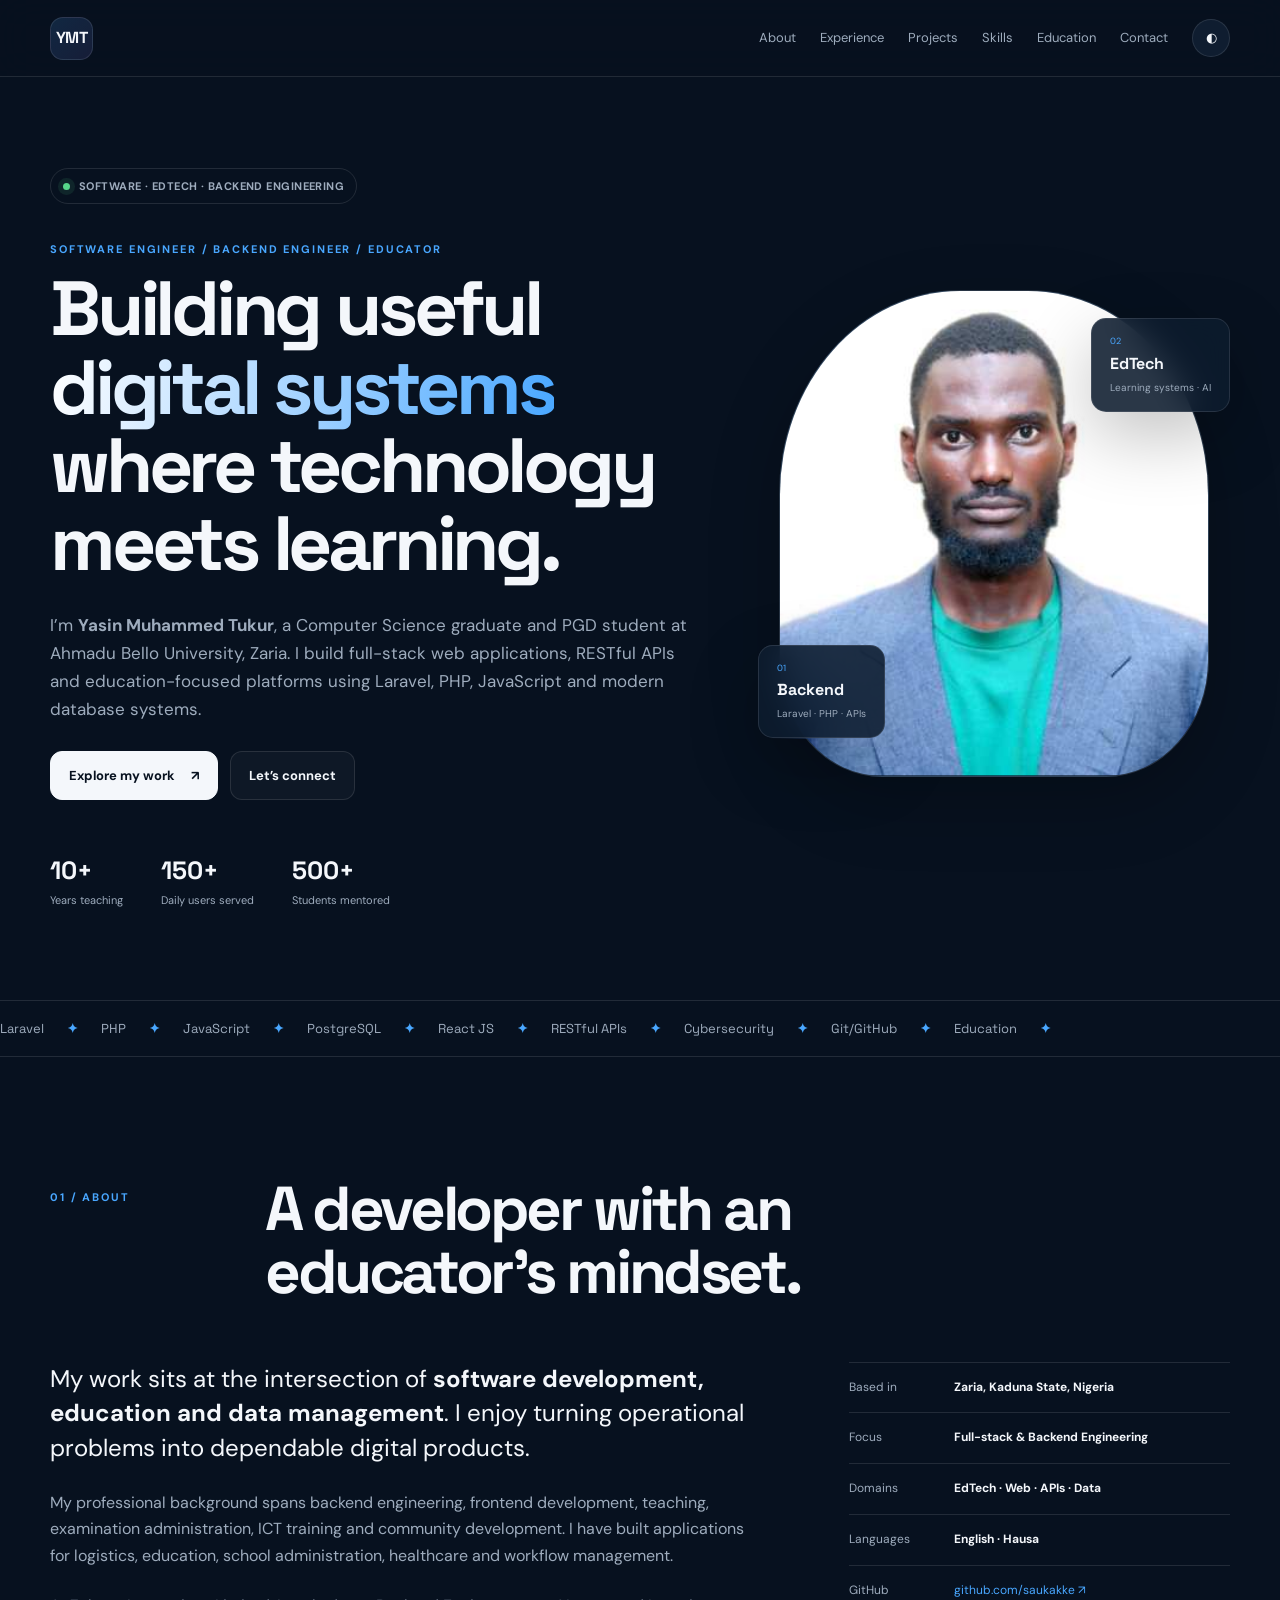
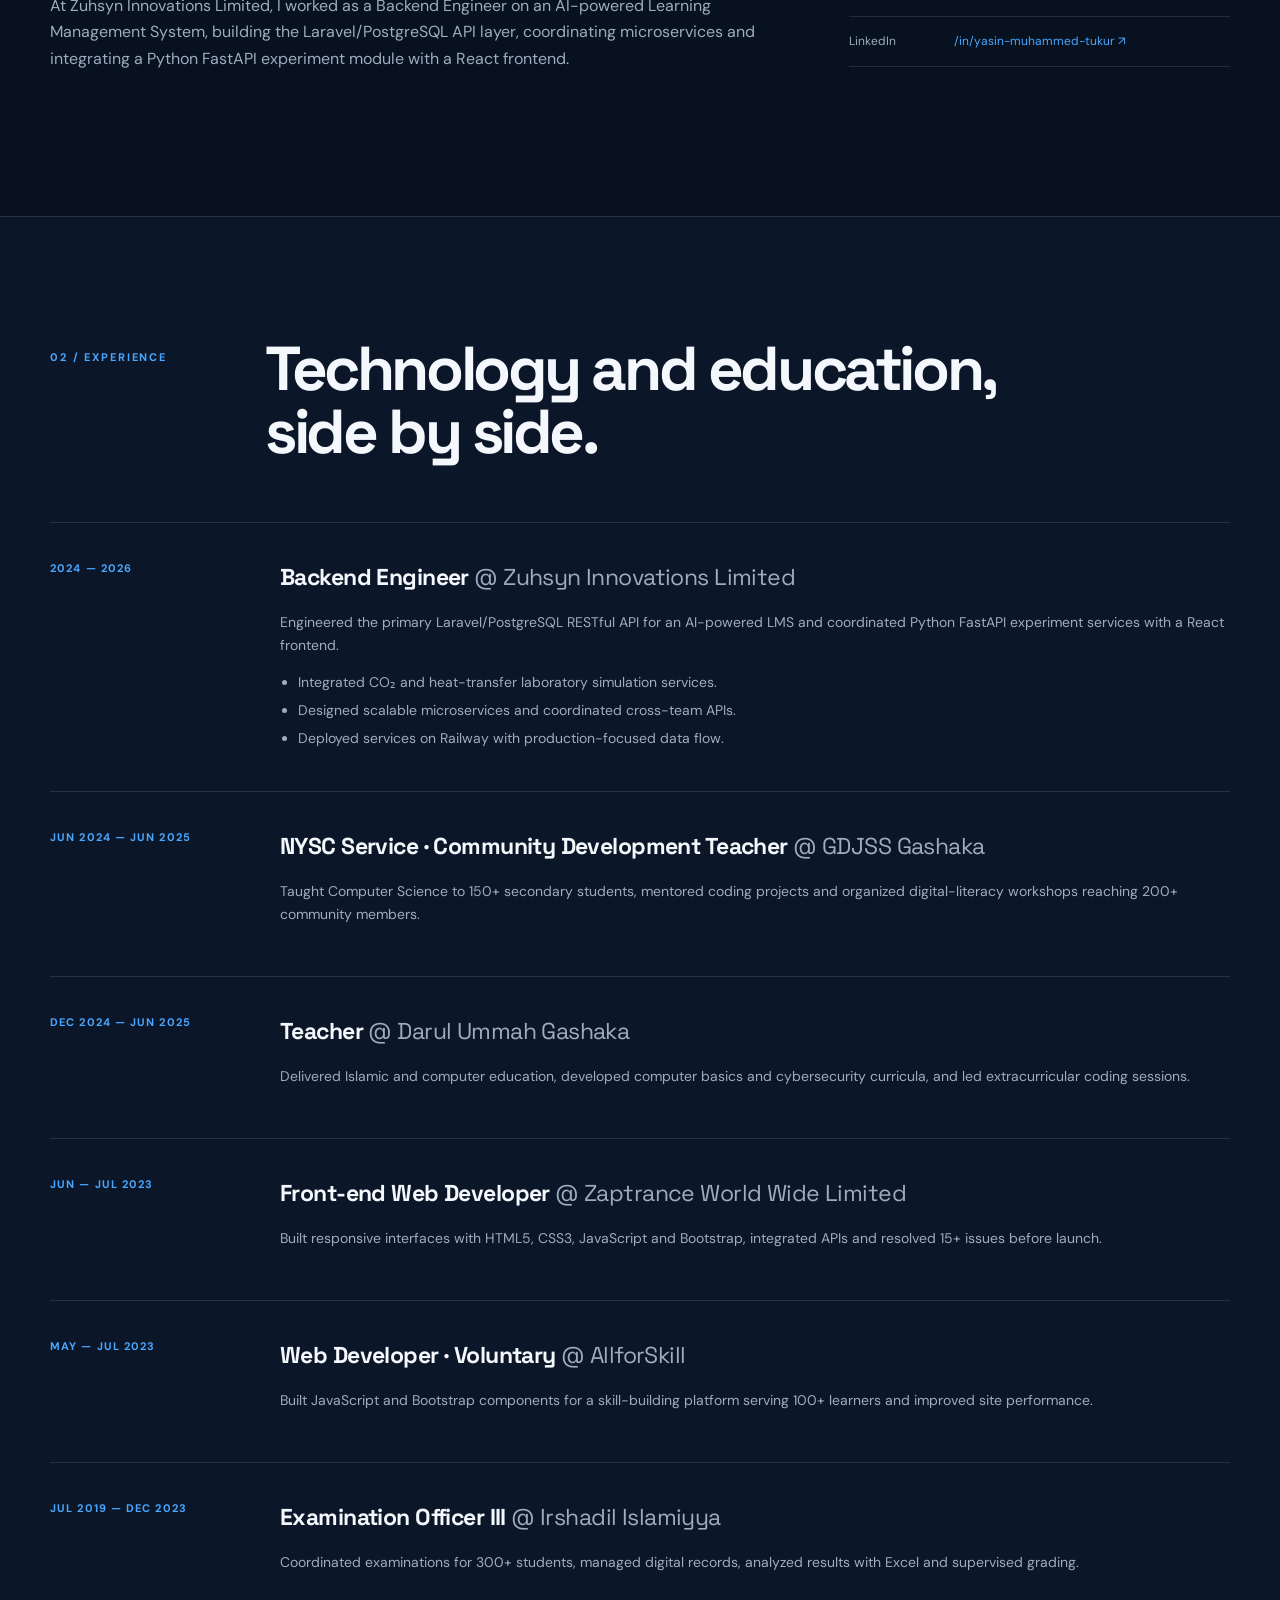
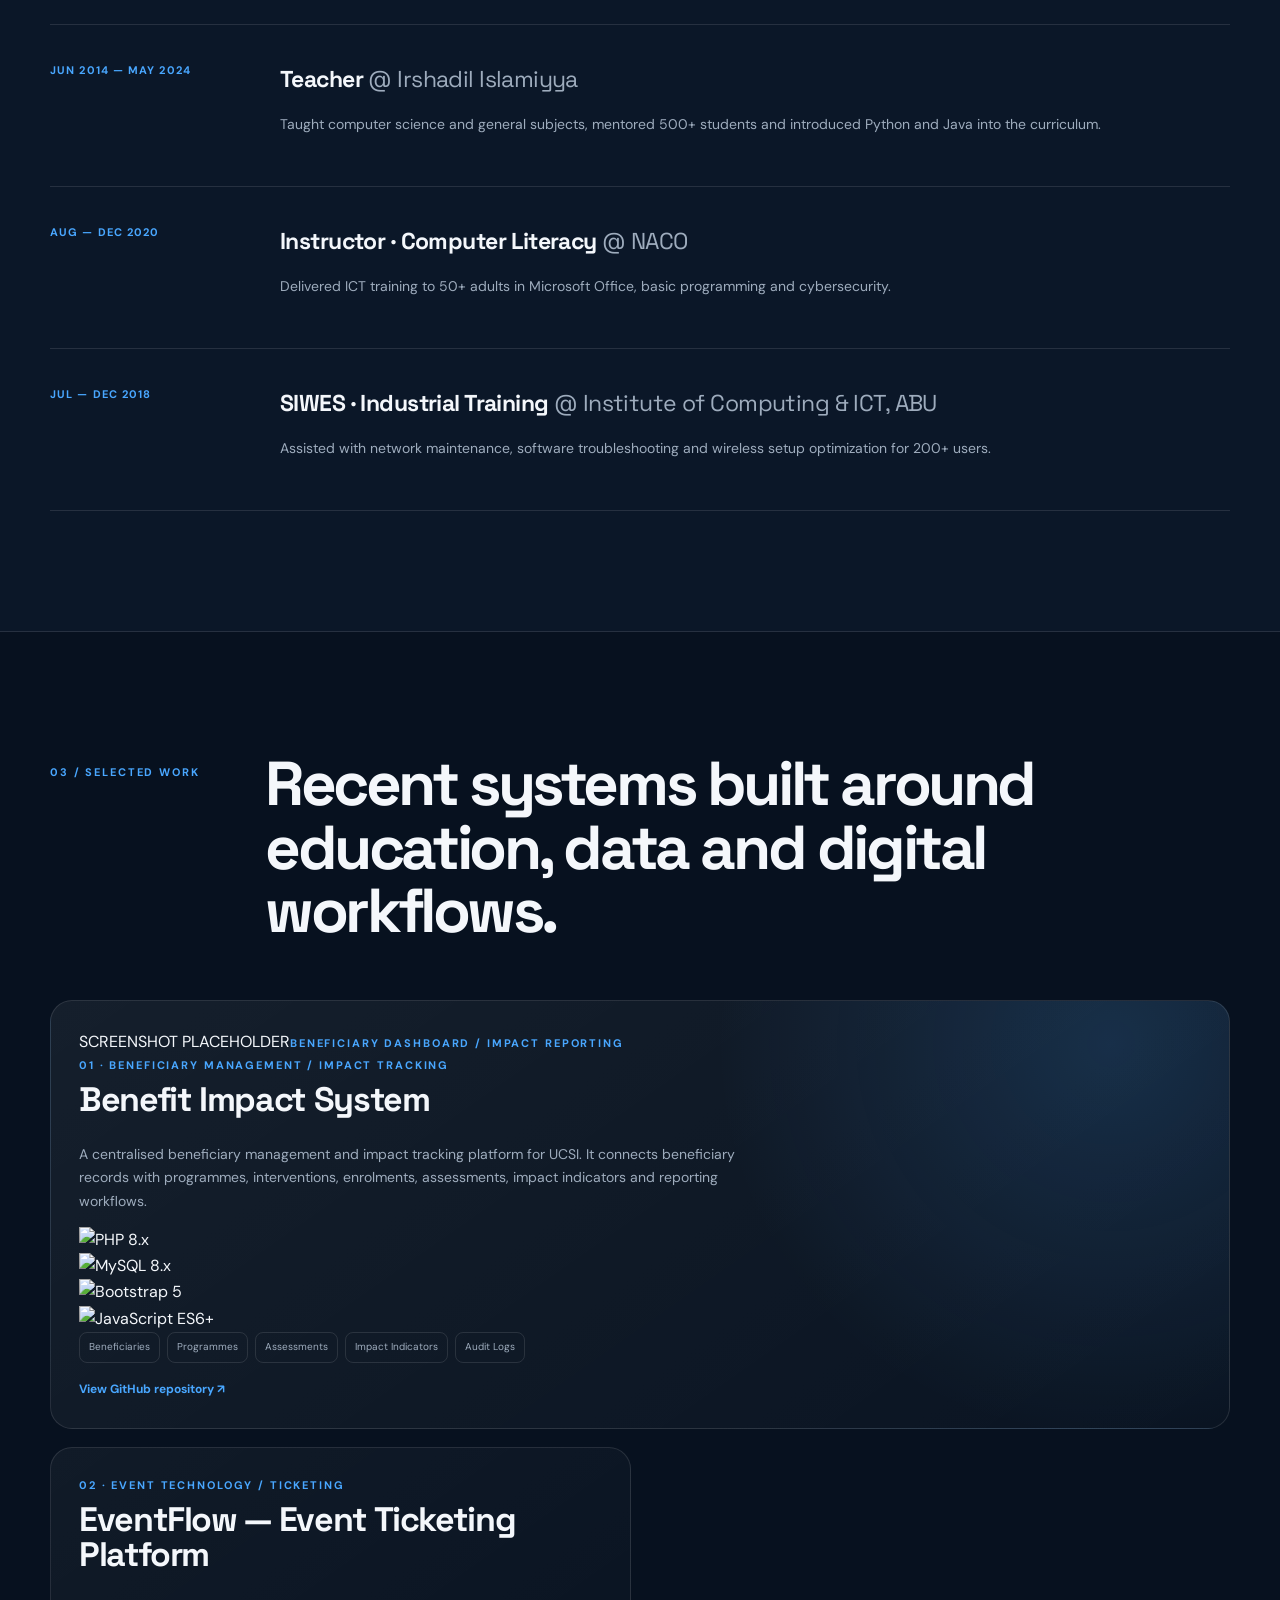
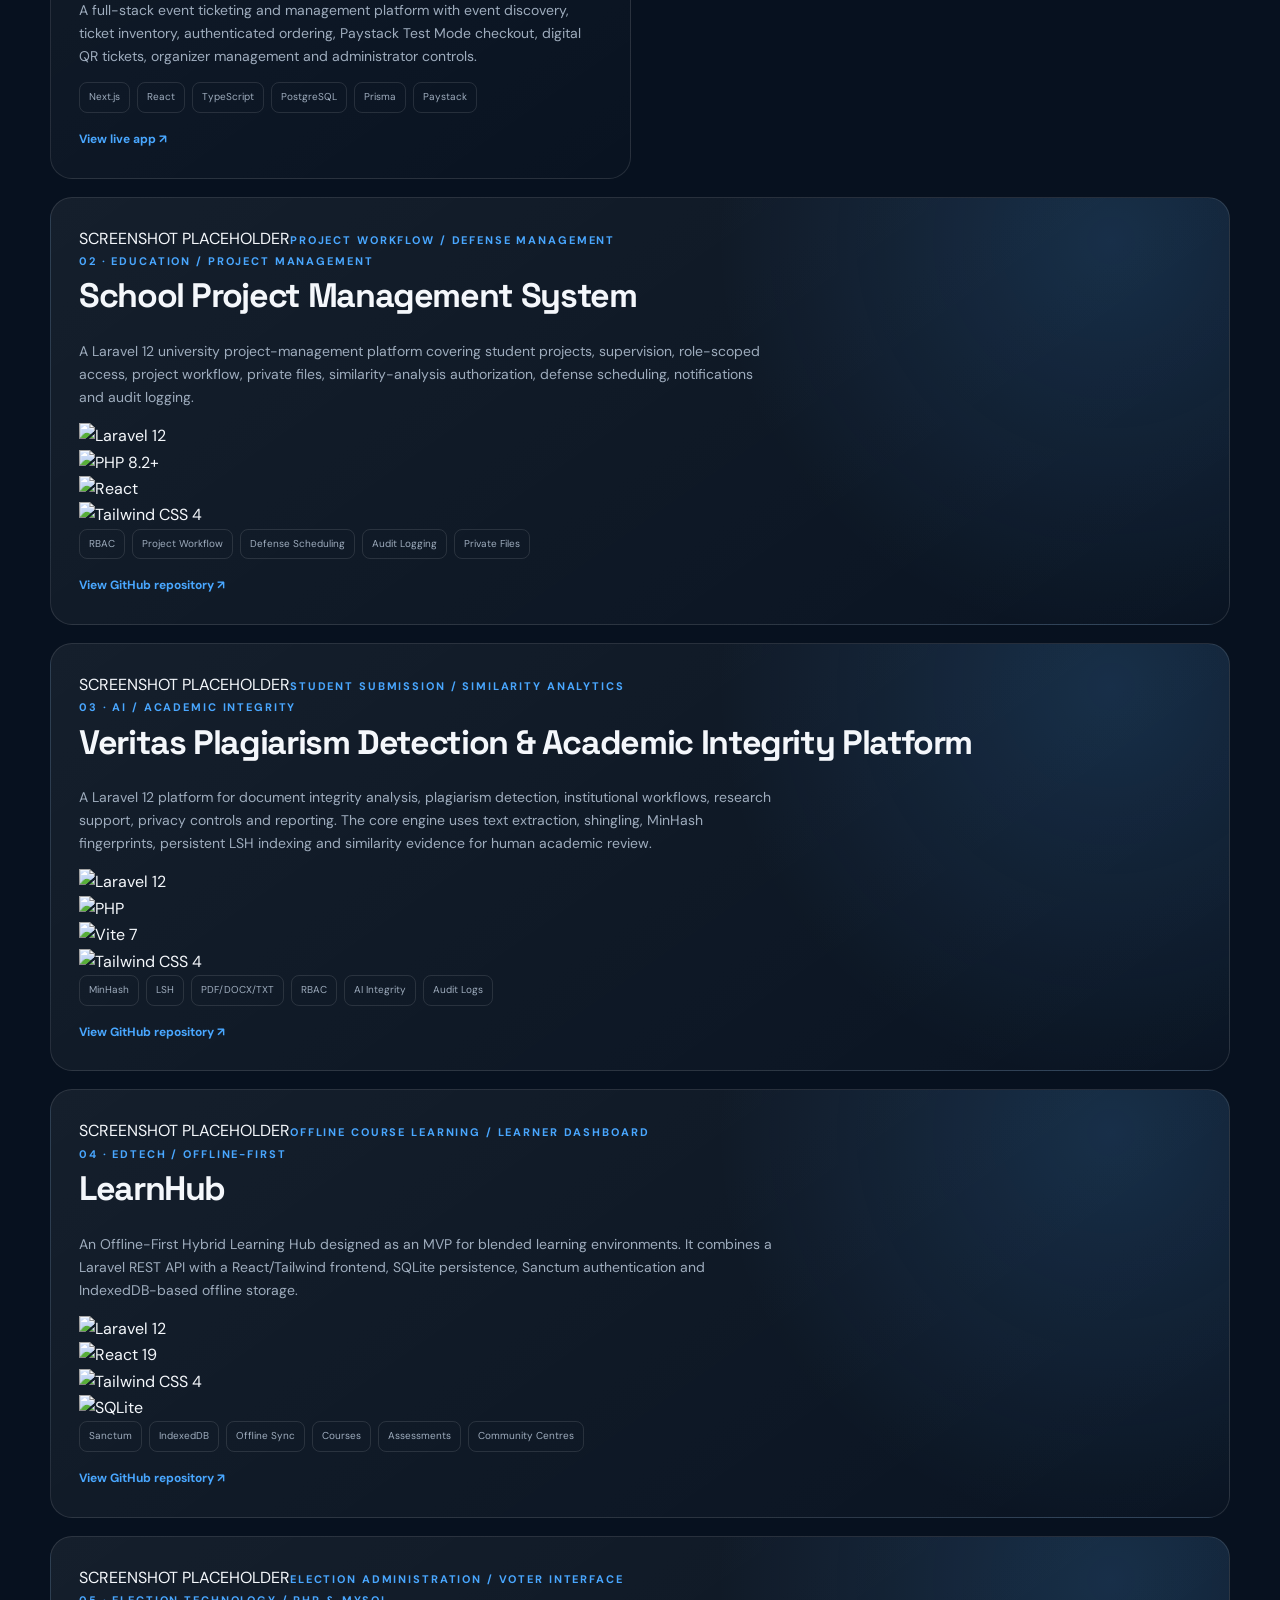
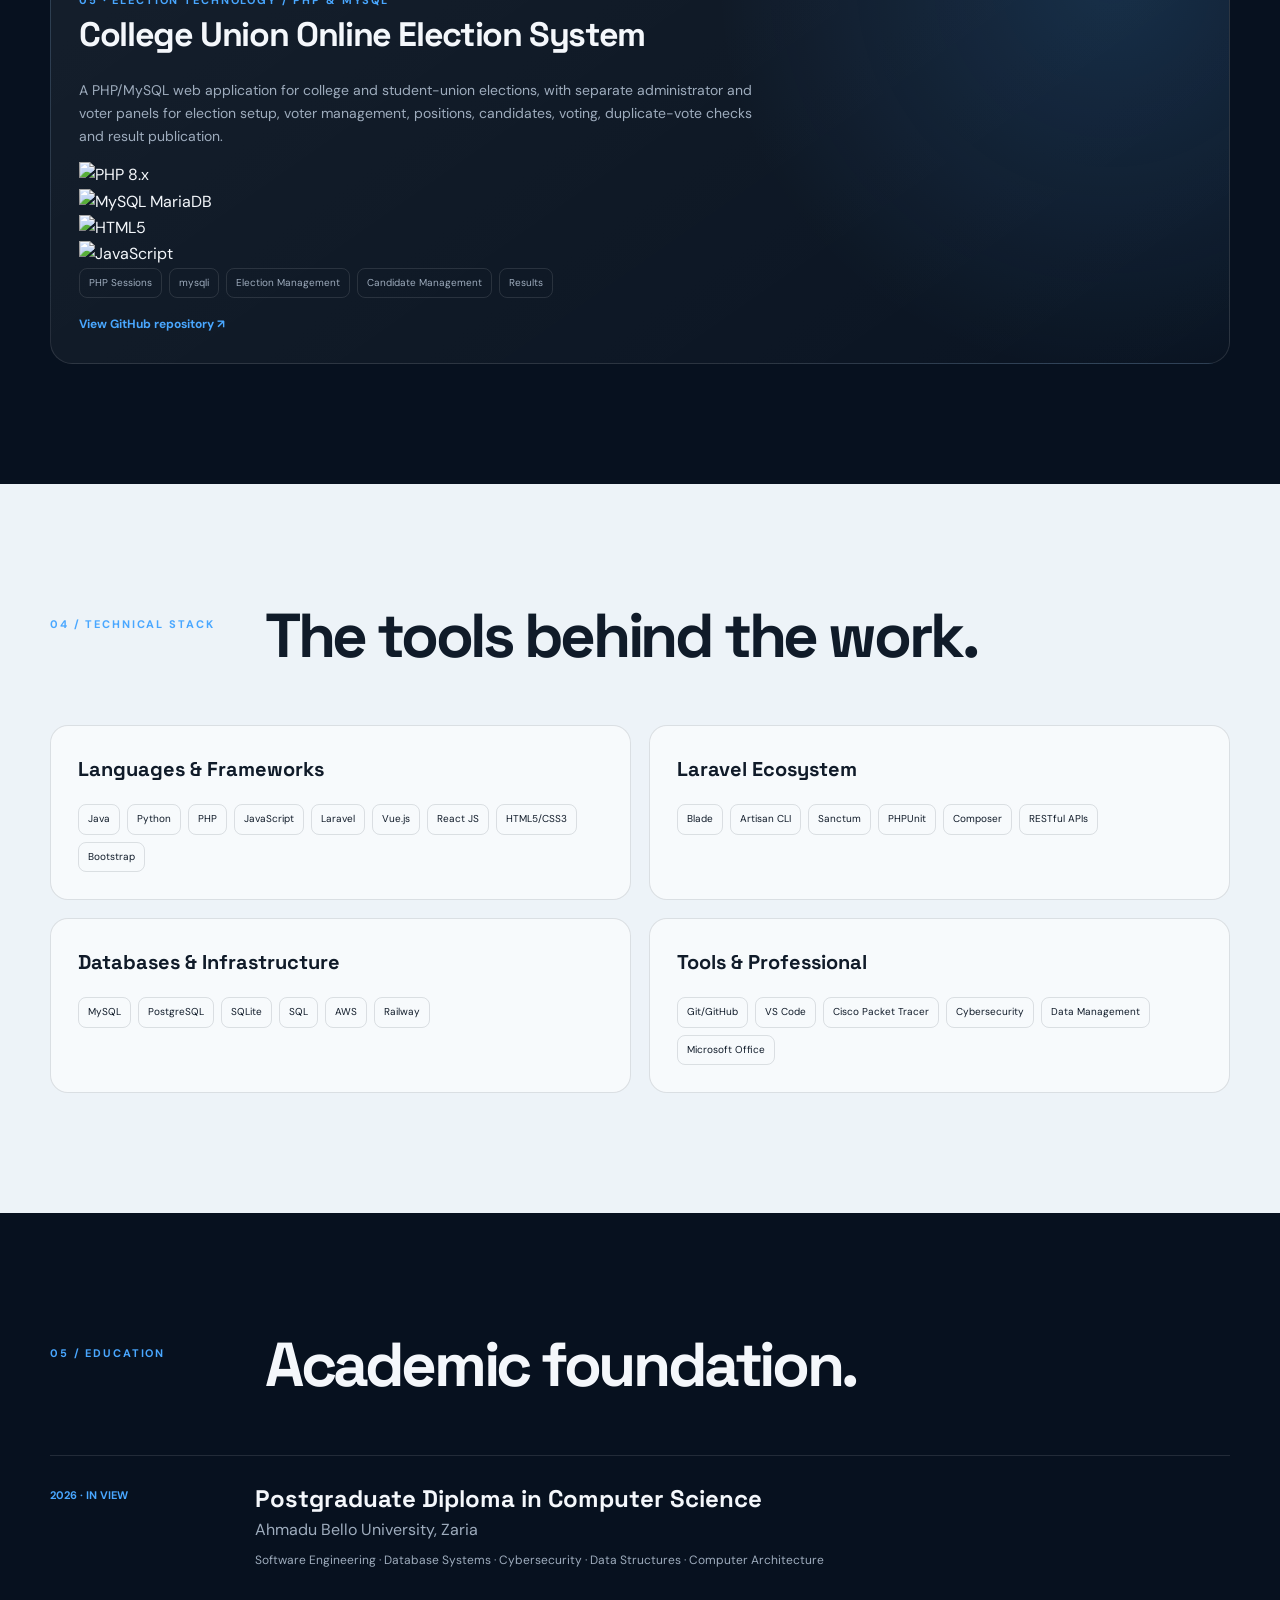
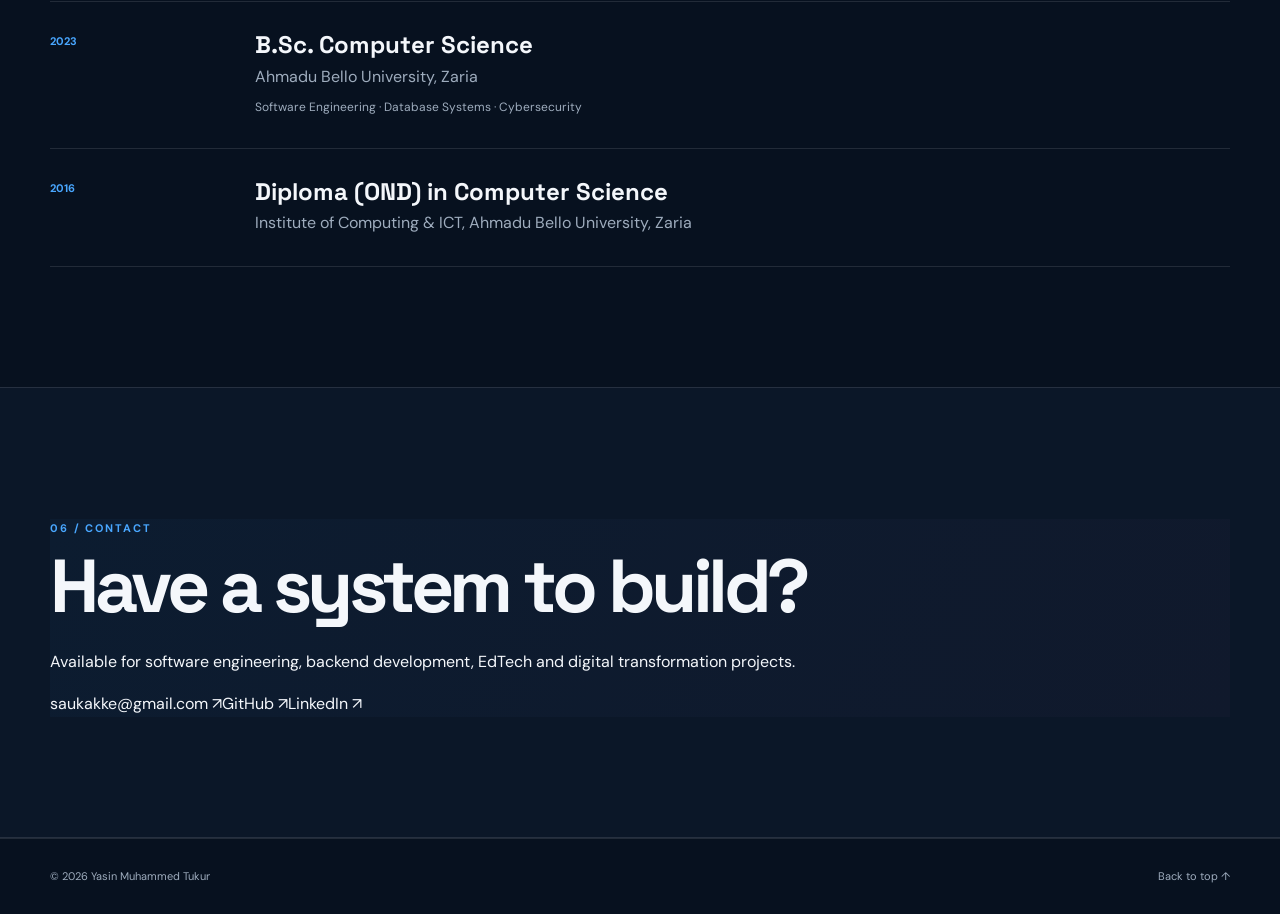
==== index.html @ 13cf65a9 "feat: refresh portfolio with five recent projects" ====
<!doctype html><html lang="en"><head><meta charset="utf-8"><meta name="viewport" content="width=device-width,initial-scale=1"><meta name="description" content="Yasin Muhammed Tukur — Software Engineer, Backend Engineer, Educator and EdTech builder based in Zaria, Nigeria."><meta name="author" content="Yasin Muhammed Tukur"><meta name="theme-color" content="#07111f"><meta property="og:title" content="Yasin Muhammed Tukur | Software Engineer & EdTech Builder"><meta property="og:description" content="Portfolio of Yasin Muhammed Tukur — Laravel, PHP, JavaScript, APIs, databases, EdTech and software engineering."><meta property="og:type" content="website"><meta property="og:url" content="https://saukakke.github.io/portfolio/"><title>Yasin Muhammed Tukur | Software Engineer & EdTech Builder</title><link rel="preconnect" href="https://fonts.googleapis.com"><link rel="preconnect" href="https://fonts.gstatic.com" crossorigin><link href="https://fonts.googleapis.com/css2?family=DM+Sans:wght@400;500;600;700&family=Space+Grotesk:wght@500;600;700&display=swap" rel="stylesheet"><link rel="stylesheet" href="styles.css"></head><body><header class="site-header" id="top"><nav class="nav container" aria-label="Primary navigation"><a class="brand" href="#top" aria-label="Yasin Muhammed Tukur home">YMT</a><button class="menu-toggle" id="menuToggle" type="button" aria-controls="navLinks" aria-expanded="false" aria-label="Open navigation"><span></span><span></span></button><div class="nav-links" id="navLinks"><a href="#about">About</a><a href="#experience">Experience</a><a href="#projects">Projects</a><a href="#skills">Skills</a><a href="#education">Education</a><a href="#contact">Contact</a><button class="theme-toggle" id="themeToggle" type="button" aria-label="Switch colour theme">◐</button></div></nav></header><main><section class="hero container"><div class="hero-copy reveal"><p class="eyebrow"><span></span> Software · EdTech · Backend Engineering</p><p class="kicker">SOFTWARE ENGINEER / BACKEND ENGINEER / EDUCATOR</p><h1>Building useful <em>digital systems</em> where technology meets learning.</h1><p class="hero-text">I’m <strong>Yasin Muhammed Tukur</strong>, a Computer Science graduate and PGD student at Ahmadu Bello University, Zaria. I build full-stack web applications, RESTful APIs and education-focused platforms using Laravel, PHP, JavaScript and modern database systems.</p><div class="actions"><a class="btn primary" href="#projects">Explore my work <span>↗</span></a><a class="btn secondary" href="#contact">Let’s connect</a></div><div class="stats"><div><strong>10+</strong><span>Years teaching</span></div><div><strong>150+</strong><span>Daily users served</span></div><div><strong>500+</strong><span>Students mentored</span></div></div></div><div class="hero-visual reveal"><div class="portrait-frame"><div class="glow"></div><img src="assets/profile.svg" alt="Portrait of Yasin Muhammed Tukur" fetchpriority="high"></div><div class="floating-card one"><small>01</small><strong>Backend</strong><span>Laravel · PHP · APIs</span></div><div class="floating-card two"><small>02</small><strong>EdTech</strong><span>Learning systems · AI</span></div></div></section><div class="marquee" aria-hidden="true"><div>Laravel <b>✦</b> PHP <b>✦</b> JavaScript <b>✦</b> PostgreSQL <b>✦</b> React JS <b>✦</b> RESTful APIs <b>✦</b> Cybersecurity <b>✦</b> Git/GitHub <b>✦</b> Education <b>✦</b></div></div><section class="section container" id="about"><div class="section-head reveal"><p class="label">01 / About</p><h2>A developer with an educator’s mindset.</h2></div><div class="about-grid"><div class="prose reveal"><p class="lead">My work sits at the intersection of <strong>software development, education and data management</strong>. I enjoy turning operational problems into dependable digital products.</p><p>My professional background spans backend engineering, frontend development, teaching, examination administration, ICT training and community development. I have built applications for logistics, education, school administration, healthcare and workflow management.</p><p>At Zuhsyn Innovations Limited, I worked as a Backend Engineer on an AI-powered Learning Management System, building the Laravel/PostgreSQL API layer, coordinating microservices and integrating a Python FastAPI experiment module with a React frontend.</p></div><div class="facts reveal"><div><span>Based in</span><strong>Zaria, Kaduna State, Nigeria</strong></div><div><span>Focus</span><strong>Full-stack & Backend Engineering</strong></div><div><span>Domains</span><strong>EdTech · Web · APIs · Data</strong></div><div><span>Languages</span><strong>English · Hausa</strong></div><div><span>GitHub</span><a href="https://github.com/saukakke" target="_blank" rel="noopener noreferrer">github.com/saukakke ↗</a></div><div><span>LinkedIn</span><a href="https://www.linkedin.com/in/yasin-muhammed-tukur" target="_blank" rel="noopener noreferrer">/in/yasin-muhammed-tukur ↗</a></div></div></div></section><section class="section dark" id="experience"><div class="container"><div class="section-head reveal"><p class="label">02 / Experience</p><h2>Technology and education, side by side.</h2></div><div class="timeline"><article class="timeline-item reveal"><time>2024 — 2026</time><div><h3>Backend Engineer <span>@ Zuhsyn Innovations Limited</span></h3><p>Engineered the primary Laravel/PostgreSQL RESTful API for an AI-powered LMS and coordinated Python FastAPI experiment services with a React frontend.</p><ul><li>Integrated CO₂ and heat-transfer laboratory simulation services.</li><li>Designed scalable microservices and coordinated cross-team APIs.</li><li>Deployed services on Railway with production-focused data flow.</li></ul></div></article><article class="timeline-item reveal"><time>Jun 2024 — Jun 2025</time><div><h3>NYSC Service · Community Development Teacher <span>@ GDJSS Gashaka</span></h3><p>Taught Computer Science to 150+ secondary students, mentored coding projects and organized digital-literacy workshops reaching 200+ community members.</p></div></article><article class="timeline-item reveal"><time>Dec 2024 — Jun 2025</time><div><h3>Teacher <span>@ Darul Ummah Gashaka</span></h3><p>Delivered Islamic and computer education, developed computer basics and cybersecurity curricula, and led extracurricular coding sessions.</p></div></article><article class="timeline-item reveal"><time>Jun — Jul 2023</time><div><h3>Front-end Web Developer <span>@ Zaptrance World Wide Limited</span></h3><p>Built responsive interfaces with HTML5, CSS3, JavaScript and Bootstrap, integrated APIs and resolved 15+ issues before launch.</p></div></article><article class="timeline-item reveal"><time>May — Jul 2023</time><div><h3>Web Developer · Voluntary <span>@ AllforSkill</span></h3><p>Built JavaScript and Bootstrap components for a skill-building platform serving 100+ learners and improved site performance.</p></div></article><article class="timeline-item reveal"><time>Jul 2019 — Dec 2023</time><div><h3>Examination Officer III <span>@ Irshadil Islamiyya</span></h3><p>Coordinated examinations for 300+ students, managed digital records, analyzed results with Excel and supervised grading.</p></div></article><article class="timeline-item reveal"><time>Jun 2014 — May 2024</time><div><h3>Teacher <span>@ Irshadil Islamiyya</span></h3><p>Taught computer science and general subjects, mentored 500+ students and introduced Python and Java into the curriculum.</p></div></article><article class="timeline-item reveal"><time>Aug — Dec 2020</time><div><h3>Instructor · Computer Literacy <span>@ NACO</span></h3><p>Delivered ICT training to 50+ adults in Microsoft Office, basic programming and cybersecurity.</p></div></article><article class="timeline-item reveal"><time>Jul — Dec 2018</time><div><h3>SIWES · Industrial Training <span>@ Institute of Computing & ICT, ABU</span></h3><p>Assisted with network maintenance, software troubleshooting and wireless setup optimization for 200+ users.</p></div></article></div></div></section><section class="section container" id="projects"><div class="section-head reveal"><p class="label">03 / Selected work</p><h2>Recent systems built around education, data and digital workflows.</h2></div><div class="projects">
<article class="project featured reveal">
<div class="project-media placeholder"><span>SCREENSHOT PLACEHOLDER</span><small>Beneficiary dashboard / impact reporting</small></div>
<small>01 · BENEFICIARY MANAGEMENT / IMPACT TRACKING</small><h3>Benefit Impact System</h3>
<p>A centralised beneficiary management and impact tracking platform for UCSI. It connects beneficiary records with programmes, interventions, enrolments, assessments, impact indicators and reporting workflows.</p>
<div class="project-badges"><img src="https://img.shields.io/badge/PHP-8.x-777BB4?logo=php&logoColor=white" alt="PHP 8.x"><img src="https://img.shields.io/badge/MySQL-8.x-4479A1?logo=mysql&logoColor=white" alt="MySQL 8.x"><img src="https://img.shields.io/badge/Bootstrap-5-7952B3?logo=bootstrap&logoColor=white" alt="Bootstrap 5"><img src="https://img.shields.io/badge/JavaScript-ES6%2B-F7DF1E?logo=javascript&logoColor=black" alt="JavaScript ES6+"></div>
<div class="tags"><span>Beneficiaries</span><span>Programmes</span><span>Assessments</span><span>Impact Indicators</span><span>Audit Logs</span></div>
<a href="https://github.com/saukakke/benefit_impact_system" target="_blank" rel="noopener noreferrer">View GitHub repository ↗</a>
</article>
<article class="project featured reveal">
<div class="project-media placeholder"><span>SCREENSHOT PLACEHOLDER</span><small>Project workflow / defense management</small></div>
<small>02 · EDUCATION / PROJECT MANAGEMENT</small><h3>School Project Management System</h3>
<p>A Laravel 12 university project-management platform covering student projects, supervision, role-scoped access, project workflow, private files, similarity-analysis authorization, defense scheduling, notifications and audit logging.</p>
<div class="project-badges"><img src="https://img.shields.io/badge/Laravel-12-FF2D20?logo=laravel&logoColor=white" alt="Laravel 12"><img src="https://img.shields.io/badge/PHP-8.2%2B-777BB4?logo=php&logoColor=white" alt="PHP 8.2+"><img src="https://img.shields.io/badge/React-Frontend-61DAFB?logo=react&logoColor=black" alt="React"><img src="https://img.shields.io/badge/Tailwind_CSS-4-06B6D4?logo=tailwindcss&logoColor=white" alt="Tailwind CSS 4"></div>
<div class="tags"><span>RBAC</span><span>Project Workflow</span><span>Defense Scheduling</span><span>Audit Logging</span><span>Private Files</span></div>
<a href="https://github.com/saukakke/school-project-management-system" target="_blank" rel="noopener noreferrer">View GitHub repository ↗</a>
</article>
<article class="project featured reveal">
<div class="project-media placeholder"><span>SCREENSHOT PLACEHOLDER</span><small>Student submission / similarity analytics</small></div>
<small>03 · AI / ACADEMIC INTEGRITY</small><h3>Veritas Plagiarism Detection & Academic Integrity Platform</h3>
<p>A Laravel 12 platform for document integrity analysis, plagiarism detection, institutional workflows, research support, privacy controls and reporting. The core engine uses text extraction, shingling, MinHash fingerprints, persistent LSH indexing and similarity evidence for human academic review.</p>
<div class="project-badges"><img src="https://img.shields.io/badge/Laravel-12-FF2D20?logo=laravel&logoColor=white" alt="Laravel 12"><img src="https://img.shields.io/badge/PHP-8.2%2B-777BB4?logo=php&logoColor=white" alt="PHP"><img src="https://img.shields.io/badge/Vite-7-646CFF?logo=vite&logoColor=white" alt="Vite 7"><img src="https://img.shields.io/badge/Tailwind_CSS-4-06B6D4?logo=tailwindcss&logoColor=white" alt="Tailwind CSS 4"></div>
<div class="tags"><span>MinHash</span><span>LSH</span><span>PDF/DOCX/TXT</span><span>RBAC</span><span>AI Integrity</span><span>Audit Logs</span></div>
<a href="https://github.com/saukakke/plagiarism_detection_system" target="_blank" rel="noopener noreferrer">View GitHub repository ↗</a>
</article>
<article class="project featured reveal">
<div class="project-media placeholder"><span>SCREENSHOT PLACEHOLDER</span><small>Offline course learning / learner dashboard</small></div>
<small>04 · EDTECH / OFFLINE-FIRST</small><h3>LearnHub</h3>
<p>An Offline-First Hybrid Learning Hub designed as an MVP for blended learning environments. It combines a Laravel REST API with a React/Tailwind frontend, SQLite persistence, Sanctum authentication and IndexedDB-based offline storage.</p>
<div class="project-badges"><img src="https://img.shields.io/badge/Laravel-12-FF2D20?logo=laravel&logoColor=white" alt="Laravel 12"><img src="https://img.shields.io/badge/React-19-61DAFB?logo=react&logoColor=black" alt="React 19"><img src="https://img.shields.io/badge/Tailwind_CSS-4-06B6D4?logo=tailwindcss&logoColor=white" alt="Tailwind CSS 4"><img src="https://img.shields.io/badge/SQLite-Database-003B57?logo=sqlite&logoColor=white" alt="SQLite"></div>
<div class="tags"><span>Sanctum</span><span>IndexedDB</span><span>Offline Sync</span><span>Courses</span><span>Assessments</span><span>Community Centres</span></div>
<a href="https://github.com/saukakke/learnhub" target="_blank" rel="noopener noreferrer">View GitHub repository ↗</a>
</article>
<article class="project featured reveal">
<div class="project-media placeholder"><span>SCREENSHOT PLACEHOLDER</span><small>Election administration / voter interface</small></div>
<small>05 · ELECTION TECHNOLOGY / PHP & MYSQL</small><h3>College Union Online Election System</h3>
<p>A PHP/MySQL web application for college and student-union elections, with separate administrator and voter panels for election setup, voter management, positions, candidates, voting, duplicate-vote checks and result publication.</p>
<div class="project-badges"><img src="https://img.shields.io/badge/PHP-8.x-777BB4?logo=php&logoColor=white" alt="PHP 8.x"><img src="https://img.shields.io/badge/MySQL%2FMariaDB-Database-4479A1?logo=mysql&logoColor=white" alt="MySQL MariaDB"><img src="https://img.shields.io/badge/HTML5-E34F26?logo=html5&logoColor=white" alt="HTML5"><img src="https://img.shields.io/badge/JavaScript-F7DF1E?logo=javascript&logoColor=black" alt="JavaScript"></div>
<div class="tags"><span>PHP Sessions</span><span>mysqli</span><span>Election Management</span><span>Candidate Management</span><span>Results</span></div>
<a href="https://github.com/saukakke/voting_software" target="_blank" rel="noopener noreferrer">View GitHub repository ↗</a>
</article>
</div></section><section class="section soft" id="skills"><div class="container"><div class="section-head reveal"><p class="label">04 / Technical stack</p><h2>The tools behind the work.</h2></div><div class="skill-grid"><div class="skill-card reveal"><h3>Languages & Frameworks</h3><div class="tags"><span>Java</span><span>Python</span><span>PHP</span><span>JavaScript</span><span>Laravel</span><span>Vue.js</span><span>React JS</span><span>HTML5/CSS3</span><span>Bootstrap</span></div></div><div class="skill-card reveal"><h3>Laravel Ecosystem</h3><div class="tags"><span>Blade</span><span>Artisan CLI</span><span>Sanctum</span><span>PHPUnit</span><span>Composer</span><span>RESTful APIs</span></div></div><div class="skill-card reveal"><h3>Databases & Infrastructure</h3><div class="tags"><span>MySQL</span><span>PostgreSQL</span><span>SQLite</span><span>SQL</span><span>AWS</span><span>Railway</span></div></div><div class="skill-card reveal"><h3>Tools & Professional</h3><div class="tags"><span>Git/GitHub</span><span>VS Code</span><span>Cisco Packet Tracer</span><span>Cybersecurity</span><span>Data Management</span><span>Microsoft Office</span></div></div></div></div></section><section class="section container" id="education"><div class="section-head reveal"><p class="label">05 / Education</p><h2>Academic foundation.</h2></div><div class="education"><article class="edu reveal"><time>2026 · IN VIEW</time><div><h3>Postgraduate Diploma in Computer Science</h3><p>Ahmadu Bello University, Zaria</p><small>Software Engineering · Database Systems · Cybersecurity · Data Structures · Computer Architecture</small></div></article><article class="edu reveal"><time>2023</time><div><h3>B.Sc. Computer Science</h3><p>Ahmadu Bello University, Zaria</p><small>Software Engineering · Database Systems · Cybersecurity</small></div></article><article class="edu reveal"><time>2016</time><div><h3>Diploma (OND) in Computer Science</h3><p>Institute of Computing & ICT, Ahmadu Bello University, Zaria</p></div></article></div></section><section class="section dark" id="contact"><div class="container contact"><div><p class="label">06 / Contact</p><h2>Have a system to build?</h2><p>Available for software engineering, backend development, EdTech and digital transformation projects.</p></div><div class="contact-links"><a href="mailto:saukakke@gmail.com">saukakke@gmail.com ↗</a><a href="https://github.com/saukakke" target="_blank" rel="noopener noreferrer">GitHub ↗</a><a href="https://www.linkedin.com/in/yasin-muhammed-tukur" target="_blank" rel="noopener noreferrer">LinkedIn ↗</a></div></div></section></main><footer class="footer"><div class="container"><span>© 2026 Yasin Muhammed Tukur</span><a href="#top">Back to top ↑</a></div></footer><script src="script.js"></script></body></html>
---- styles.css ----
:root{--bg:#07111f;--bg2:#0b1728;--surface:#0f1d30;--text:#f4f7fb;--muted:#9eacbd;--line:rgba(255,255,255,.11);--accent:#49a7ff;--accent2:#8d7cff;--soft:#edf3f8;--ink:#101b29;--shadow:0 24px 70px rgba(0,0,0,.24);--radius:22px;--container:1180px}*{box-sizing:border-box}html{scroll-behavior:smooth;scroll-padding-top:86px}body{margin:0;background:var(--bg);color:var(--text);font-family:"DM Sans",Arial,sans-serif;line-height:1.65;overflow-x:hidden}body.light{--bg:#f5f8fb;--bg2:#fff;--surface:#fff;--text:#0b1523;--muted:#5e6b7b;--line:rgba(9,24,40,.12);--soft:#e9f0f6;--ink:#101b29;--shadow:0 24px 70px rgba(22,47,71,.12)}a{color:inherit;text-decoration:none}button{font:inherit}img{max-width:100%;display:block}.container{width:min(calc(100% - 48px),var(--container));margin-inline:auto}.site-header{position:sticky;top:0;z-index:50;background:rgba(7,17,31,.86);backdrop-filter:blur(18px);border-bottom:1px solid var(--line)}.light .site-header{background:rgba(245,248,251,.9)}.nav{height:76px;display:flex;align-items:center;justify-content:space-between}.brand{display:grid;place-items:center;width:43px;height:43px;border:1px solid var(--line);border-radius:13px;background:linear-gradient(135deg,rgba(73,167,255,.16),rgba(141,124,255,.12));font-family:"Space Grotesk";font-weight:700;letter-spacing:-.05em}.nav-links{display:flex;align-items:center;gap:24px;color:var(--muted);font-size:13px}.nav-links a:hover{color:var(--text)}.theme-toggle,.menu-toggle{border:1px solid var(--line);background:var(--surface);color:var(--text);cursor:pointer}.theme-toggle{width:38px;height:38px;border-radius:50%}.menu-toggle{display:none;width:42px;height:42px;border-radius:11px;padding:0}.menu-toggle span{display:block;width:17px;height:1px;background:currentColor;margin:4px auto}.hero{min-height:calc(100vh - 76px);display:grid;grid-template-columns:1.15fr .85fr;align-items:center;gap:70px;padding-block:80px 90px}.eyebrow,.kicker,.label,.project small{font-size:11px;letter-spacing:.17em;text-transform:uppercase;font-weight:700}.eyebrow{display:inline-flex;align-items:center;gap:9px;padding:8px 12px;border:1px solid var(--line);border-radius:999px;color:var(--muted);letter-spacing:.04em;margin-bottom:25px}.eyebrow span{width:7px;height:7px;border-radius:50%;background:#57d68a;box-shadow:0 0 0 5px rgba(87,214,138,.1)}.kicker,.label,.project small{color:var(--accent)}.hero h1,.section-head h2,.contact h2,.project h3,.edu h3,.timeline h3,.skill-card h3,.achievement h3{font-family:"Space Grotesk",Arial,sans-serif}.hero h1{font-size:clamp(45px,6vw,82px);line-height:1.02;letter-spacing:-.055em;margin:8px 0 0;max-width:820px}.hero h1 em{font-style:normal;background:linear-gradient(100deg,#fff,var(--accent));-webkit-background-clip:text;background-clip:text;color:transparent}.light .hero h1 em{background:linear-gradient(100deg,#0b1523,#1976d2);-webkit-background-clip:text;background-clip:text;color:transparent}.hero-text{max-width:710px;color:var(--muted);font-size:17px;margin:28px 0}.actions{display:flex;gap:12px;flex-wrap:wrap}.btn{display:inline-flex;align-items:center;justify-content:center;gap:16px;padding:13px 18px;border-radius:12px;border:1px solid var(--line);font-size:13px;font-weight:700;transition:transform .2s,box-shadow .2s,background .2s}.btn:hover{transform:translateY(-2px)}.primary{background:var(--text);color:var(--bg);border-color:var(--text)}.secondary{background:rgba(255,255,255,.03)}.secondary:hover{background:var(--surface)}.stats{display:flex;gap:38px;margin-top:50px;flex-wrap:wrap}.stats div{display:grid}.stats strong{font-family:"Space Grotesk";font-size:25px}.stats span{font-size:11px;color:var(--muted);max-width:110px}.hero-visual{position:relative;min-height:610px;display:grid;place-items:center}.portrait-frame{position:relative;width:min(100%,430px);aspect-ratio:360/408;border-radius:42% 42% 24% 24%;overflow:hidden;background:linear-gradient(145deg,#18314c,#0b1625);border:1px solid var(--line);box-shadow:var(--shadow)}.portrait-frame img{position:absolute;inset:0;width:100%;height:100%;object-fit:cover;object-position:center}.glow{position:absolute;width:300px;height:300px;border-radius:50%;background:var(--accent);filter:blur(110px);opacity:.16;z-index:0}.floating-card{position:absolute;display:grid;gap:2px;padding:15px 18px;border:1px solid var(--line);border-radius:15px;background:rgba(13,28,46,.88);backdrop-filter:blur(16px);box-shadow:var(--shadow);z-index:2}.light .floating-card{background:rgba(255,255,255,.9)}.floating-card small{color:var(--accent);font-size:9px}.floating-card strong{font-family:"Space Grotesk"}.floating-card span{color:var(--muted);font-size:10px}.floating-card.one{left:0;bottom:100px}.floating-card.two{right:0;top:90px}.marquee{overflow:hidden;border-block:1px solid var(--line);padding:17px 0;color:var(--muted);font-family:"Space Grotesk";font-size:13px;white-space:nowrap}.marquee div{width:max-content;animation:marquee 35s linear infinite}.marquee b{color:var(--accent);padding:0 20px}@keyframes marquee{to{transform:translateX(-50%)}}.section{padding-block:120px}.dark{background:var(--bg2);border-block:1px solid var(--line)}.soft{background:var(--soft);color:var(--ink)}.section-head{display:grid;grid-template-columns:180px 1fr;gap:35px;margin-bottom:58px}.section-head h2{font-size:clamp(36px,5vw,62px);line-height:1.02;letter-spacing:-.055em;max-width:780px;margin:0}.about-grid{display:grid;grid-template-columns:1.3fr .7fr;gap:90px}.prose{max-width:740px;color:var(--muted);font-size:16px}.prose p{margin:0 0 24px}.prose .lead{font-size:24px;line-height:1.45;color:var(--text)}.light .prose .lead{color:var(--ink)}.facts{border-top:1px solid var(--line)}.facts div{display:grid;grid-template-columns:90px 1fr;gap:15px;padding:15px 0;border-bottom:1px solid var(--line);font-size:12px}.facts span{color:var(--muted)}.facts a{color:var(--accent)}.timeline{border-top:1px solid var(--line)}.timeline-item{display:grid;grid-template-columns:190px 1fr;gap:40px;padding:36px 0;border-bottom:1px solid var(--line)}.timeline time{font-size:11px;color:var(--accent);font-weight:700;letter-spacing:.1em;text-transform:uppercase}.timeline h3{font-size:23px;letter-spacing:-.025em;margin:0 0 9px}.timeline h3 span{color:var(--muted);font-weight:400}.timeline p,.timeline ul{color:var(--muted);font-size:14px}.timeline ul{padding-left:18px;margin-bottom:0}.timeline li{margin:5px 0}.projects{display:grid;grid-template-columns:repeat(2,minmax(0,1fr));gap:18px}.project{min-height:330px;padding:28px;border:1px solid var(--line);border-radius:var(--radius);background:linear-gradient(145deg,rgba(255,255,255,.045),rgba(255,255,255,.012));display:flex;flex-direction:column;overflow:hidden;transition:transform .25s,border-color .25s}.project:hover{transform:translateY(-5px);border-color:rgba(73,167,255,.45)}.project.featured{grid-column:1/-1;min-height:390px;background:radial-gradient(circle at 90% 10%,rgba(73,167,255,.16),transparent 35%),linear-gradient(145deg,rgba(255,255,255,.06),rgba(255,255,255,.015))}.project h3{font-size:34px;letter-spacing:-.04em;line-height:1.05;margin:8px 0 12px}.project p{color:var(--muted);font-size:14px;max-width:700px}.project a{margin-top:auto;padding-top:17px;color:var(--accent);font-size:12px;font-weight:700}.tags{display:flex;gap:7px;flex-wrap:wrap}.tags span{padding:6px 9px;border:1px solid var(--line);border-radius:8px;font-size:10px;color:var(--muted)}.soft .tags span{color:var(--ink);border-color:rgba(9,24,40,.12)}.skill-grid{display:grid;grid-template-columns:repeat(2,minmax(0,1fr));gap:18px}.skill-card{padding:27px;border:1px solid rgba(9,24,40,.12);border-radius:18px;background:rgba(255,255,255,.58)}.skill-card h3{margin:0 0 18px;font-size:20px}.education{border-top:1px solid var(--line)}.edu{display:grid;grid-template-columns:170px 1fr;gap:35px;padding:30px 0;border-bottom:1px solid var(--line)}.edu time{font-size:11px;color:var(--accent);font-weight:700}.edu h3{font-size:24px;line-height:1.1;margin:0 0 5px}.edu p,.edu small{color:var(--muted)}.edu p{margin:0}.edu small{display:block;margin-top:8px;font-size:12px}.sub-head{margin:90px 0 28px}.sub-head h3{font-family:"Space Grotesk";font-size:28px;margin:5px 0 0}.certs{display:grid;grid-template-columns:repeat(2,minmax(0,1fr));gap:1px;background:var(--line);border:1px solid var(--line)}.certs>div{padding:28px;background:var(--bg2)}.certs strong{font-family:"Space Grotesk"}.certs p{color:var(--muted);font-size:13px;margin:10px 0 0}.achievements{display:grid;grid-template-columns:repeat(4,minmax(0,1fr));gap:14px}.achievement{padding:24px;border:1px solid var(--line);border-radius:18px}.achievement span{color:var(--accent);font-size:11px;font-weight:700}.achievement h3{font-size:20px;line-height:1.15}.achievement p{font-size:12px;color:var(--muted)}.quote-section{padding-block:80px;text-align:center}.quote-mark{font:80px/1 Georgia,serif;color:var(--accent);margin:0}.quote-section blockquote{max-width:850px;margin:0 auto;font:500 clamp(27px,4vw,48px)/1.15 "Space Grotesk";letter-spacing:-.04em}.contact{background:linear-gradient(120deg,#0c1c30,#10192c)}.contact-grid{display:grid;grid-template-columns:1fr .8fr;gap:90px}.contact h2{font-size:clamp(44px,6vw,75px);line-height:1;letter-spacing:-.06em;margin:8px 0 25px}.contact-intro{max-width:560px;color:var(--muted);margin-bottom:30px}.contact-details{border-top:1px solid var(--line)}.contact-details>a,.contact-details>div{display:grid;grid-template-columns:90px 1fr;gap:15px;padding:18px 0;border-bottom:1px solid var(--line);font-size:12px}.contact-details span{color:var(--muted)}.contact-details a:hover strong{color:var(--accent)}.footer{padding:28px 0;border-top:1px solid var(--line);color:var(--muted);font-size:11px}.footer .container{display:flex;justify-content:space-between;gap:20px}.footer strong{color:var(--text);font-family:"Space Grotesk"}.back-top{position:fixed;right:22px;bottom:22px;width:42px;height:42px;border-radius:50%;border:1px solid var(--line);background:var(--surface);color:var(--text);cursor:pointer;opacity:0;pointer-events:none;transform:translateY(15px);transition:.25s;z-index:60}.back-top.show{opacity:1;pointer-events:auto;transform:none}.reveal{opacity:1;transform:none}.js .reveal{opacity:0;transform:translateY(22px);transition:opacity .7s ease,transform .7s ease}.js .reveal.visible{opacity:1;transform:none}@media(max-width:950px){.hero{grid-template-columns:1fr;gap:40px}.hero-visual{min-height:500px}.about-grid,.contact-grid{grid-template-columns:1fr;gap:45px}.section-head{grid-template-columns:1fr;gap:12px}.achievements{grid-template-columns:repeat(2,1fr)}}@media(max-width:700px){.container{width:min(calc(100% - 30px),var(--container))}.nav{height:68px}.menu-toggle{display:block}.nav-links{position:absolute;left:15px;right:15px;top:68px;display:none;flex-direction:column;align-items:stretch;gap:3px;padding:14px;background:var(--surface);border:1px solid var(--line);border-radius:16px;box-shadow:var(--shadow)}.nav-links.open{display:flex}.nav-links a{padding:10px}.theme-toggle{margin:5px 0 0;align-self:flex-start}.hero{min-height:auto;padding-block:60px 70px}.hero h1{font-size:46px}.hero-text{font-size:15px}.stats{gap:18px;margin-top:38px}.hero-visual{min-height:420px}.portrait-frame{width:min(100%,350px)}.floating-card{display:none}.section{padding-block:82px}.section-head{margin-bottom:40px}.section-head h2{font-size:38px}.timeline-item{grid-template-columns:1fr;gap:10px;padding:30px 0}.projects,.skill-grid,.certs{grid-template-columns:1fr}.project.featured{grid-column:1}.project h3{font-size:29px}.edu{grid-template-columns:1fr;gap:8px}.achievements{grid-template-columns:1fr}.footer .container{display:grid}.contact-grid{gap:40px}.contact h2{font-size:48px}.contact-details>a,.contact-details>div{grid-template-columns:75px 1fr}.marquee{font-size:11px}}@media(prefers-reduced-motion:reduce){html{scroll-behavior:auto}.marquee div{animation:none}.js .reveal{transition:none}}
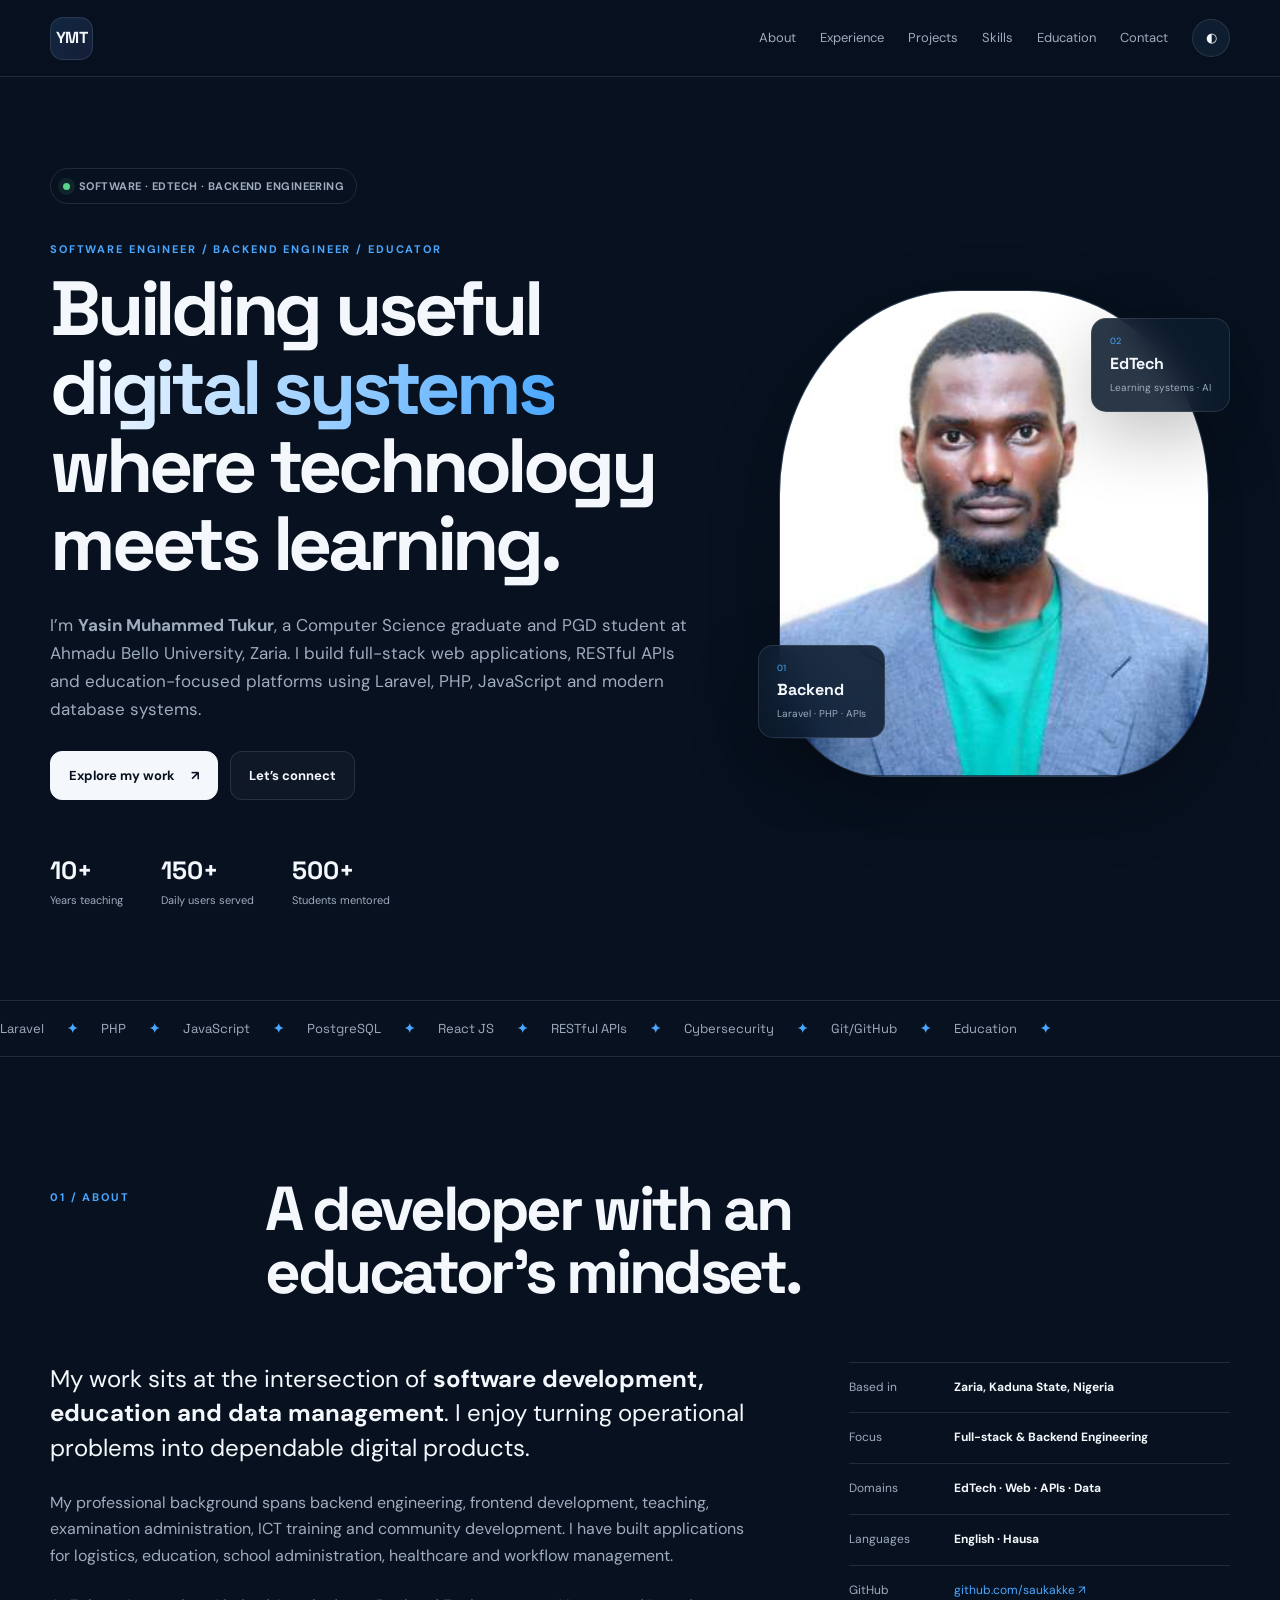
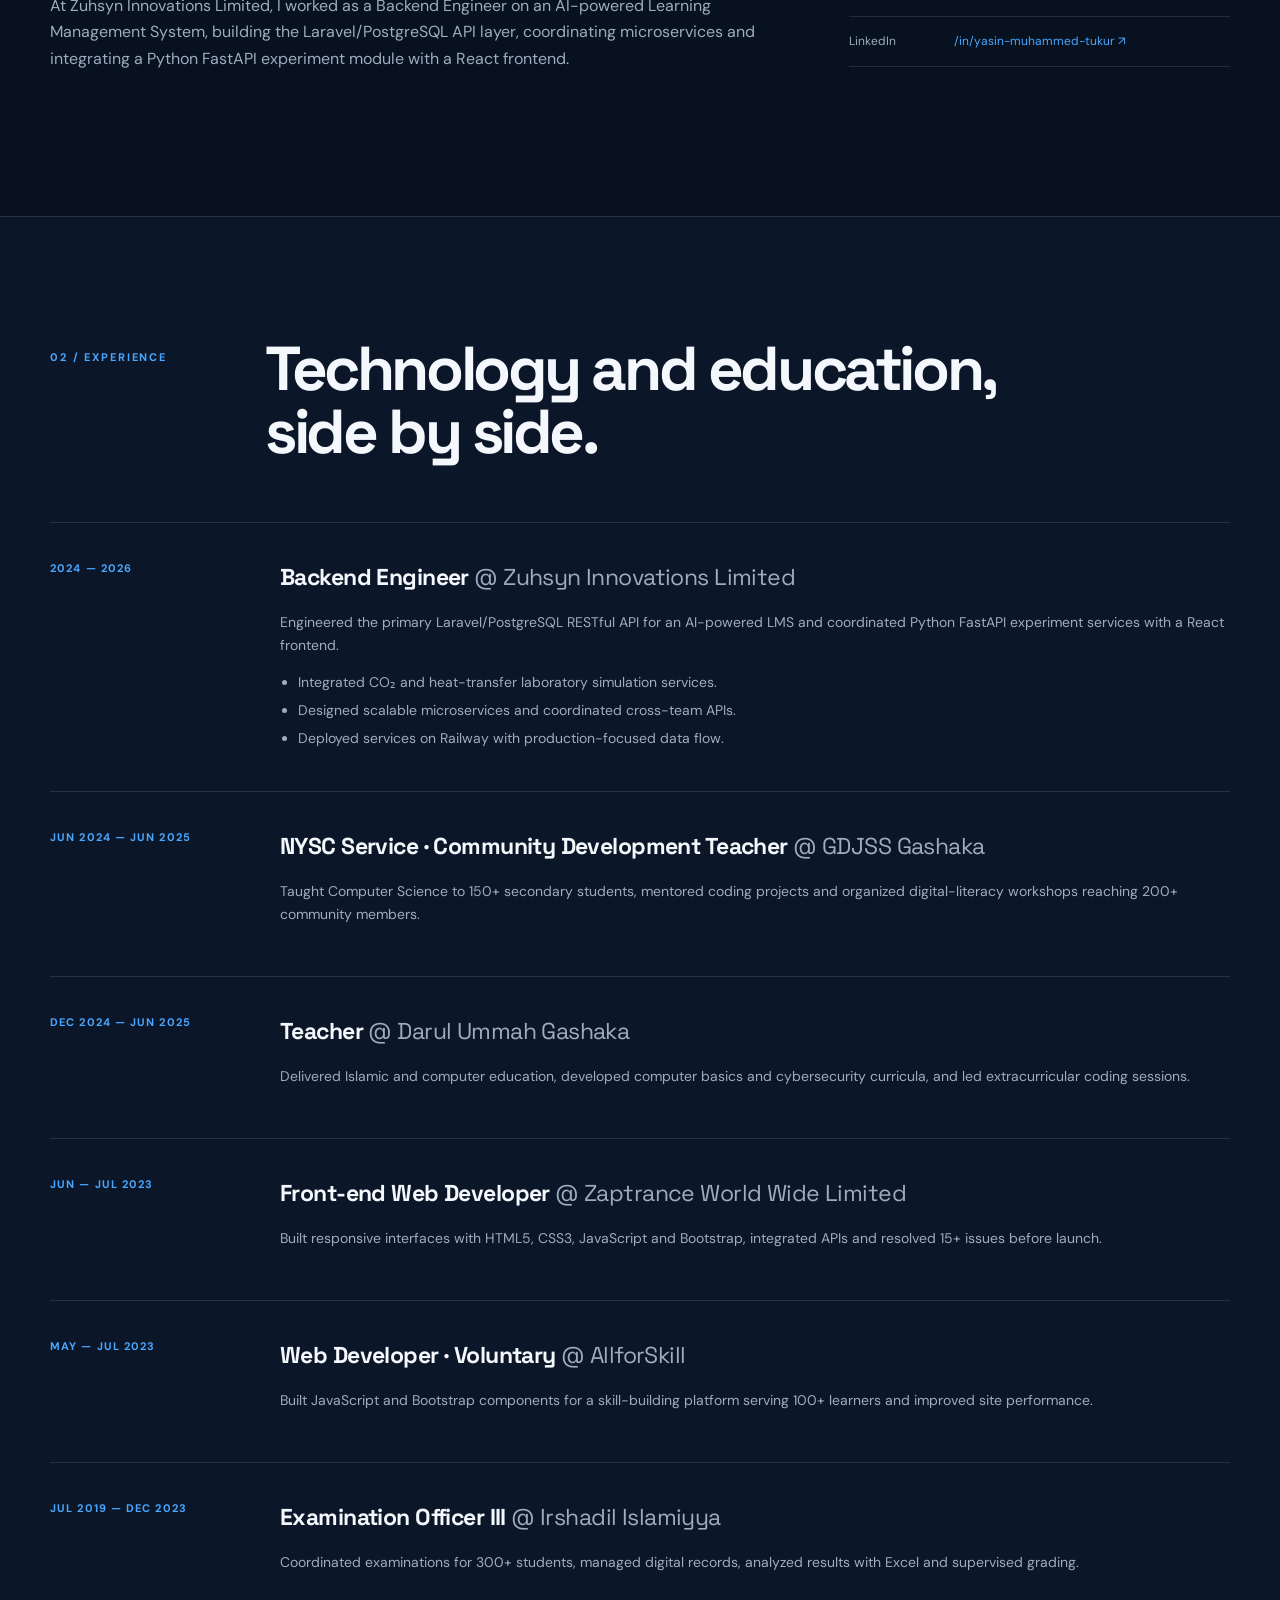
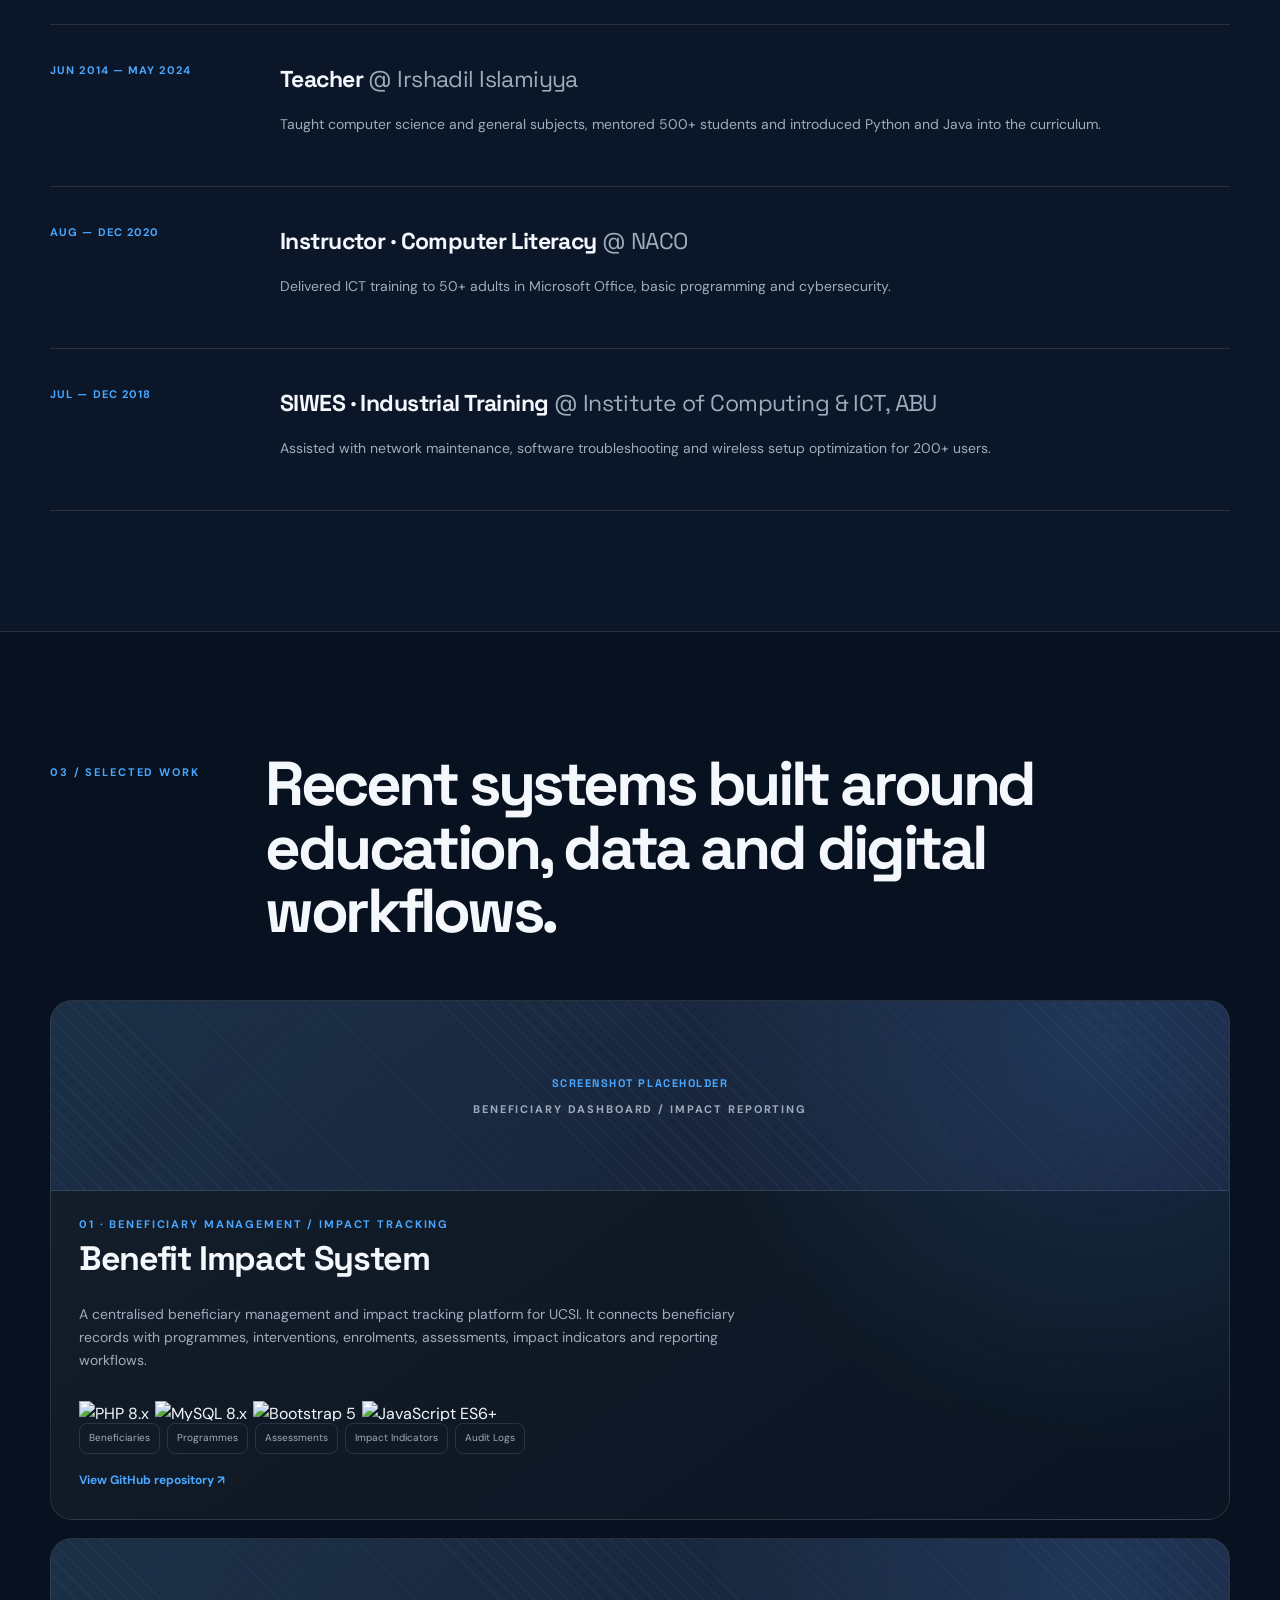
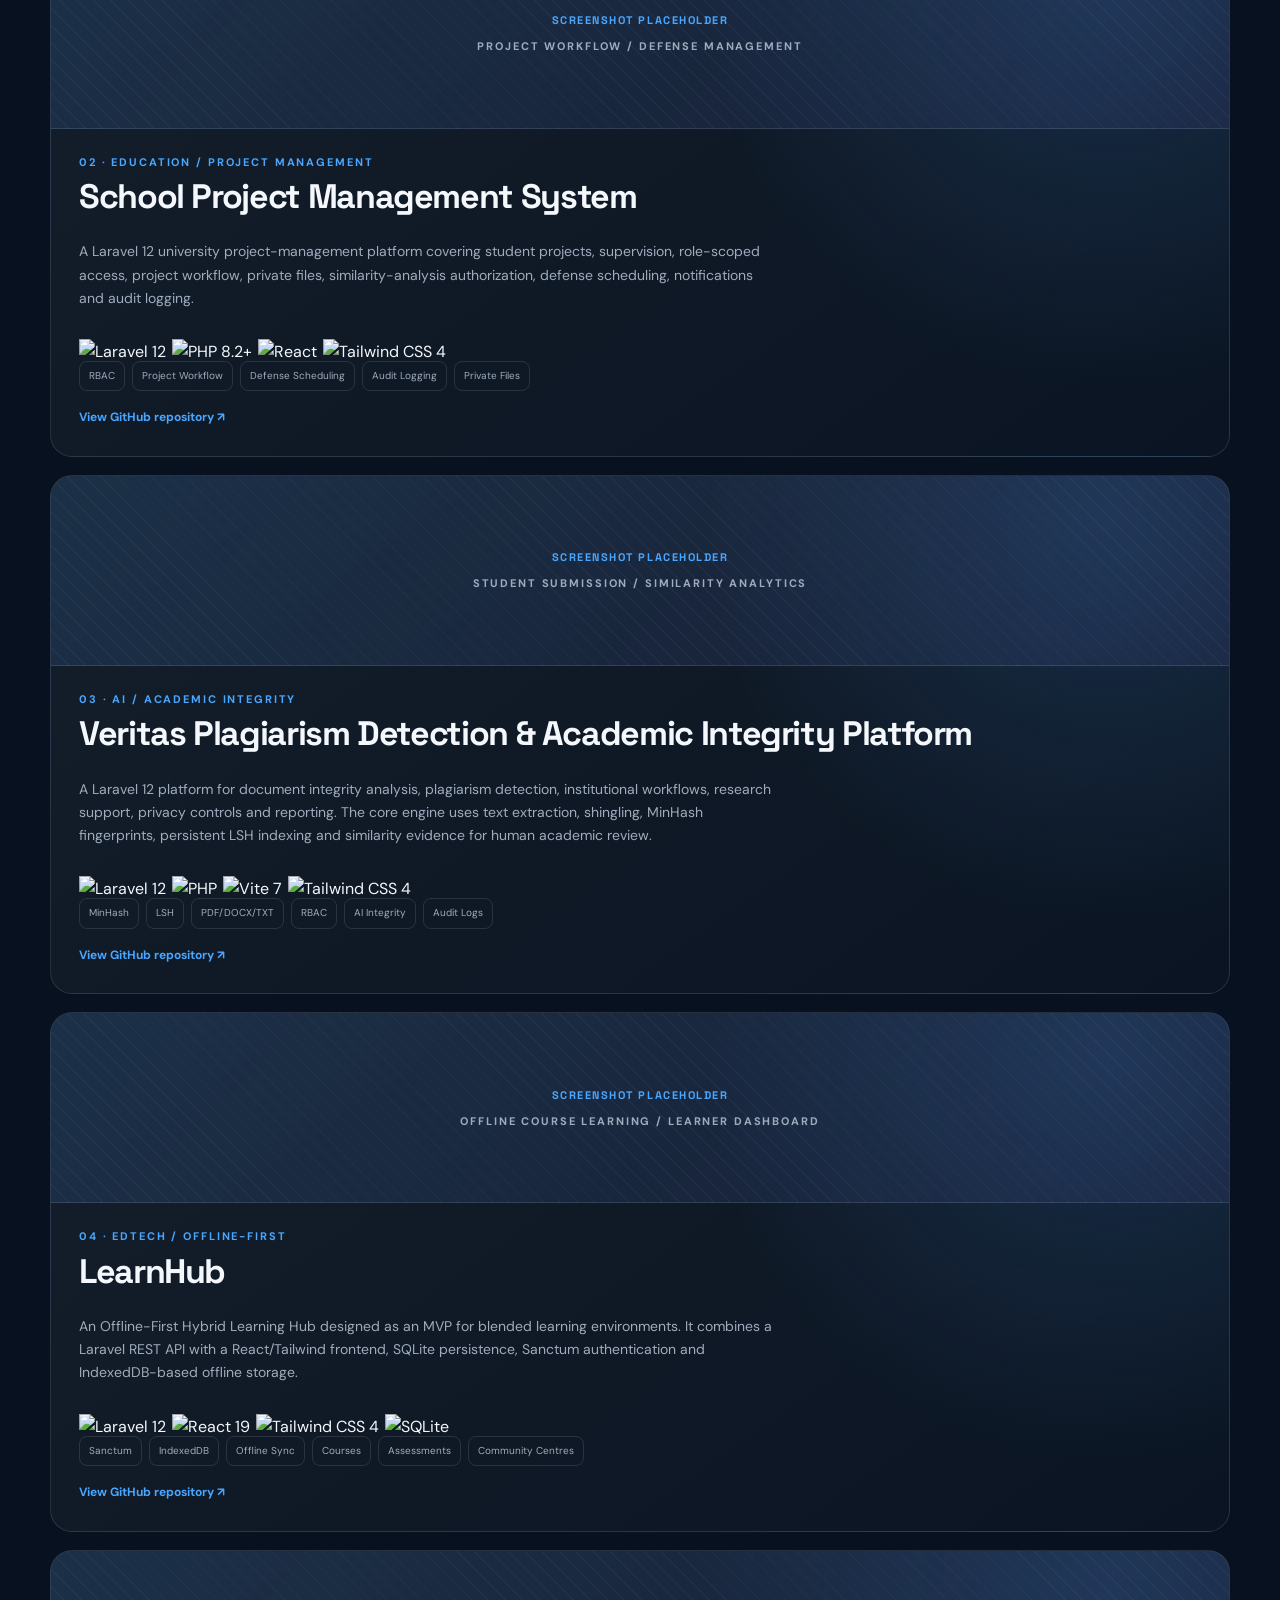
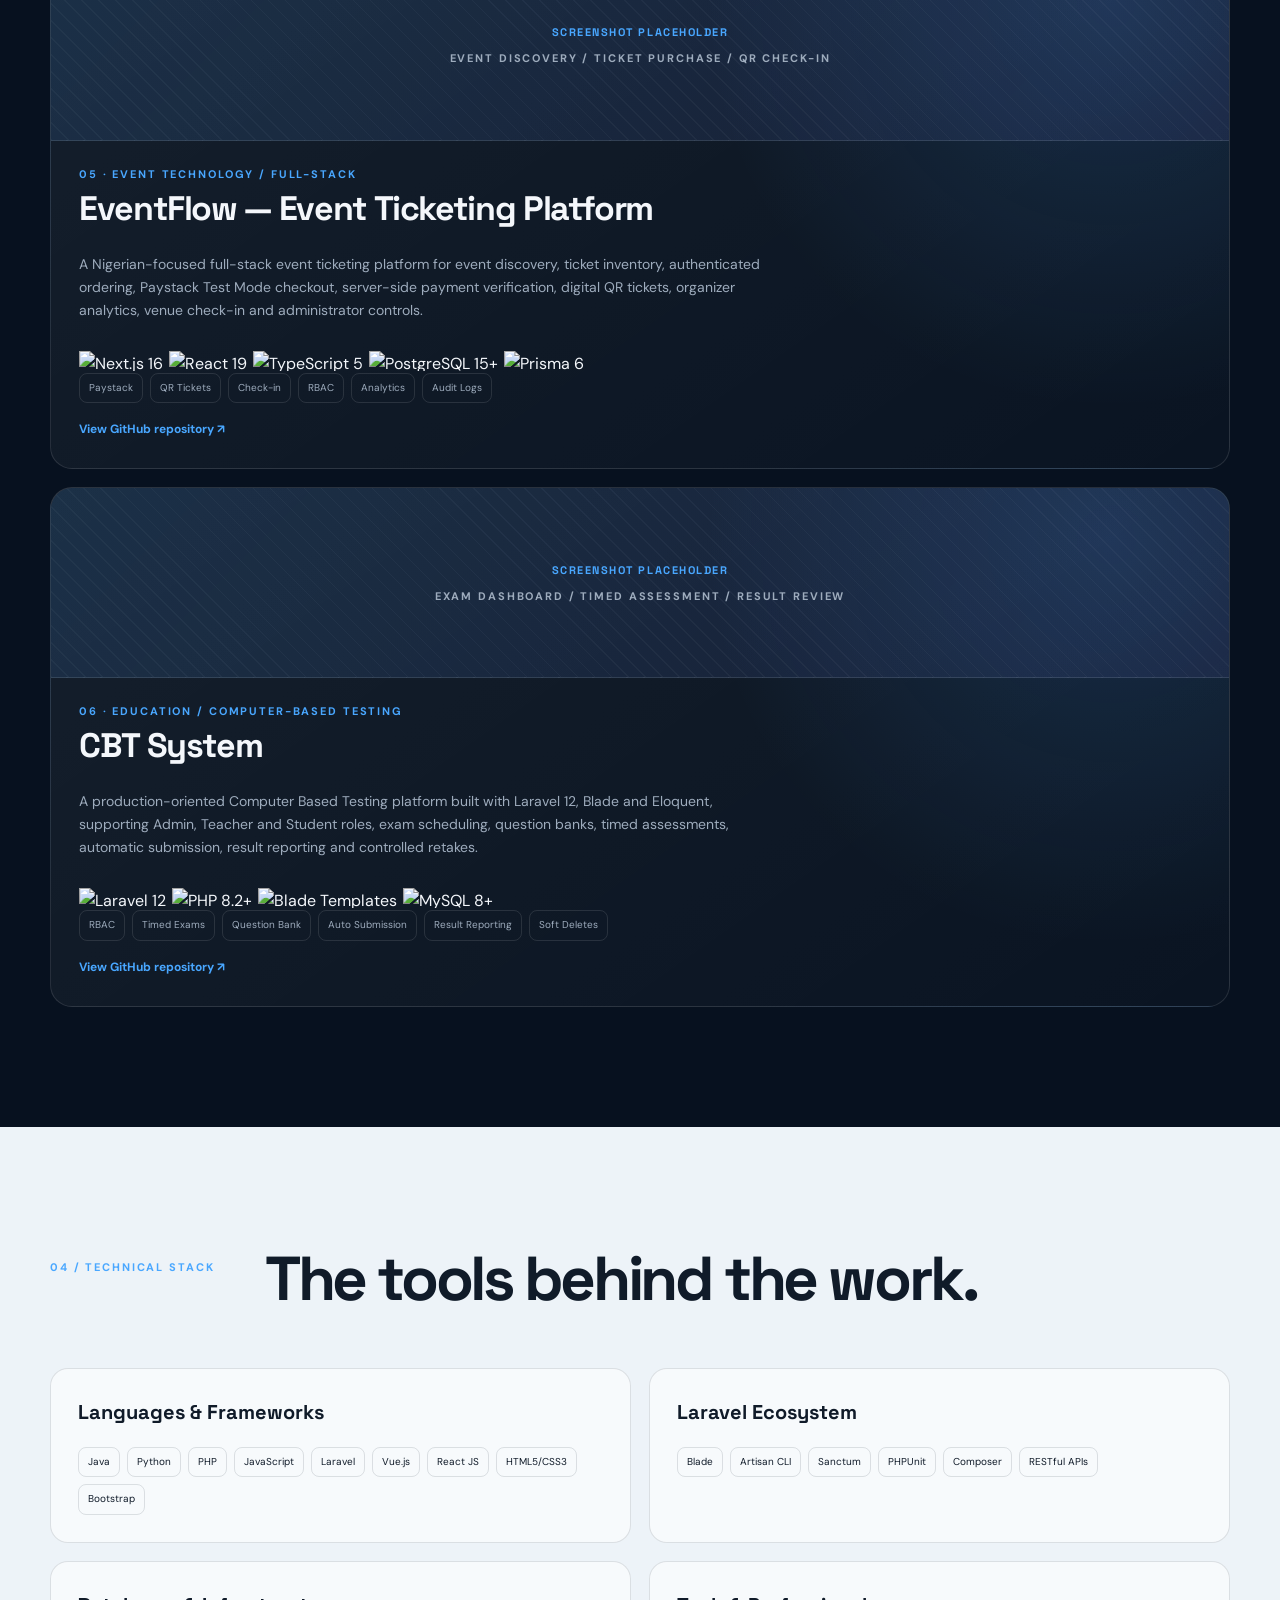
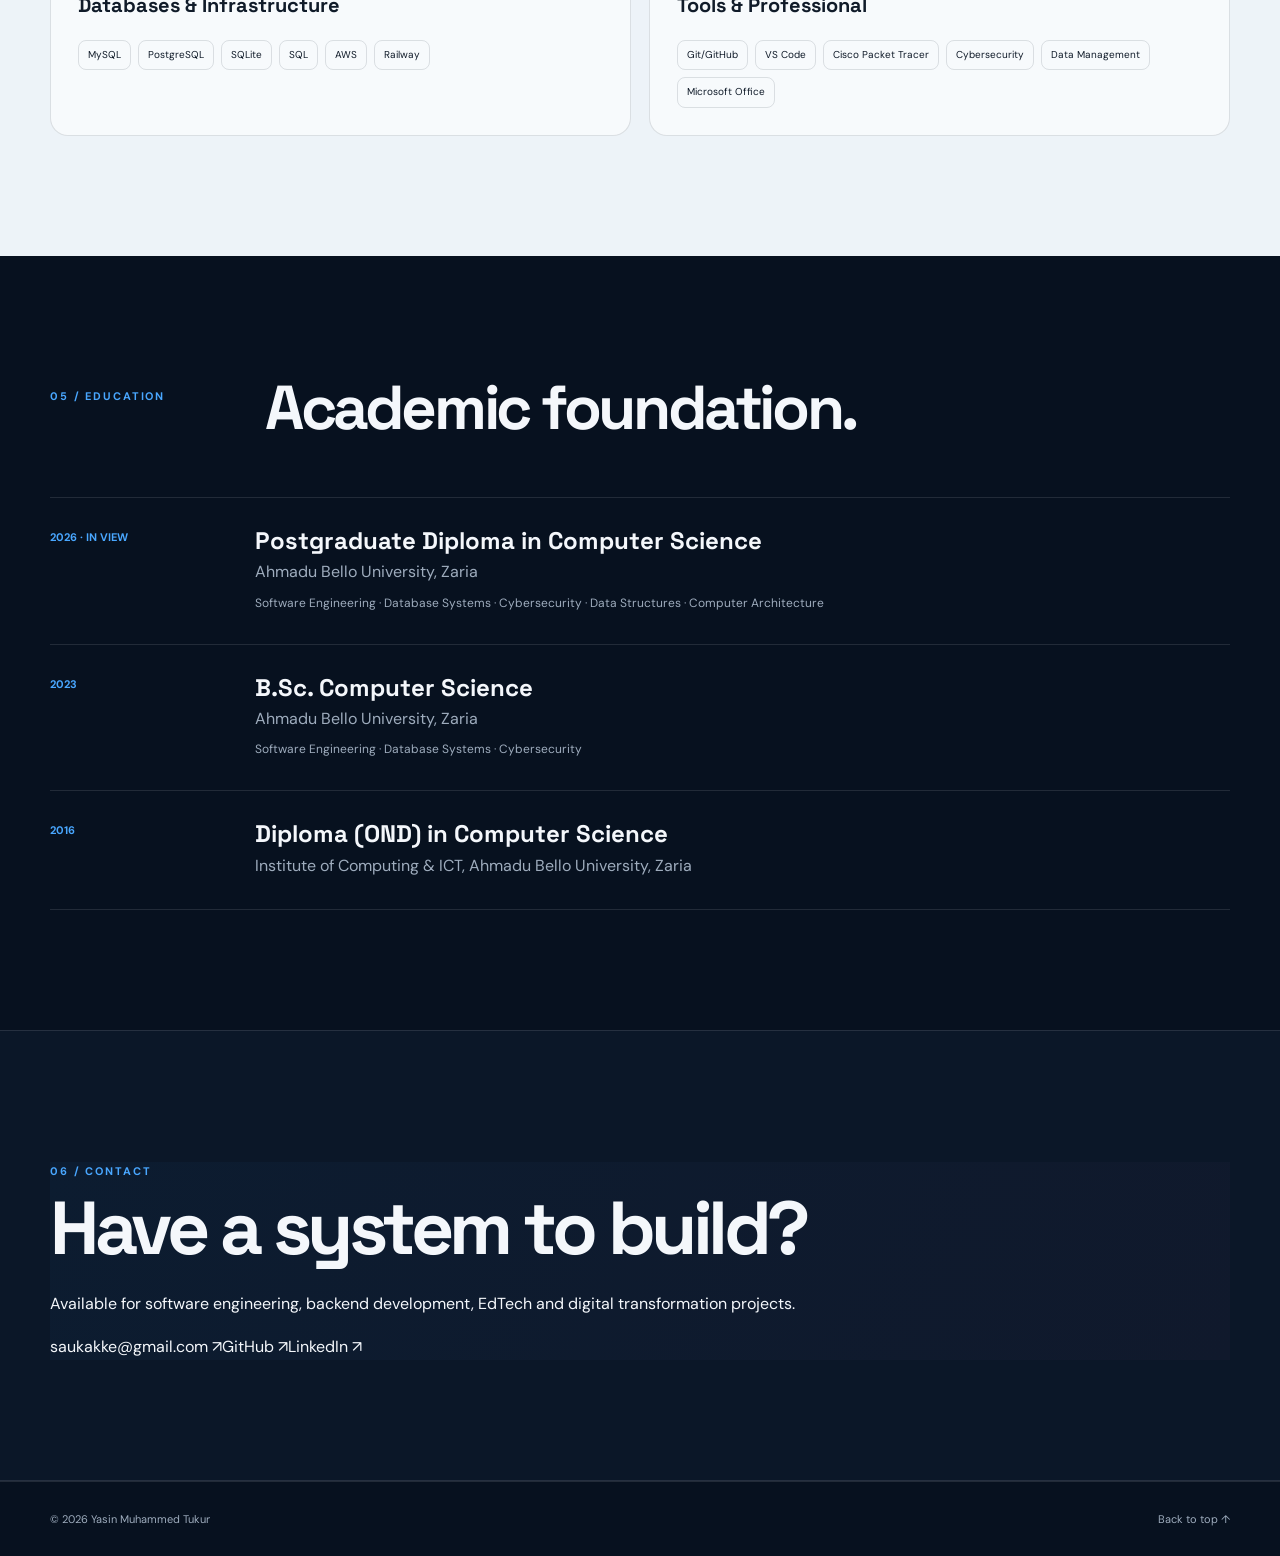
==== commit db601d68: "feat: update selected portfolio projects" ====
--- a/index.html
+++ b/index.html
@@ -32,11 +32,19 @@
 <a href="https://github.com/saukakke/learnhub" target="_blank" rel="noopener noreferrer">View GitHub repository ↗</a>
 </article>
 <article class="project featured reveal">
-<div class="project-media placeholder"><span>SCREENSHOT PLACEHOLDER</span><small>Election administration / voter interface</small></div>
-<small>05 · ELECTION TECHNOLOGY / PHP & MYSQL</small><h3>College Union Online Election System</h3>
-<p>A PHP/MySQL web application for college and student-union elections, with separate administrator and voter panels for election setup, voter management, positions, candidates, voting, duplicate-vote checks and result publication.</p>
-<div class="project-badges"><img src="https://img.shields.io/badge/PHP-8.x-777BB4?logo=php&logoColor=white" alt="PHP 8.x"><img src="https://img.shields.io/badge/MySQL%2FMariaDB-Database-4479A1?logo=mysql&logoColor=white" alt="MySQL MariaDB"><img src="https://img.shields.io/badge/HTML5-E34F26?logo=html5&logoColor=white" alt="HTML5"><img src="https://img.shields.io/badge/JavaScript-F7DF1E?logo=javascript&logoColor=black" alt="JavaScript"></div>
-<div class="tags"><span>PHP Sessions</span><span>mysqli</span><span>Election Management</span><span>Candidate Management</span><span>Results</span></div>
-<a href="https://github.com/saukakke/voting_software" target="_blank" rel="noopener noreferrer">View GitHub repository ↗</a>
+<div class="project-media placeholder"><span>SCREENSHOT PLACEHOLDER</span><small>Event discovery / ticket purchase / QR check-in</small></div>
+<small>05 · EVENT TECHNOLOGY / FULL-STACK</small><h3>EventFlow — Event Ticketing Platform</h3>
+<p>A Nigerian-focused full-stack event ticketing platform for event discovery, ticket inventory, authenticated ordering, Paystack Test Mode checkout, server-side payment verification, digital QR tickets, organizer analytics, venue check-in and administrator controls.</p>
+<div class="project-badges"><img src="https://img.shields.io/badge/Next.js-16-000000?logo=next.js&logoColor=white" alt="Next.js 16"><img src="https://img.shields.io/badge/React-19-61DAFB?logo=react&logoColor=black" alt="React 19"><img src="https://img.shields.io/badge/TypeScript-5-3178C6?logo=typescript&logoColor=white" alt="TypeScript 5"><img src="https://img.shields.io/badge/PostgreSQL-15%2B-4169E1?logo=postgresql&logoColor=white" alt="PostgreSQL 15+"><img src="https://img.shields.io/badge/Prisma-6-2D3748?logo=prisma&logoColor=white" alt="Prisma 6"></div>
+<div class="tags"><span>Paystack</span><span>QR Tickets</span><span>Check-in</span><span>RBAC</span><span>Analytics</span><span>Audit Logs</span></div>
+<a href="https://github.com/saukakke/event-ticketing" target="_blank" rel="noopener noreferrer">View GitHub repository ↗</a>
 </article>
-</div></section><section class="section soft" id="skills"><div class="container"><div class="section-head reveal"><p class="label">04 / Technical stack</p><h2>The tools behind the work.</h2></div><div class="skill-grid"><div class="skill-card reveal"><h3>Languages & Frameworks</h3><div class="tags"><span>Java</span><span>Python</span><span>PHP</span><span>JavaScript</span><span>Laravel</span><span>Vue.js</span><span>React JS</span><span>HTML5/CSS3</span><span>Bootstrap</span></div></div><div class="skill-card reveal"><h3>Laravel Ecosystem</h3><div class="tags"><span>Blade</span><span>Artisan CLI</span><span>Sanctum</span><span>PHPUnit</span><span>Composer</span><span>RESTful APIs</span></div></div><div class="skill-card reveal"><h3>Databases & Infrastructure</h3><div class="tags"><span>MySQL</span><span>PostgreSQL</span><span>SQLite</span><span>SQL</span><span>AWS</span><span>Railway</span></div></div><div class="skill-card reveal"><h3>Tools & Professional</h3><div class="tags"><span>Git/GitHub</span><span>VS Code</span><span>Cisco Packet Tracer</span><span>Cybersecurity</span><span>Data Management</span><span>Microsoft Office</span></div></div></div></div></section><section class="section container" id="education"><div class="section-head reveal"><p class="label">05 / Education</p><h2>Academic foundation.</h2></div><div class="education"><article class="edu reveal"><time>2026 · IN VIEW</time><div><h3>Postgraduate Diploma in Computer Science</h3><p>Ahmadu Bello University, Zaria</p><small>Software Engineering · Database Systems · Cybersecurity · Data Structures · Computer Architecture</small></div></article><article class="edu reveal"><time>2023</time><div><h3>B.Sc. Computer Science</h3><p>Ahmadu Bello University, Zaria</p><small>Software Engineering · Database Systems · Cybersecurity</small></div></article><article class="edu reveal"><time>2016</time><div><h3>Diploma (OND) in Computer Science</h3><p>Institute of Computing & ICT, Ahmadu Bello University, Zaria</p></div></article></div></section><section class="section dark" id="contact"><div class="container contact"><div><p class="label">06 / Contact</p><h2>Have a system to build?</h2><p>Available for software engineering, backend development, EdTech and digital transformation projects.</p></div><div class="contact-links"><a href="mailto:saukakke@gmail.com">saukakke@gmail.com ↗</a><a href="https://github.com/saukakke" target="_blank" rel="noopener noreferrer">GitHub ↗</a><a href="https://www.linkedin.com/in/yasin-muhammed-tukur" target="_blank" rel="noopener noreferrer">LinkedIn ↗</a></div></div></section></main><footer class="footer"><div class="container"><span>© 2026 Yasin Muhammed Tukur</span><a href="#top">Back to top ↑</a></div></footer><script src="script.js"></script></body></html>+<article class="project featured reveal">
+<div class="project-media placeholder"><span>SCREENSHOT PLACEHOLDER</span><small>Exam dashboard / timed assessment / result review</small></div>
+<small>06 · EDUCATION / COMPUTER-BASED TESTING</small><h3>CBT System</h3>
+<p>A production-oriented Computer Based Testing platform built with Laravel 12, Blade and Eloquent, supporting Admin, Teacher and Student roles, exam scheduling, question banks, timed assessments, automatic submission, result reporting and controlled retakes.</p>
+<div class="project-badges"><img src="https://img.shields.io/badge/Laravel-12-FF2D20?logo=laravel&logoColor=white" alt="Laravel 12"><img src="https://img.shields.io/badge/PHP-8.2%2B-777BB4?logo=php&logoColor=white" alt="PHP 8.2+"><img src="https://img.shields.io/badge/Blade-Templates-FF2D20?logo=laravel&logoColor=white" alt="Blade Templates"><img src="https://img.shields.io/badge/MySQL-8%2B-4479A1?logo=mysql&logoColor=white" alt="MySQL 8+"></div>
+<div class="tags"><span>RBAC</span><span>Timed Exams</span><span>Question Bank</span><span>Auto Submission</span><span>Result Reporting</span><span>Soft Deletes</span></div>
+<a href="https://github.com/saukakke/cbt_system" target="_blank" rel="noopener noreferrer">View GitHub repository ↗</a>
+</article>
+</div></div></section><section class="section soft" id="skills"><div class="container"><div class="section-head reveal"><p class="label">04 / Technical stack</p><h2>The tools behind the work.</h2></div><div class="skill-grid"><div class="skill-card reveal"><h3>Languages & Frameworks</h3><div class="tags"><span>Java</span><span>Python</span><span>PHP</span><span>JavaScript</span><span>Laravel</span><span>Vue.js</span><span>React JS</span><span>HTML5/CSS3</span><span>Bootstrap</span></div></div><div class="skill-card reveal"><h3>Laravel Ecosystem</h3><div class="tags"><span>Blade</span><span>Artisan CLI</span><span>Sanctum</span><span>PHPUnit</span><span>Composer</span><span>RESTful APIs</span></div></div><div class="skill-card reveal"><h3>Databases & Infrastructure</h3><div class="tags"><span>MySQL</span><span>PostgreSQL</span><span>SQLite</span><span>SQL</span><span>AWS</span><span>Railway</span></div></div><div class="skill-card reveal"><h3>Tools & Professional</h3><div class="tags"><span>Git/GitHub</span><span>VS Code</span><span>Cisco Packet Tracer</span><span>Cybersecurity</span><span>Data Management</span><span>Microsoft Office</span></div></div></div></div></section><section class="section container" id="education"><div class="section-head reveal"><p class="label">05 / Education</p><h2>Academic foundation.</h2></div><div class="education"><article class="edu reveal"><time>2026 · IN VIEW</time><div><h3>Postgraduate Diploma in Computer Science</h3><p>Ahmadu Bello University, Zaria</p><small>Software Engineering · Database Systems · Cybersecurity · Data Structures · Computer Architecture</small></div></article><article class="edu reveal"><time>2023</time><div><h3>B.Sc. Computer Science</h3><p>Ahmadu Bello University, Zaria</p><small>Software Engineering · Database Systems · Cybersecurity</small></div></article><article class="edu reveal"><time>2016</time><div><h3>Diploma (OND) in Computer Science</h3><p>Institute of Computing & ICT, Ahmadu Bello University, Zaria</p></div></article></div></section><section class="section dark" id="contact"><div class="container contact"><div><p class="label">06 / Contact</p><h2>Have a system to build?</h2><p>Available for software engineering, backend development, EdTech and digital transformation projects.</p></div><div class="contact-links"><a href="mailto:saukakke@gmail.com">saukakke@gmail.com ↗</a><a href="https://github.com/saukakke" target="_blank" rel="noopener noreferrer">GitHub ↗</a><a href="https://www.linkedin.com/in/yasin-muhammed-tukur" target="_blank" rel="noopener noreferrer">LinkedIn ↗</a></div></div></section></main><footer class="footer"><div class="container"><span>© 2026 Yasin Muhammed Tukur</span><a href="#top">Back to top ↑</a></div></footer><script src="script.js"></script></body></html>
--- a/styles.css
+++ b/styles.css
@@ -1 +1 @@
-:root{--bg:#07111f;--bg2:#0b1728;--surface:#0f1d30;--text:#f4f7fb;--muted:#9eacbd;--line:rgba(255,255,255,.11);--accent:#49a7ff;--accent2:#8d7cff;--soft:#edf3f8;--ink:#101b29;--shadow:0 24px 70px rgba(0,0,0,.24);--radius:22px;--container:1180px}*{box-sizing:border-box}html{scroll-behavior:smooth;scroll-padding-top:86px}body{margin:0;background:var(--bg);color:var(--text);font-family:"DM Sans",Arial,sans-serif;line-height:1.65;overflow-x:hidden}body.light{--bg:#f5f8fb;--bg2:#fff;--surface:#fff;--text:#0b1523;--muted:#5e6b7b;--line:rgba(9,24,40,.12);--soft:#e9f0f6;--ink:#101b29;--shadow:0 24px 70px rgba(22,47,71,.12)}a{color:inherit;text-decoration:none}button{font:inherit}img{max-width:100%;display:block}.container{width:min(calc(100% - 48px),var(--container));margin-inline:auto}.site-header{position:sticky;top:0;z-index:50;background:rgba(7,17,31,.86);backdrop-filter:blur(18px);border-bottom:1px solid var(--line)}.light .site-header{background:rgba(245,248,251,.9)}.nav{height:76px;display:flex;align-items:center;justify-content:space-between}.brand{display:grid;place-items:center;width:43px;height:43px;border:1px solid var(--line);border-radius:13px;background:linear-gradient(135deg,rgba(73,167,255,.16),rgba(141,124,255,.12));font-family:"Space Grotesk";font-weight:700;letter-spacing:-.05em}.nav-links{display:flex;align-items:center;gap:24px;color:var(--muted);font-size:13px}.nav-links a:hover{color:var(--text)}.theme-toggle,.menu-toggle{border:1px solid var(--line);background:var(--surface);color:var(--text);cursor:pointer}.theme-toggle{width:38px;height:38px;border-radius:50%}.menu-toggle{display:none;width:42px;height:42px;border-radius:11px;padding:0}.menu-toggle span{display:block;width:17px;height:1px;background:currentColor;margin:4px auto}.hero{min-height:calc(100vh - 76px);display:grid;grid-template-columns:1.15fr .85fr;align-items:center;gap:70px;padding-block:80px 90px}.eyebrow,.kicker,.label,.project small{font-size:11px;letter-spacing:.17em;text-transform:uppercase;font-weight:700}.eyebrow{display:inline-flex;align-items:center;gap:9px;padding:8px 12px;border:1px solid var(--line);border-radius:999px;color:var(--muted);letter-spacing:.04em;margin-bottom:25px}.eyebrow span{width:7px;height:7px;border-radius:50%;background:#57d68a;box-shadow:0 0 0 5px rgba(87,214,138,.1)}.kicker,.label,.project small{color:var(--accent)}.hero h1,.section-head h2,.contact h2,.project h3,.edu h3,.timeline h3,.skill-card h3,.achievement h3{font-family:"Space Grotesk",Arial,sans-serif}.hero h1{font-size:clamp(45px,6vw,82px);line-height:1.02;letter-spacing:-.055em;margin:8px 0 0;max-width:820px}.hero h1 em{font-style:normal;background:linear-gradient(100deg,#fff,var(--accent));-webkit-background-clip:text;background-clip:text;color:transparent}.light .hero h1 em{background:linear-gradient(100deg,#0b1523,#1976d2);-webkit-background-clip:text;background-clip:text;color:transparent}.hero-text{max-width:710px;color:var(--muted);font-size:17px;margin:28px 0}.actions{display:flex;gap:12px;flex-wrap:wrap}.btn{display:inline-flex;align-items:center;justify-content:center;gap:16px;padding:13px 18px;border-radius:12px;border:1px solid var(--line);font-size:13px;font-weight:700;transition:transform .2s,box-shadow .2s,background .2s}.btn:hover{transform:translateY(-2px)}.primary{background:var(--text);color:var(--bg);border-color:var(--text)}.secondary{background:rgba(255,255,255,.03)}.secondary:hover{background:var(--surface)}.stats{display:flex;gap:38px;margin-top:50px;flex-wrap:wrap}.stats div{display:grid}.stats strong{font-family:"Space Grotesk";font-size:25px}.stats span{font-size:11px;color:var(--muted);max-width:110px}.hero-visual{position:relative;min-height:610px;display:grid;place-items:center}.portrait-frame{position:relative;width:min(100%,430px);aspect-ratio:360/408;border-radius:42% 42% 24% 24%;overflow:hidden;background:linear-gradient(145deg,#18314c,#0b1625);border:1px solid var(--line);box-shadow:var(--shadow)}.portrait-frame img{position:absolute;inset:0;width:100%;height:100%;object-fit:cover;object-position:center}.glow{position:absolute;width:300px;height:300px;border-radius:50%;background:var(--accent);filter:blur(110px);opacity:.16;z-index:0}.floating-card{position:absolute;display:grid;gap:2px;padding:15px 18px;border:1px solid var(--line);border-radius:15px;background:rgba(13,28,46,.88);backdrop-filter:blur(16px);box-shadow:var(--shadow);z-index:2}.light .floating-card{background:rgba(255,255,255,.9)}.floating-card small{color:var(--accent);font-size:9px}.floating-card strong{font-family:"Space Grotesk"}.floating-card span{color:var(--muted);font-size:10px}.floating-card.one{left:0;bottom:100px}.floating-card.two{right:0;top:90px}.marquee{overflow:hidden;border-block:1px solid var(--line);padding:17px 0;color:var(--muted);font-family:"Space Grotesk";font-size:13px;white-space:nowrap}.marquee div{width:max-content;animation:marquee 35s linear infinite}.marquee b{color:var(--accent);padding:0 20px}@keyframes marquee{to{transform:translateX(-50%)}}.section{padding-block:120px}.dark{background:var(--bg2);border-block:1px solid var(--line)}.soft{background:var(--soft);color:var(--ink)}.section-head{display:grid;grid-template-columns:180px 1fr;gap:35px;margin-bottom:58px}.section-head h2{font-size:clamp(36px,5vw,62px);line-height:1.02;letter-spacing:-.055em;max-width:780px;margin:0}.about-grid{display:grid;grid-template-columns:1.3fr .7fr;gap:90px}.prose{max-width:740px;color:var(--muted);font-size:16px}.prose p{margin:0 0 24px}.prose .lead{font-size:24px;line-height:1.45;color:var(--text)}.light .prose .lead{color:var(--ink)}.facts{border-top:1px solid var(--line)}.facts div{display:grid;grid-template-columns:90px 1fr;gap:15px;padding:15px 0;border-bottom:1px solid var(--line);font-size:12px}.facts span{color:var(--muted)}.facts a{color:var(--accent)}.timeline{border-top:1px solid var(--line)}.timeline-item{display:grid;grid-template-columns:190px 1fr;gap:40px;padding:36px 0;border-bottom:1px solid var(--line)}.timeline time{font-size:11px;color:var(--accent);font-weight:700;letter-spacing:.1em;text-transform:uppercase}.timeline h3{font-size:23px;letter-spacing:-.025em;margin:0 0 9px}.timeline h3 span{color:var(--muted);font-weight:400}.timeline p,.timeline ul{color:var(--muted);font-size:14px}.timeline ul{padding-left:18px;margin-bottom:0}.timeline li{margin:5px 0}.projects{display:grid;grid-template-columns:repeat(2,minmax(0,1fr));gap:18px}.project{min-height:330px;padding:28px;border:1px solid var(--line);border-radius:var(--radius);background:linear-gradient(145deg,rgba(255,255,255,.045),rgba(255,255,255,.012));display:flex;flex-direction:column;overflow:hidden;transition:transform .25s,border-color .25s}.project:hover{transform:translateY(-5px);border-color:rgba(73,167,255,.45)}.project.featured{grid-column:1/-1;min-height:390px;background:radial-gradient(circle at 90% 10%,rgba(73,167,255,.16),transparent 35%),linear-gradient(145deg,rgba(255,255,255,.06),rgba(255,255,255,.015))}.project h3{font-size:34px;letter-spacing:-.04em;line-height:1.05;margin:8px 0 12px}.project p{color:var(--muted);font-size:14px;max-width:700px}.project a{margin-top:auto;padding-top:17px;color:var(--accent);font-size:12px;font-weight:700}.tags{display:flex;gap:7px;flex-wrap:wrap}.tags span{padding:6px 9px;border:1px solid var(--line);border-radius:8px;font-size:10px;color:var(--muted)}.soft .tags span{color:var(--ink);border-color:rgba(9,24,40,.12)}.skill-grid{display:grid;grid-template-columns:repeat(2,minmax(0,1fr));gap:18px}.skill-card{padding:27px;border:1px solid rgba(9,24,40,.12);border-radius:18px;background:rgba(255,255,255,.58)}.skill-card h3{margin:0 0 18px;font-size:20px}.education{border-top:1px solid var(--line)}.edu{display:grid;grid-template-columns:170px 1fr;gap:35px;padding:30px 0;border-bottom:1px solid var(--line)}.edu time{font-size:11px;color:var(--accent);font-weight:700}.edu h3{font-size:24px;line-height:1.1;margin:0 0 5px}.edu p,.edu small{color:var(--muted)}.edu p{margin:0}.edu small{display:block;margin-top:8px;font-size:12px}.sub-head{margin:90px 0 28px}.sub-head h3{font-family:"Space Grotesk";font-size:28px;margin:5px 0 0}.certs{display:grid;grid-template-columns:repeat(2,minmax(0,1fr));gap:1px;background:var(--line);border:1px solid var(--line)}.certs>div{padding:28px;background:var(--bg2)}.certs strong{font-family:"Space Grotesk"}.certs p{color:var(--muted);font-size:13px;margin:10px 0 0}.achievements{display:grid;grid-template-columns:repeat(4,minmax(0,1fr));gap:14px}.achievement{padding:24px;border:1px solid var(--line);border-radius:18px}.achievement span{color:var(--accent);font-size:11px;font-weight:700}.achievement h3{font-size:20px;line-height:1.15}.achievement p{font-size:12px;color:var(--muted)}.quote-section{padding-block:80px;text-align:center}.quote-mark{font:80px/1 Georgia,serif;color:var(--accent);margin:0}.quote-section blockquote{max-width:850px;margin:0 auto;font:500 clamp(27px,4vw,48px)/1.15 "Space Grotesk";letter-spacing:-.04em}.contact{background:linear-gradient(120deg,#0c1c30,#10192c)}.contact-grid{display:grid;grid-template-columns:1fr .8fr;gap:90px}.contact h2{font-size:clamp(44px,6vw,75px);line-height:1;letter-spacing:-.06em;margin:8px 0 25px}.contact-intro{max-width:560px;color:var(--muted);margin-bottom:30px}.contact-details{border-top:1px solid var(--line)}.contact-details>a,.contact-details>div{display:grid;grid-template-columns:90px 1fr;gap:15px;padding:18px 0;border-bottom:1px solid var(--line);font-size:12px}.contact-details span{color:var(--muted)}.contact-details a:hover strong{color:var(--accent)}.footer{padding:28px 0;border-top:1px solid var(--line);color:var(--muted);font-size:11px}.footer .container{display:flex;justify-content:space-between;gap:20px}.footer strong{color:var(--text);font-family:"Space Grotesk"}.back-top{position:fixed;right:22px;bottom:22px;width:42px;height:42px;border-radius:50%;border:1px solid var(--line);background:var(--surface);color:var(--text);cursor:pointer;opacity:0;pointer-events:none;transform:translateY(15px);transition:.25s;z-index:60}.back-top.show{opacity:1;pointer-events:auto;transform:none}.reveal{opacity:1;transform:none}.js .reveal{opacity:0;transform:translateY(22px);transition:opacity .7s ease,transform .7s ease}.js .reveal.visible{opacity:1;transform:none}@media(max-width:950px){.hero{grid-template-columns:1fr;gap:40px}.hero-visual{min-height:500px}.about-grid,.contact-grid{grid-template-columns:1fr;gap:45px}.section-head{grid-template-columns:1fr;gap:12px}.achievements{grid-template-columns:repeat(2,1fr)}}@media(max-width:700px){.container{width:min(calc(100% - 30px),var(--container))}.nav{height:68px}.menu-toggle{display:block}.nav-links{position:absolute;left:15px;right:15px;top:68px;display:none;flex-direction:column;align-items:stretch;gap:3px;padding:14px;background:var(--surface);border:1px solid var(--line);border-radius:16px;box-shadow:var(--shadow)}.nav-links.open{display:flex}.nav-links a{padding:10px}.theme-toggle{margin:5px 0 0;align-self:flex-start}.hero{min-height:auto;padding-block:60px 70px}.hero h1{font-size:46px}.hero-text{font-size:15px}.stats{gap:18px;margin-top:38px}.hero-visual{min-height:420px}.portrait-frame{width:min(100%,350px)}.floating-card{display:none}.section{padding-block:82px}.section-head{margin-bottom:40px}.section-head h2{font-size:38px}.timeline-item{grid-template-columns:1fr;gap:10px;padding:30px 0}.projects,.skill-grid,.certs{grid-template-columns:1fr}.project.featured{grid-column:1}.project h3{font-size:29px}.edu{grid-template-columns:1fr;gap:8px}.achievements{grid-template-columns:1fr}.footer .container{display:grid}.contact-grid{gap:40px}.contact h2{font-size:48px}.contact-details>a,.contact-details>div{grid-template-columns:75px 1fr}.marquee{font-size:11px}}@media(prefers-reduced-motion:reduce){html{scroll-behavior:auto}.marquee div{animation:none}.js .reveal{transition:none}}+:root{--bg:#07111f;--bg2:#0b1728;--surface:#0f1d30;--text:#f4f7fb;--muted:#9eacbd;--line:rgba(255,255,255,.11);--accent:#49a7ff;--accent2:#8d7cff;--soft:#edf3f8;--ink:#101b29;--shadow:0 24px 70px rgba(0,0,0,.24);--radius:22px;--container:1180px}*{box-sizing:border-box}html{scroll-behavior:smooth;scroll-padding-top:86px}body{margin:0;background:var(--bg);color:var(--text);font-family:"DM Sans",Arial,sans-serif;line-height:1.65;overflow-x:hidden}body.light{--bg:#f5f8fb;--bg2:#fff;--surface:#fff;--text:#0b1523;--muted:#5e6b7b;--line:rgba(9,24,40,.12);--soft:#e9f0f6;--ink:#101b29;--shadow:0 24px 70px rgba(22,47,71,.12)}a{color:inherit;text-decoration:none}button{font:inherit}img{max-width:100%;display:block}.container{width:min(calc(100% - 48px),var(--container));margin-inline:auto}.site-header{position:sticky;top:0;z-index:50;background:rgba(7,17,31,.86);backdrop-filter:blur(18px);border-bottom:1px solid var(--line)}.light .site-header{background:rgba(245,248,251,.9)}.nav{height:76px;display:flex;align-items:center;justify-content:space-between}.brand{display:grid;place-items:center;width:43px;height:43px;border:1px solid var(--line);border-radius:13px;background:linear-gradient(135deg,rgba(73,167,255,.16),rgba(141,124,255,.12));font-family:"Space Grotesk";font-weight:700;letter-spacing:-.05em}.nav-links{display:flex;align-items:center;gap:24px;color:var(--muted);font-size:13px}.nav-links a:hover{color:var(--text)}.theme-toggle,.menu-toggle{border:1px solid var(--line);background:var(--surface);color:var(--text);cursor:pointer}.theme-toggle{width:38px;height:38px;border-radius:50%}.menu-toggle{display:none;width:42px;height:42px;border-radius:11px;padding:0}.menu-toggle span{display:block;width:17px;height:1px;background:currentColor;margin:4px auto}.hero{min-height:calc(100vh - 76px);display:grid;grid-template-columns:1.15fr .85fr;align-items:center;gap:70px;padding-block:80px 90px}.eyebrow,.kicker,.label,.project small{font-size:11px;letter-spacing:.17em;text-transform:uppercase;font-weight:700}.eyebrow{display:inline-flex;align-items:center;gap:9px;padding:8px 12px;border:1px solid var(--line);border-radius:999px;color:var(--muted);letter-spacing:.04em;margin-bottom:25px}.eyebrow span{width:7px;height:7px;border-radius:50%;background:#57d68a;box-shadow:0 0 0 5px rgba(87,214,138,.1)}.kicker,.label,.project small{color:var(--accent)}.hero h1,.section-head h2,.contact h2,.project h3,.edu h3,.timeline h3,.skill-card h3,.achievement h3{font-family:"Space Grotesk",Arial,sans-serif}.hero h1{font-size:clamp(45px,6vw,82px);line-height:1.02;letter-spacing:-.055em;margin:8px 0 0;max-width:820px}.hero h1 em{font-style:normal;background:linear-gradient(100deg,#fff,var(--accent));-webkit-background-clip:text;background-clip:text;color:transparent}.light .hero h1 em{background:linear-gradient(100deg,#0b1523,#1976d2);-webkit-background-clip:text;background-clip:text;color:transparent}.hero-text{max-width:710px;color:var(--muted);font-size:17px;margin:28px 0}.actions{display:flex;gap:12px;flex-wrap:wrap}.btn{display:inline-flex;align-items:center;justify-content:center;gap:16px;padding:13px 18px;border-radius:12px;border:1px solid var(--line);font-size:13px;font-weight:700;transition:transform .2s,box-shadow .2s,background .2s}.btn:hover{transform:translateY(-2px)}.primary{background:var(--text);color:var(--bg);border-color:var(--text)}.secondary{background:rgba(255,255,255,.03)}.secondary:hover{background:var(--surface)}.stats{display:flex;gap:38px;margin-top:50px;flex-wrap:wrap}.stats div{display:grid}.stats strong{font-family:"Space Grotesk";font-size:25px}.stats span{font-size:11px;color:var(--muted);max-width:110px}.hero-visual{position:relative;min-height:610px;display:grid;place-items:center}.portrait-frame{position:relative;width:min(100%,430px);aspect-ratio:360/408;border-radius:42% 42% 24% 24%;overflow:hidden;background:linear-gradient(145deg,#18314c,#0b1625);border:1px solid var(--line);box-shadow:var(--shadow)}.portrait-frame img{position:absolute;inset:0;width:100%;height:100%;object-fit:cover;object-position:center}.glow{position:absolute;width:300px;height:300px;border-radius:50%;background:var(--accent);filter:blur(110px);opacity:.16;z-index:0}.floating-card{position:absolute;display:grid;gap:2px;padding:15px 18px;border:1px solid var(--line);border-radius:15px;background:rgba(13,28,46,.88);backdrop-filter:blur(16px);box-shadow:var(--shadow);z-index:2}.light .floating-card{background:rgba(255,255,255,.9)}.floating-card small{color:var(--accent);font-size:9px}.floating-card strong{font-family:"Space Grotesk"}.floating-card span{color:var(--muted);font-size:10px}.floating-card.one{left:0;bottom:100px}.floating-card.two{right:0;top:90px}.marquee{overflow:hidden;border-block:1px solid var(--line);padding:17px 0;color:var(--muted);font-family:"Space Grotesk";font-size:13px;white-space:nowrap}.marquee div{width:max-content;animation:marquee 35s linear infinite}.marquee b{color:var(--accent);padding:0 20px}@keyframes marquee{to{transform:translateX(-50%)}}.section{padding-block:120px}.dark{background:var(--bg2);border-block:1px solid var(--line)}.soft{background:var(--soft);color:var(--ink)}.section-head{display:grid;grid-template-columns:180px 1fr;gap:35px;margin-bottom:58px}.section-head h2{font-size:clamp(36px,5vw,62px);line-height:1.02;letter-spacing:-.055em;max-width:780px;margin:0}.about-grid{display:grid;grid-template-columns:1.3fr .7fr;gap:90px}.prose{max-width:740px;color:var(--muted);font-size:16px}.prose p{margin:0 0 24px}.prose .lead{font-size:24px;line-height:1.45;color:var(--text)}.light .prose .lead{color:var(--ink)}.facts{border-top:1px solid var(--line)}.facts div{display:grid;grid-template-columns:90px 1fr;gap:15px;padding:15px 0;border-bottom:1px solid var(--line);font-size:12px}.facts span{color:var(--muted)}.facts a{color:var(--accent)}.timeline{border-top:1px solid var(--line)}.timeline-item{display:grid;grid-template-columns:190px 1fr;gap:40px;padding:36px 0;border-bottom:1px solid var(--line)}.timeline time{font-size:11px;color:var(--accent);font-weight:700;letter-spacing:.1em;text-transform:uppercase}.timeline h3{font-size:23px;letter-spacing:-.025em;margin:0 0 9px}.timeline h3 span{color:var(--muted);font-weight:400}.timeline p,.timeline ul{color:var(--muted);font-size:14px}.timeline ul{padding-left:18px;margin-bottom:0}.timeline li{margin:5px 0}.projects{display:grid;grid-template-columns:repeat(2,minmax(0,1fr));gap:18px}.project-media{height:190px;margin:-28px -28px 24px;border-bottom:1px solid var(--line);overflow:hidden}.project-media.placeholder{display:grid;place-items:center;align-content:center;gap:8px;background:linear-gradient(135deg,rgba(73,167,255,.13),rgba(141,124,255,.08)),repeating-linear-gradient(45deg,rgba(255,255,255,.035) 0,rgba(255,255,255,.035) 1px,transparent 1px,transparent 12px)}.project-media.placeholder span{font-family:"Space Grotesk";font-size:11px;font-weight:700;letter-spacing:.14em;color:var(--accent)}.project-media.placeholder small{color:var(--muted);font-size:11px}.project-badges{display:flex;flex-wrap:wrap;gap:6px;margin:15px 0 2px}.project-badges img{height:20px;width:auto;max-width:100%;display:block}.project{min-height:330px;padding:28px;border:1px solid var(--line);border-radius:var(--radius);background:linear-gradient(145deg,rgba(255,255,255,.045),rgba(255,255,255,.012));display:flex;flex-direction:column;overflow:hidden;transition:transform .25s,border-color .25s}.project:hover{transform:translateY(-5px);border-color:rgba(73,167,255,.45)}.project.featured{grid-column:1/-1;min-height:390px;background:radial-gradient(circle at 90% 10%,rgba(73,167,255,.16),transparent 35%),linear-gradient(145deg,rgba(255,255,255,.06),rgba(255,255,255,.015))}.project h3{font-size:34px;letter-spacing:-.04em;line-height:1.05;margin:8px 0 12px}.project p{color:var(--muted);font-size:14px;max-width:700px}.project a{margin-top:auto;padding-top:17px;color:var(--accent);font-size:12px;font-weight:700}.tags{display:flex;gap:7px;flex-wrap:wrap}.tags span{padding:6px 9px;border:1px solid var(--line);border-radius:8px;font-size:10px;color:var(--muted)}.soft .tags span{color:var(--ink);border-color:rgba(9,24,40,.12)}.skill-grid{display:grid;grid-template-columns:repeat(2,minmax(0,1fr));gap:18px}.skill-card{padding:27px;border:1px solid rgba(9,24,40,.12);border-radius:18px;background:rgba(255,255,255,.58)}.skill-card h3{margin:0 0 18px;font-size:20px}.education{border-top:1px solid var(--line)}.edu{display:grid;grid-template-columns:170px 1fr;gap:35px;padding:30px 0;border-bottom:1px solid var(--line)}.edu time{font-size:11px;color:var(--accent);font-weight:700}.edu h3{font-size:24px;line-height:1.1;margin:0 0 5px}.edu p,.edu small{color:var(--muted)}.edu p{margin:0}.edu small{display:block;margin-top:8px;font-size:12px}.sub-head{margin:90px 0 28px}.sub-head h3{font-family:"Space Grotesk";font-size:28px;margin:5px 0 0}.certs{display:grid;grid-template-columns:repeat(2,minmax(0,1fr));gap:1px;background:var(--line);border:1px solid var(--line)}.certs>div{padding:28px;background:var(--bg2)}.certs strong{font-family:"Space Grotesk"}.certs p{color:var(--muted);font-size:13px;margin:10px 0 0}.achievements{display:grid;grid-template-columns:repeat(4,minmax(0,1fr));gap:14px}.achievement{padding:24px;border:1px solid var(--line);border-radius:18px}.achievement span{color:var(--accent);font-size:11px;font-weight:700}.achievement h3{font-size:20px;line-height:1.15}.achievement p{font-size:12px;color:var(--muted)}.quote-section{padding-block:80px;text-align:center}.quote-mark{font:80px/1 Georgia,serif;color:var(--accent);margin:0}.quote-section blockquote{max-width:850px;margin:0 auto;font:500 clamp(27px,4vw,48px)/1.15 "Space Grotesk";letter-spacing:-.04em}.contact{background:linear-gradient(120deg,#0c1c30,#10192c)}.contact-grid{display:grid;grid-template-columns:1fr .8fr;gap:90px}.contact h2{font-size:clamp(44px,6vw,75px);line-height:1;letter-spacing:-.06em;margin:8px 0 25px}.contact-intro{max-width:560px;color:var(--muted);margin-bottom:30px}.contact-details{border-top:1px solid var(--line)}.contact-details>a,.contact-details>div{display:grid;grid-template-columns:90px 1fr;gap:15px;padding:18px 0;border-bottom:1px solid var(--line);font-size:12px}.contact-details span{color:var(--muted)}.contact-details a:hover strong{color:var(--accent)}.footer{padding:28px 0;border-top:1px solid var(--line);color:var(--muted);font-size:11px}.footer .container{display:flex;justify-content:space-between;gap:20px}.footer strong{color:var(--text);font-family:"Space Grotesk"}.back-top{position:fixed;right:22px;bottom:22px;width:42px;height:42px;border-radius:50%;border:1px solid var(--line);background:var(--surface);color:var(--text);cursor:pointer;opacity:0;pointer-events:none;transform:translateY(15px);transition:.25s;z-index:60}.back-top.show{opacity:1;pointer-events:auto;transform:none}.reveal{opacity:1;transform:none}.js .reveal{opacity:0;transform:translateY(22px);transition:opacity .7s ease,transform .7s ease}.js .reveal.visible{opacity:1;transform:none}@media(max-width:950px){.hero{grid-template-columns:1fr;gap:40px}.hero-visual{min-height:500px}.about-grid,.contact-grid{grid-template-columns:1fr;gap:45px}.section-head{grid-template-columns:1fr;gap:12px}.achievements{grid-template-columns:repeat(2,1fr)}}@media(max-width:700px){.container{width:min(calc(100% - 30px),var(--container))}.nav{height:68px}.menu-toggle{display:block}.nav-links{position:absolute;left:15px;right:15px;top:68px;display:none;flex-direction:column;align-items:stretch;gap:3px;padding:14px;background:var(--surface);border:1px solid var(--line);border-radius:16px;box-shadow:var(--shadow)}.nav-links.open{display:flex}.nav-links a{padding:10px}.theme-toggle{margin:5px 0 0;align-self:flex-start}.hero{min-height:auto;padding-block:60px 70px}.hero h1{font-size:46px}.hero-text{font-size:15px}.stats{gap:18px;margin-top:38px}.hero-visual{min-height:420px}.portrait-frame{width:min(100%,350px)}.floating-card{display:none}.section{padding-block:82px}.section-head{margin-bottom:40px}.section-head h2{font-size:38px}.timeline-item{grid-template-columns:1fr;gap:10px;padding:30px 0}.projects,.skill-grid,.certs{grid-template-columns:1fr}.project.featured{grid-column:1}.project h3{font-size:29px}.edu{grid-template-columns:1fr;gap:8px}.achievements{grid-template-columns:1fr}.footer .container{display:grid}.contact-grid{gap:40px}.contact h2{font-size:48px}.contact-details>a,.contact-details>div{grid-template-columns:75px 1fr}.marquee{font-size:11px}}@media(prefers-reduced-motion:reduce){html{scroll-behavior:auto}.marquee div{animation:none}.js .reveal{transition:none}}
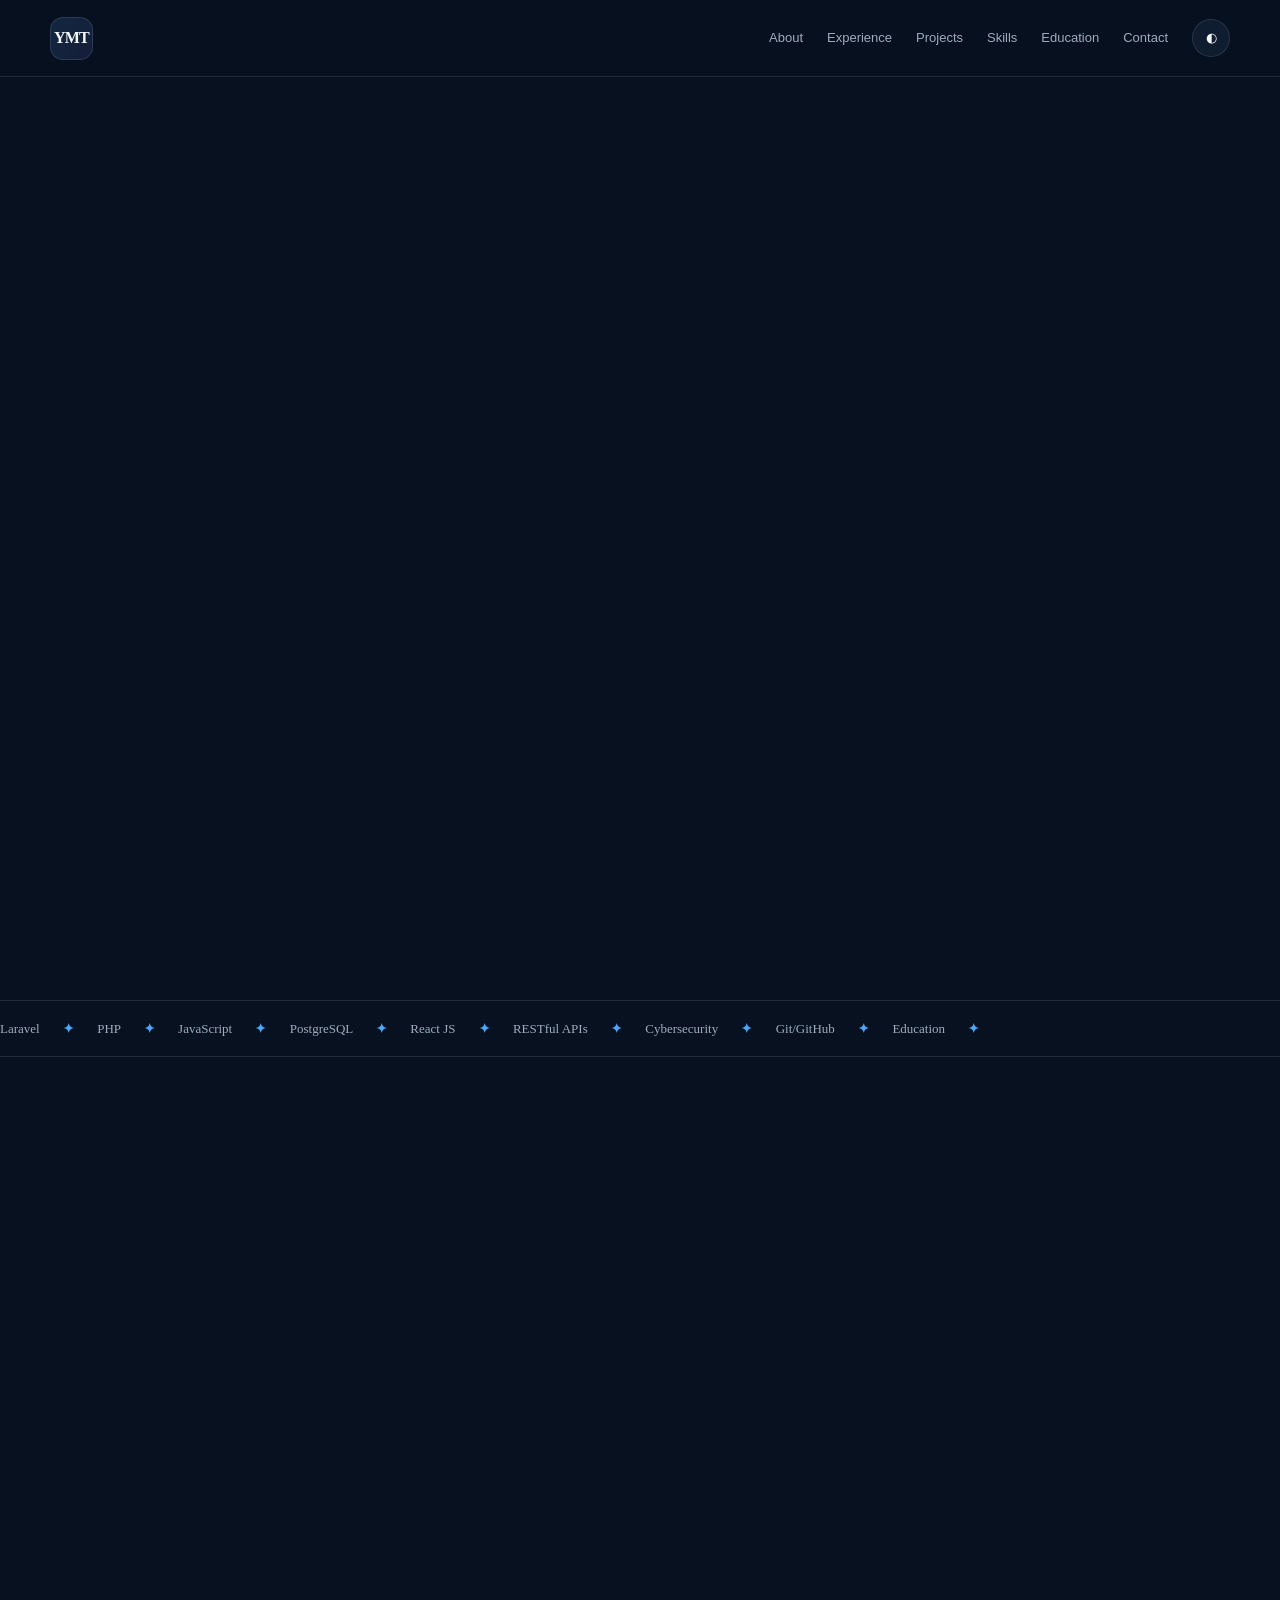
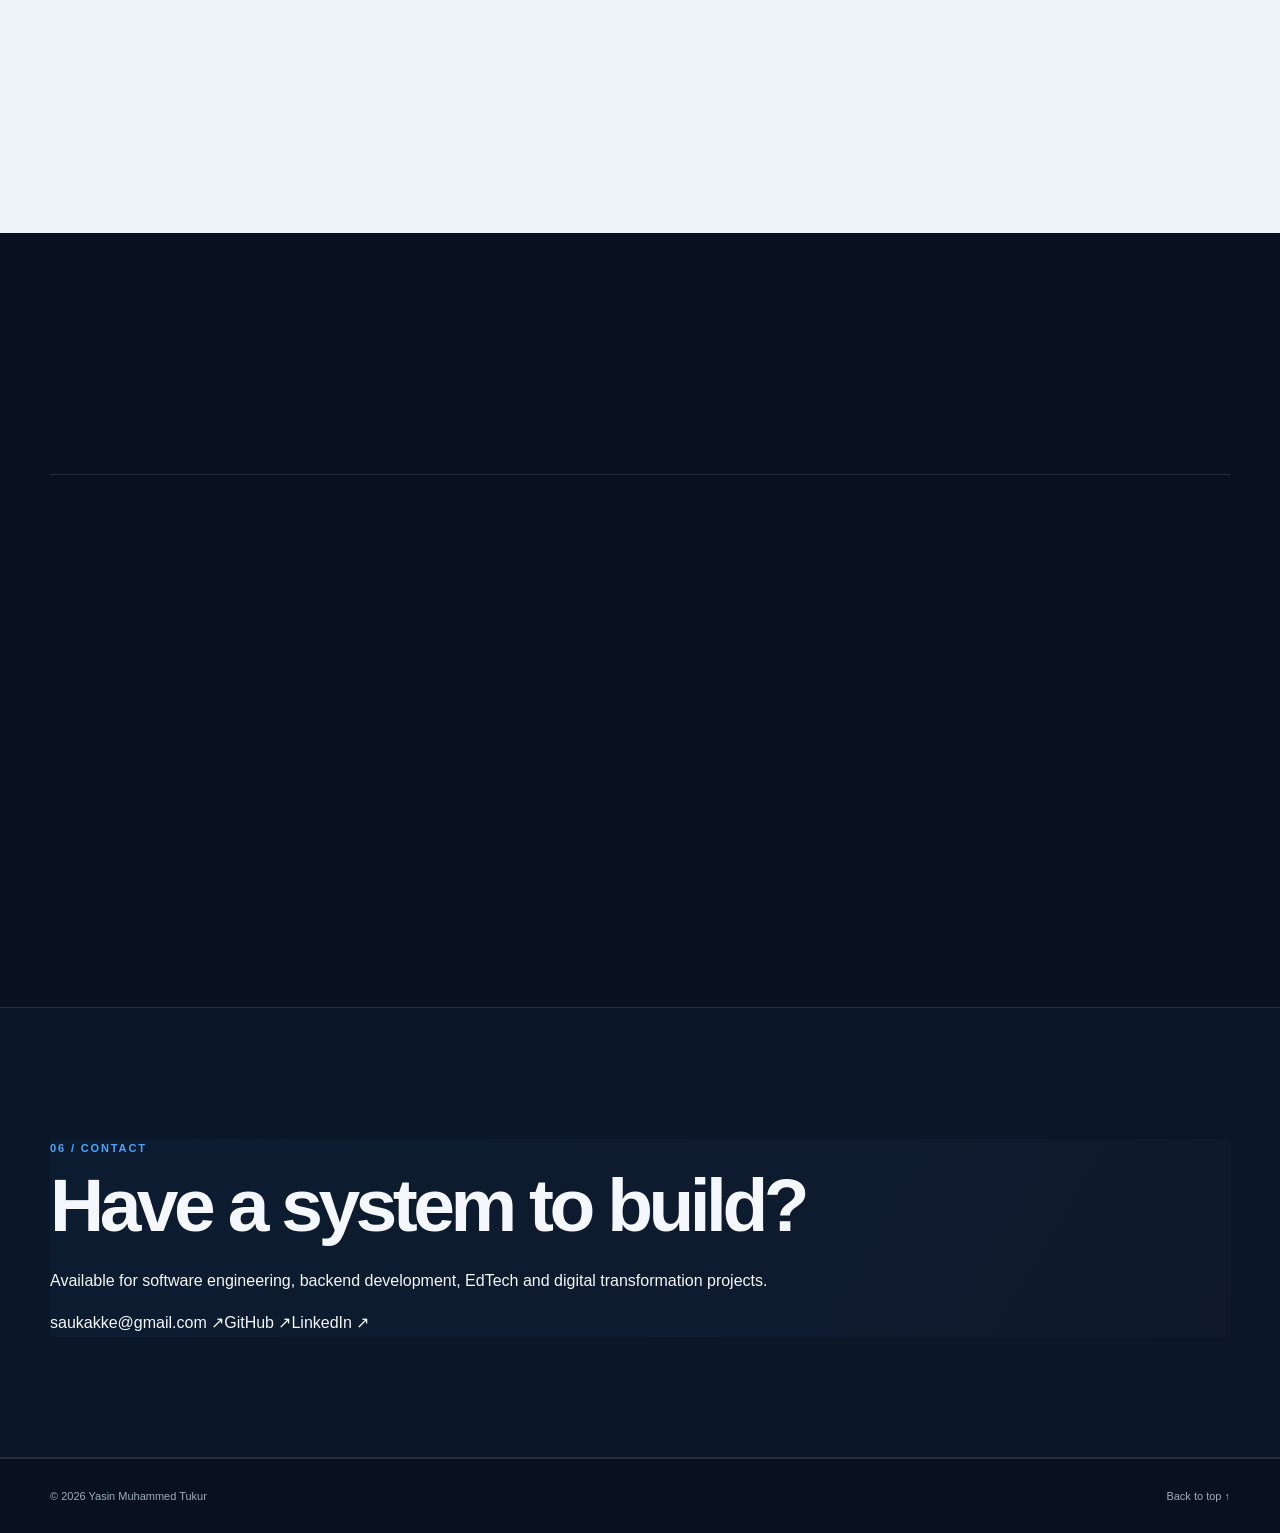
==== commit e049f684: "security: harden portfolio page against injected content" ====
--- a/index.html
+++ b/index.html
@@ -1,4 +1,4 @@
-<!doctype html><html lang="en"><head><meta charset="utf-8"><meta name="viewport" content="width=device-width,initial-scale=1"><meta name="description" content="Yasin Muhammed Tukur — Software Engineer, Backend Engineer, Educator and EdTech builder based in Zaria, Nigeria."><meta name="author" content="Yasin Muhammed Tukur"><meta name="theme-color" content="#07111f"><meta property="og:title" content="Yasin Muhammed Tukur | Software Engineer & EdTech Builder"><meta property="og:description" content="Portfolio of Yasin Muhammed Tukur — Laravel, PHP, JavaScript, APIs, databases, EdTech and software engineering."><meta property="og:type" content="website"><meta property="og:url" content="https://saukakke.github.io/portfolio/"><title>Yasin Muhammed Tukur | Software Engineer & EdTech Builder</title><link rel="preconnect" href="https://fonts.googleapis.com"><link rel="preconnect" href="https://fonts.gstatic.com" crossorigin><link href="https://fonts.googleapis.com/css2?family=DM+Sans:wght@400;500;600;700&family=Space+Grotesk:wght@500;600;700&display=swap" rel="stylesheet"><link rel="stylesheet" href="styles.css"></head><body><header class="site-header" id="top"><nav class="nav container" aria-label="Primary navigation"><a class="brand" href="#top" aria-label="Yasin Muhammed Tukur home">YMT</a><button class="menu-toggle" id="menuToggle" type="button" aria-controls="navLinks" aria-expanded="false" aria-label="Open navigation"><span></span><span></span></button><div class="nav-links" id="navLinks"><a href="#about">About</a><a href="#experience">Experience</a><a href="#projects">Projects</a><a href="#skills">Skills</a><a href="#education">Education</a><a href="#contact">Contact</a><button class="theme-toggle" id="themeToggle" type="button" aria-label="Switch colour theme">◐</button></div></nav></header><main><section class="hero container"><div class="hero-copy reveal"><p class="eyebrow"><span></span> Software · EdTech · Backend Engineering</p><p class="kicker">SOFTWARE ENGINEER / BACKEND ENGINEER / EDUCATOR</p><h1>Building useful <em>digital systems</em> where technology meets learning.</h1><p class="hero-text">I’m <strong>Yasin Muhammed Tukur</strong>, a Computer Science graduate and PGD student at Ahmadu Bello University, Zaria. I build full-stack web applications, RESTful APIs and education-focused platforms using Laravel, PHP, JavaScript and modern database systems.</p><div class="actions"><a class="btn primary" href="#projects">Explore my work <span>↗</span></a><a class="btn secondary" href="#contact">Let’s connect</a></div><div class="stats"><div><strong>10+</strong><span>Years teaching</span></div><div><strong>150+</strong><span>Daily users served</span></div><div><strong>500+</strong><span>Students mentored</span></div></div></div><div class="hero-visual reveal"><div class="portrait-frame"><div class="glow"></div><img src="assets/profile.svg" alt="Portrait of Yasin Muhammed Tukur" fetchpriority="high"></div><div class="floating-card one"><small>01</small><strong>Backend</strong><span>Laravel · PHP · APIs</span></div><div class="floating-card two"><small>02</small><strong>EdTech</strong><span>Learning systems · AI</span></div></div></section><div class="marquee" aria-hidden="true"><div>Laravel <b>✦</b> PHP <b>✦</b> JavaScript <b>✦</b> PostgreSQL <b>✦</b> React JS <b>✦</b> RESTful APIs <b>✦</b> Cybersecurity <b>✦</b> Git/GitHub <b>✦</b> Education <b>✦</b></div></div><section class="section container" id="about"><div class="section-head reveal"><p class="label">01 / About</p><h2>A developer with an educator’s mindset.</h2></div><div class="about-grid"><div class="prose reveal"><p class="lead">My work sits at the intersection of <strong>software development, education and data management</strong>. I enjoy turning operational problems into dependable digital products.</p><p>My professional background spans backend engineering, frontend development, teaching, examination administration, ICT training and community development. I have built applications for logistics, education, school administration, healthcare and workflow management.</p><p>At Zuhsyn Innovations Limited, I worked as a Backend Engineer on an AI-powered Learning Management System, building the Laravel/PostgreSQL API layer, coordinating microservices and integrating a Python FastAPI experiment module with a React frontend.</p></div><div class="facts reveal"><div><span>Based in</span><strong>Zaria, Kaduna State, Nigeria</strong></div><div><span>Focus</span><strong>Full-stack & Backend Engineering</strong></div><div><span>Domains</span><strong>EdTech · Web · APIs · Data</strong></div><div><span>Languages</span><strong>English · Hausa</strong></div><div><span>GitHub</span><a href="https://github.com/saukakke" target="_blank" rel="noopener noreferrer">github.com/saukakke ↗</a></div><div><span>LinkedIn</span><a href="https://www.linkedin.com/in/yasin-muhammed-tukur" target="_blank" rel="noopener noreferrer">/in/yasin-muhammed-tukur ↗</a></div></div></div></section><section class="section dark" id="experience"><div class="container"><div class="section-head reveal"><p class="label">02 / Experience</p><h2>Technology and education, side by side.</h2></div><div class="timeline"><article class="timeline-item reveal"><time>2024 — 2026</time><div><h3>Backend Engineer <span>@ Zuhsyn Innovations Limited</span></h3><p>Engineered the primary Laravel/PostgreSQL RESTful API for an AI-powered LMS and coordinated Python FastAPI experiment services with a React frontend.</p><ul><li>Integrated CO₂ and heat-transfer laboratory simulation services.</li><li>Designed scalable microservices and coordinated cross-team APIs.</li><li>Deployed services on Railway with production-focused data flow.</li></ul></div></article><article class="timeline-item reveal"><time>Jun 2024 — Jun 2025</time><div><h3>NYSC Service · Community Development Teacher <span>@ GDJSS Gashaka</span></h3><p>Taught Computer Science to 150+ secondary students, mentored coding projects and organized digital-literacy workshops reaching 200+ community members.</p></div></article><article class="timeline-item reveal"><time>Dec 2024 — Jun 2025</time><div><h3>Teacher <span>@ Darul Ummah Gashaka</span></h3><p>Delivered Islamic and computer education, developed computer basics and cybersecurity curricula, and led extracurricular coding sessions.</p></div></article><article class="timeline-item reveal"><time>Jun — Jul 2023</time><div><h3>Front-end Web Developer <span>@ Zaptrance World Wide Limited</span></h3><p>Built responsive interfaces with HTML5, CSS3, JavaScript and Bootstrap, integrated APIs and resolved 15+ issues before launch.</p></div></article><article class="timeline-item reveal"><time>May — Jul 2023</time><div><h3>Web Developer · Voluntary <span>@ AllforSkill</span></h3><p>Built JavaScript and Bootstrap components for a skill-building platform serving 100+ learners and improved site performance.</p></div></article><article class="timeline-item reveal"><time>Jul 2019 — Dec 2023</time><div><h3>Examination Officer III <span>@ Irshadil Islamiyya</span></h3><p>Coordinated examinations for 300+ students, managed digital records, analyzed results with Excel and supervised grading.</p></div></article><article class="timeline-item reveal"><time>Jun 2014 — May 2024</time><div><h3>Teacher <span>@ Irshadil Islamiyya</span></h3><p>Taught computer science and general subjects, mentored 500+ students and introduced Python and Java into the curriculum.</p></div></article><article class="timeline-item reveal"><time>Aug — Dec 2020</time><div><h3>Instructor · Computer Literacy <span>@ NACO</span></h3><p>Delivered ICT training to 50+ adults in Microsoft Office, basic programming and cybersecurity.</p></div></article><article class="timeline-item reveal"><time>Jul — Dec 2018</time><div><h3>SIWES · Industrial Training <span>@ Institute of Computing & ICT, ABU</span></h3><p>Assisted with network maintenance, software troubleshooting and wireless setup optimization for 200+ users.</p></div></article></div></div></section><section class="section container" id="projects"><div class="section-head reveal"><p class="label">03 / Selected work</p><h2>Recent systems built around education, data and digital workflows.</h2></div><div class="projects">
+<!doctype html><html lang="en"><head><meta charset="utf-8"><meta name="viewport" content="width=device-width,initial-scale=1"><meta name="description" content="Yasin Muhammed Tukur — Software Engineer, Backend Engineer, Educator and EdTech builder based in Zaria, Nigeria."><meta name="author" content="Yasin Muhammed Tukur"><meta name="theme-color" content="#07111f"><meta name="referrer" content="strict-origin-when-cross-origin"><meta http-equiv="Content-Security-Policy" content="default-src 'self'; base-uri 'self'; object-src 'none'; frame-ancestors 'none'; form-action 'none'; script-src 'self'; style-src 'self' https://fonts.googleapis.com; font-src https://fonts.gstatic.com; img-src 'self' data: https://img.shields.io; connect-src 'self'; upgrade-insecure-requests"><meta property="og:title" content="Yasin Muhammed Tukur | Software Engineer & EdTech Builder"><meta property="og:description" content="Portfolio of Yasin Muhammed Tukur — Laravel, PHP, JavaScript, APIs, databases, EdTech and software engineering."><meta property="og:type" content="website"><meta property="og:url" content="https://saukakke.github.io/portfolio/"><title>Yasin Muhammed Tukur | Software Engineer & EdTech Builder</title><link rel="preconnect" href="https://fonts.googleapis.com"><link rel="preconnect" href="https://fonts.gstatic.com" crossorigin><link href="https://fonts.googleapis.com/css2?family=DM+Sans:wght@400;500;600;700&family=Space+Grotesk:wght@500;600;700&display=swap" rel="stylesheet"><link rel="stylesheet" href="styles.css"></head><body><header class="site-header" id="top"><nav class="nav container" aria-label="Primary navigation"><a class="brand" href="#top" aria-label="Yasin Muhammed Tukur home">YMT</a><button class="menu-toggle" id="menuToggle" type="button" aria-controls="navLinks" aria-expanded="false" aria-label="Open navigation"><span></span><span></span></button><div class="nav-links" id="navLinks"><a href="#about">About</a><a href="#experience">Experience</a><a href="#projects">Projects</a><a href="#skills">Skills</a><a href="#education">Education</a><a href="#contact">Contact</a><button class="theme-toggle" id="themeToggle" type="button" aria-label="Switch colour theme">◐</button></div></nav></header><main><section class="hero container"><div class="hero-copy reveal"><p class="eyebrow"><span></span> Software · EdTech · Backend Engineering</p><p class="kicker">SOFTWARE ENGINEER / BACKEND ENGINEER / EDUCATOR</p><h1>Building useful <em>digital systems</em> where technology meets learning.</h1><p class="hero-text">I’m <strong>Yasin Muhammed Tukur</strong>, a Computer Science graduate and PGD student at Ahmadu Bello University, Zaria. I build full-stack web applications, RESTful APIs and education-focused platforms using Laravel, PHP, JavaScript and modern database systems.</p><div class="actions"><a class="btn primary" href="#projects">Explore my work <span>↗</span></a><a class="btn secondary" href="#contact">Let’s connect</a></div><div class="stats"><div><strong>10+</strong><span>Years teaching</span></div><div><strong>150+</strong><span>Daily users served</span></div><div><strong>500+</strong><span>Students mentored</span></div></div></div><div class="hero-visual reveal"><div class="portrait-frame"><div class="glow"></div><img src="assets/profile.svg" alt="Portrait of Yasin Muhammed Tukur" fetchpriority="high"></div><div class="floating-card one"><small>01</small><strong>Backend</strong><span>Laravel · PHP · APIs</span></div><div class="floating-card two"><small>02</small><strong>EdTech</strong><span>Learning systems · AI</span></div></div></section><div class="marquee" aria-hidden="true"><div>Laravel <b>✦</b> PHP <b>✦</b> JavaScript <b>✦</b> PostgreSQL <b>✦</b> React JS <b>✦</b> RESTful APIs <b>✦</b> Cybersecurity <b>✦</b> Git/GitHub <b>✦</b> Education <b>✦</b></div></div><section class="section container" id="about"><div class="section-head reveal"><p class="label">01 / About</p><h2>A developer with an educator’s mindset.</h2></div><div class="about-grid"><div class="prose reveal"><p class="lead">My work sits at the intersection of <strong>software development, education and data management</strong>. I enjoy turning operational problems into dependable digital products.</p><p>My professional background spans backend engineering, frontend development, teaching, examination administration, ICT training and community development. I have built applications for logistics, education, school administration, healthcare and workflow management.</p><p>At Zuhsyn Innovations Limited, I worked as a Backend Engineer on an AI-powered Learning Management System, building the Laravel/PostgreSQL API layer, coordinating microservices and integrating a Python FastAPI experiment module with a React frontend.</p></div><div class="facts reveal"><div><span>Based in</span><strong>Zaria, Kaduna State, Nigeria</strong></div><div><span>Focus</span><strong>Full-stack & Backend Engineering</strong></div><div><span>Domains</span><strong>EdTech · Web · APIs · Data</strong></div><div><span>Languages</span><strong>English · Hausa</strong></div><div><span>GitHub</span><a href="https://github.com/saukakke" target="_blank" rel="noopener noreferrer">github.com/saukakke ↗</a></div><div><span>LinkedIn</span><a href="https://www.linkedin.com/in/yasin-muhammed-tukur" target="_blank" rel="noopener noreferrer">/in/yasin-muhammed-tukur ↗</a></div></div></div></section><section class="section dark" id="experience"><div class="container"><div class="section-head reveal"><p class="label">02 / Experience</p><h2>Technology and education, side by side.</h2></div><div class="timeline"><article class="timeline-item reveal"><time>2024 — 2026</time><div><h3>Backend Engineer <span>@ Zuhsyn Innovations Limited</span></h3><p>Engineered the primary Laravel/PostgreSQL RESTful API for an AI-powered LMS and coordinated Python FastAPI experiment services with a React frontend.</p><ul><li>Integrated CO₂ and heat-transfer laboratory simulation services.</li><li>Designed scalable microservices and coordinated cross-team APIs.</li><li>Deployed services on Railway with production-focused data flow.</li></ul></div></article><article class="timeline-item reveal"><time>Jun 2024 — Jun 2025</time><div><h3>NYSC Service · Community Development Teacher <span>@ GDJSS Gashaka</span></h3><p>Taught Computer Science to 150+ secondary students, mentored coding projects and organized digital-literacy workshops reaching 200+ community members.</p></div></article><article class="timeline-item reveal"><time>Dec 2024 — Jun 2025</time><div><h3>Teacher <span>@ Darul Ummah Gashaka</span></h3><p>Delivered Islamic and computer education, developed computer basics and cybersecurity curricula, and led extracurricular coding sessions.</p></div></article><article class="timeline-item reveal"><time>Jun — Jul 2023</time><div><h3>Front-end Web Developer <span>@ Zaptrance World Wide Limited</span></h3><p>Built responsive interfaces with HTML5, CSS3, JavaScript and Bootstrap, integrated APIs and resolved 15+ issues before launch.</p></div></article><article class="timeline-item reveal"><time>May — Jul 2023</time><div><h3>Web Developer · Voluntary <span>@ AllforSkill</span></h3><p>Built JavaScript and Bootstrap components for a skill-building platform serving 100+ learners and improved site performance.</p></div></article><article class="timeline-item reveal"><time>Jul 2019 — Dec 2023</time><div><h3>Examination Officer III <span>@ Irshadil Islamiyya</span></h3><p>Coordinated examinations for 300+ students, managed digital records, analyzed results with Excel and supervised grading.</p></div></article><article class="timeline-item reveal"><time>Jun 2014 — May 2024</time><div><h3>Teacher <span>@ Irshadil Islamiyya</span></h3><p>Taught computer science and general subjects, mentored 500+ students and introduced Python and Java into the curriculum.</p></div></article><article class="timeline-item reveal"><time>Aug — Dec 2020</time><div><h3>Instructor · Computer Literacy <span>@ NACO</span></h3><p>Delivered ICT training to 50+ adults in Microsoft Office, basic programming and cybersecurity.</p></div></article><article class="timeline-item reveal"><time>Jul — Dec 2018</time><div><h3>SIWES · Industrial Training <span>@ Institute of Computing & ICT, ABU</span></h3><p>Assisted with network maintenance, software troubleshooting and wireless setup optimization for 200+ users.</p></div></article></div></div></section><section class="section container" id="projects"><div class="section-head reveal"><p class="label">03 / Selected work</p><h2>Recent systems built around education, data and digital workflows.</h2></div><div class="projects">
 <article class="project featured reveal">
 <div class="project-media placeholder"><span>SCREENSHOT PLACEHOLDER</span><small>Beneficiary dashboard / impact reporting</small></div>
 <small>01 · BENEFICIARY MANAGEMENT / IMPACT TRACKING</small><h3>Benefit Impact System</h3>
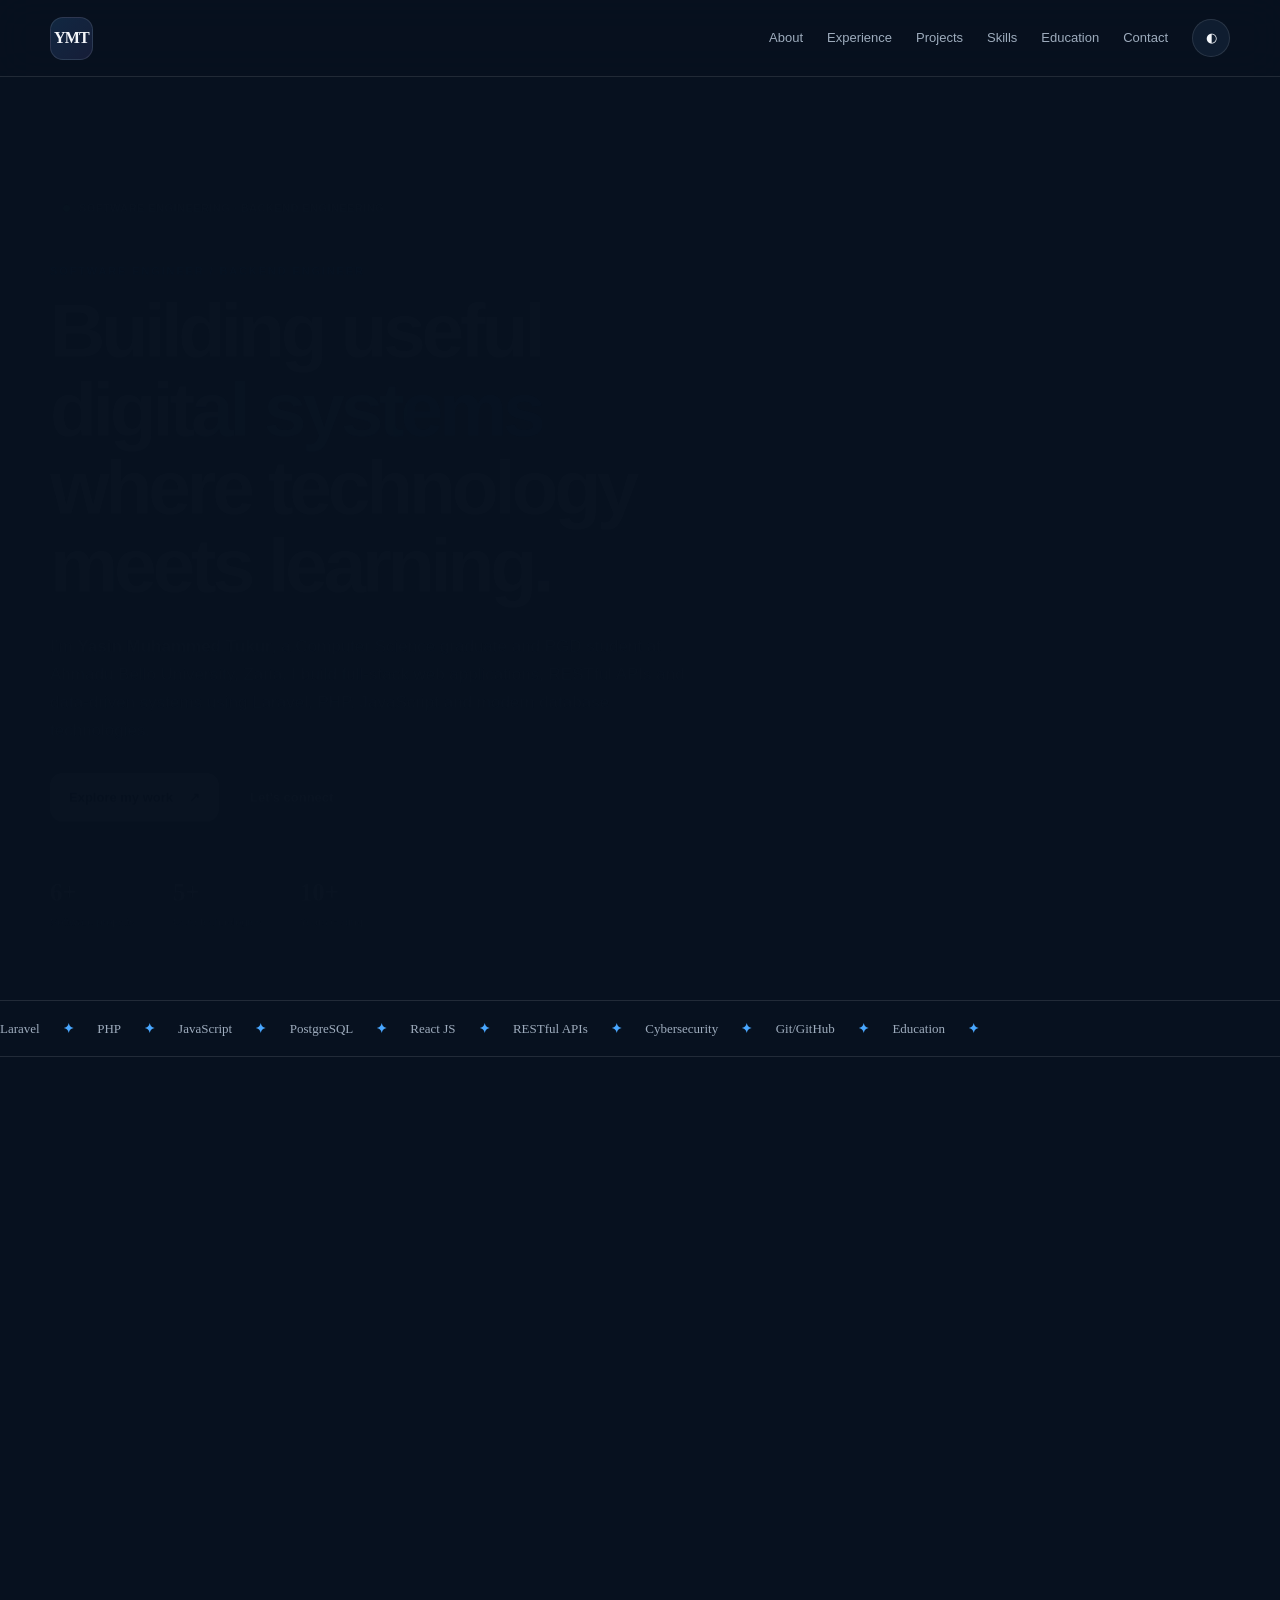
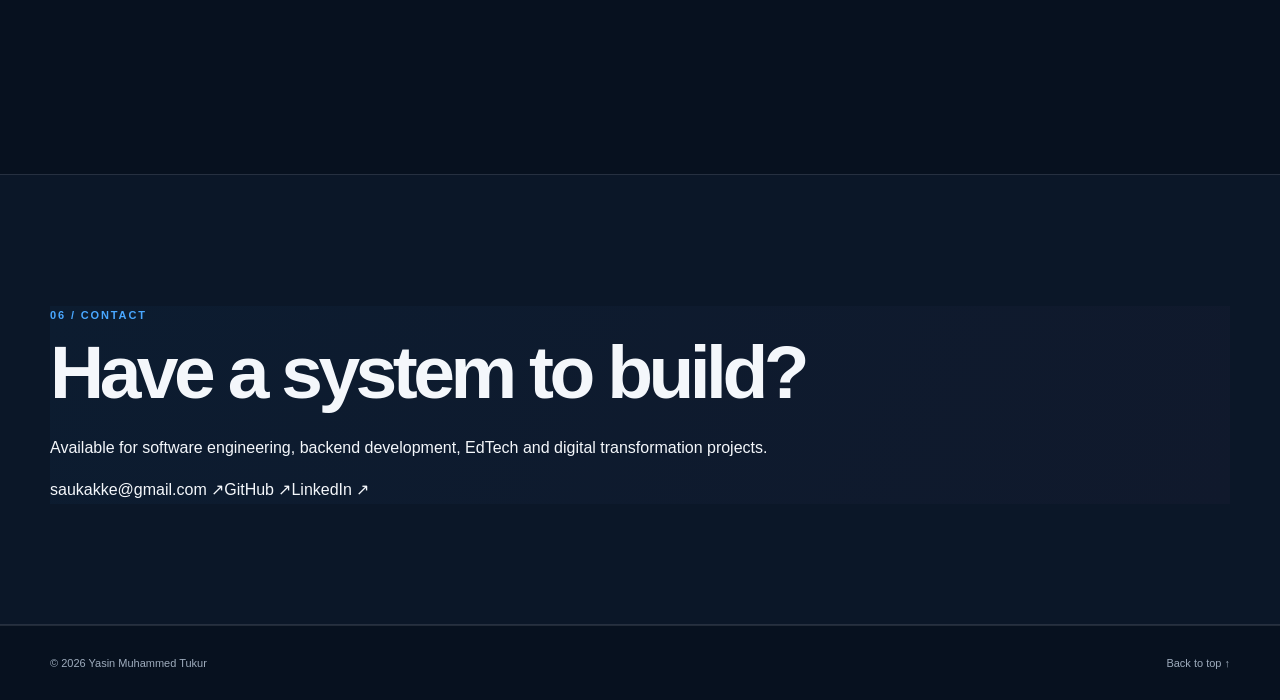
==== commit f07dfa1f: "refactor: focus portfolio on software engineering experience" ====
--- a/index.html
+++ b/index.html
@@ -1,6 +1,6 @@
-<!doctype html><html lang="en"><head><meta charset="utf-8"><meta name="viewport" content="width=device-width,initial-scale=1"><meta name="description" content="Yasin Muhammed Tukur — Software Engineer, Backend Engineer, Educator and EdTech builder based in Zaria, Nigeria."><meta name="author" content="Yasin Muhammed Tukur"><meta name="theme-color" content="#07111f"><meta name="referrer" content="strict-origin-when-cross-origin"><meta http-equiv="Content-Security-Policy" content="default-src 'self'; base-uri 'self'; object-src 'none'; frame-ancestors 'none'; form-action 'none'; script-src 'self'; style-src 'self' https://fonts.googleapis.com; font-src https://fonts.gstatic.com; img-src 'self' data: https://img.shields.io; connect-src 'self'; upgrade-insecure-requests"><meta property="og:title" content="Yasin Muhammed Tukur | Software Engineer & EdTech Builder"><meta property="og:description" content="Portfolio of Yasin Muhammed Tukur — Laravel, PHP, JavaScript, APIs, databases, EdTech and software engineering."><meta property="og:type" content="website"><meta property="og:url" content="https://saukakke.github.io/portfolio/"><title>Yasin Muhammed Tukur | Software Engineer & EdTech Builder</title><link rel="preconnect" href="https://fonts.googleapis.com"><link rel="preconnect" href="https://fonts.gstatic.com" crossorigin><link href="https://fonts.googleapis.com/css2?family=DM+Sans:wght@400;500;600;700&family=Space+Grotesk:wght@500;600;700&display=swap" rel="stylesheet"><link rel="stylesheet" href="styles.css"></head><body><header class="site-header" id="top"><nav class="nav container" aria-label="Primary navigation"><a class="brand" href="#top" aria-label="Yasin Muhammed Tukur home">YMT</a><button class="menu-toggle" id="menuToggle" type="button" aria-controls="navLinks" aria-expanded="false" aria-label="Open navigation"><span></span><span></span></button><div class="nav-links" id="navLinks"><a href="#about">About</a><a href="#experience">Experience</a><a href="#projects">Projects</a><a href="#skills">Skills</a><a href="#education">Education</a><a href="#contact">Contact</a><button class="theme-toggle" id="themeToggle" type="button" aria-label="Switch colour theme">◐</button></div></nav></header><main><section class="hero container"><div class="hero-copy reveal"><p class="eyebrow"><span></span> Software · EdTech · Backend Engineering</p><p class="kicker">SOFTWARE ENGINEER / BACKEND ENGINEER / EDUCATOR</p><h1>Building useful <em>digital systems</em> where technology meets learning.</h1><p class="hero-text">I’m <strong>Yasin Muhammed Tukur</strong>, a Computer Science graduate and PGD student at Ahmadu Bello University, Zaria. I build full-stack web applications, RESTful APIs and education-focused platforms using Laravel, PHP, JavaScript and modern database systems.</p><div class="actions"><a class="btn primary" href="#projects">Explore my work <span>↗</span></a><a class="btn secondary" href="#contact">Let’s connect</a></div><div class="stats"><div><strong>10+</strong><span>Years teaching</span></div><div><strong>150+</strong><span>Daily users served</span></div><div><strong>500+</strong><span>Students mentored</span></div></div></div><div class="hero-visual reveal"><div class="portrait-frame"><div class="glow"></div><img src="assets/profile.svg" alt="Portrait of Yasin Muhammed Tukur" fetchpriority="high"></div><div class="floating-card one"><small>01</small><strong>Backend</strong><span>Laravel · PHP · APIs</span></div><div class="floating-card two"><small>02</small><strong>EdTech</strong><span>Learning systems · AI</span></div></div></section><div class="marquee" aria-hidden="true"><div>Laravel <b>✦</b> PHP <b>✦</b> JavaScript <b>✦</b> PostgreSQL <b>✦</b> React JS <b>✦</b> RESTful APIs <b>✦</b> Cybersecurity <b>✦</b> Git/GitHub <b>✦</b> Education <b>✦</b></div></div><section class="section container" id="about"><div class="section-head reveal"><p class="label">01 / About</p><h2>A developer with an educator’s mindset.</h2></div><div class="about-grid"><div class="prose reveal"><p class="lead">My work sits at the intersection of <strong>software development, education and data management</strong>. I enjoy turning operational problems into dependable digital products.</p><p>My professional background spans backend engineering, frontend development, teaching, examination administration, ICT training and community development. I have built applications for logistics, education, school administration, healthcare and workflow management.</p><p>At Zuhsyn Innovations Limited, I worked as a Backend Engineer on an AI-powered Learning Management System, building the Laravel/PostgreSQL API layer, coordinating microservices and integrating a Python FastAPI experiment module with a React frontend.</p></div><div class="facts reveal"><div><span>Based in</span><strong>Zaria, Kaduna State, Nigeria</strong></div><div><span>Focus</span><strong>Full-stack & Backend Engineering</strong></div><div><span>Domains</span><strong>EdTech · Web · APIs · Data</strong></div><div><span>Languages</span><strong>English · Hausa</strong></div><div><span>GitHub</span><a href="https://github.com/saukakke" target="_blank" rel="noopener noreferrer">github.com/saukakke ↗</a></div><div><span>LinkedIn</span><a href="https://www.linkedin.com/in/yasin-muhammed-tukur" target="_blank" rel="noopener noreferrer">/in/yasin-muhammed-tukur ↗</a></div></div></div></section><section class="section dark" id="experience"><div class="container"><div class="section-head reveal"><p class="label">02 / Experience</p><h2>Technology and education, side by side.</h2></div><div class="timeline"><article class="timeline-item reveal"><time>2024 — 2026</time><div><h3>Backend Engineer <span>@ Zuhsyn Innovations Limited</span></h3><p>Engineered the primary Laravel/PostgreSQL RESTful API for an AI-powered LMS and coordinated Python FastAPI experiment services with a React frontend.</p><ul><li>Integrated CO₂ and heat-transfer laboratory simulation services.</li><li>Designed scalable microservices and coordinated cross-team APIs.</li><li>Deployed services on Railway with production-focused data flow.</li></ul></div></article><article class="timeline-item reveal"><time>Jun 2024 — Jun 2025</time><div><h3>NYSC Service · Community Development Teacher <span>@ GDJSS Gashaka</span></h3><p>Taught Computer Science to 150+ secondary students, mentored coding projects and organized digital-literacy workshops reaching 200+ community members.</p></div></article><article class="timeline-item reveal"><time>Dec 2024 — Jun 2025</time><div><h3>Teacher <span>@ Darul Ummah Gashaka</span></h3><p>Delivered Islamic and computer education, developed computer basics and cybersecurity curricula, and led extracurricular coding sessions.</p></div></article><article class="timeline-item reveal"><time>Jun — Jul 2023</time><div><h3>Front-end Web Developer <span>@ Zaptrance World Wide Limited</span></h3><p>Built responsive interfaces with HTML5, CSS3, JavaScript and Bootstrap, integrated APIs and resolved 15+ issues before launch.</p></div></article><article class="timeline-item reveal"><time>May — Jul 2023</time><div><h3>Web Developer · Voluntary <span>@ AllforSkill</span></h3><p>Built JavaScript and Bootstrap components for a skill-building platform serving 100+ learners and improved site performance.</p></div></article><article class="timeline-item reveal"><time>Jul 2019 — Dec 2023</time><div><h3>Examination Officer III <span>@ Irshadil Islamiyya</span></h3><p>Coordinated examinations for 300+ students, managed digital records, analyzed results with Excel and supervised grading.</p></div></article><article class="timeline-item reveal"><time>Jun 2014 — May 2024</time><div><h3>Teacher <span>@ Irshadil Islamiyya</span></h3><p>Taught computer science and general subjects, mentored 500+ students and introduced Python and Java into the curriculum.</p></div></article><article class="timeline-item reveal"><time>Aug — Dec 2020</time><div><h3>Instructor · Computer Literacy <span>@ NACO</span></h3><p>Delivered ICT training to 50+ adults in Microsoft Office, basic programming and cybersecurity.</p></div></article><article class="timeline-item reveal"><time>Jul — Dec 2018</time><div><h3>SIWES · Industrial Training <span>@ Institute of Computing & ICT, ABU</span></h3><p>Assisted with network maintenance, software troubleshooting and wireless setup optimization for 200+ users.</p></div></article></div></div></section><section class="section container" id="projects"><div class="section-head reveal"><p class="label">03 / Selected work</p><h2>Recent systems built around education, data and digital workflows.</h2></div><div class="projects">
+<!doctype html><html lang="en"><head><meta charset="utf-8"><meta name="viewport" content="width=device-width,initial-scale=1"><meta name="description" content="Yasin Muhammed Tukur — Software Engineer and Backend Engineer based in Zaria, Nigeria."><meta name="author" content="Yasin Muhammed Tukur"><meta name="theme-color" content="#07111f"><meta name="referrer" content="strict-origin-when-cross-origin"><meta http-equiv="Content-Security-Policy" content="default-src 'self'; base-uri 'self'; object-src 'none'; frame-ancestors 'none'; form-action 'none'; script-src 'self'; style-src 'self' https://fonts.googleapis.com; font-src https://fonts.gstatic.com; img-src 'self' data: https://img.shields.io; connect-src 'self'; upgrade-insecure-requests"><meta property="og:title" content="Yasin Muhammed Tukur | Software Engineer & EdTech Builder"><meta property="og:description" content="Portfolio of Yasin Muhammed Tukur — Laravel, PHP, JavaScript, APIs, databases, EdTech and software engineering."><meta property="og:type" content="website"><meta property="og:url" content="https://saukakke.github.io/portfolio/"><title>Yasin Muhammed Tukur | Software Engineer & EdTech Builder</title><link rel="preconnect" href="https://fonts.googleapis.com"><link rel="preconnect" href="https://fonts.gstatic.com" crossorigin><link href="https://fonts.googleapis.com/css2?family=DM+Sans:wght@400;500;600;700&family=Space+Grotesk:wght@500;600;700&display=swap" rel="stylesheet"><link rel="stylesheet" href="styles.css"></head><body><header class="site-header" id="top"><nav class="nav container" aria-label="Primary navigation"><a class="brand" href="#top" aria-label="Yasin Muhammed Tukur home">YMT</a><button class="menu-toggle" id="menuToggle" type="button" aria-controls="navLinks" aria-expanded="false" aria-label="Open navigation"><span></span><span></span></button><div class="nav-links" id="navLinks"><a href="#about">About</a><a href="#experience">Experience</a><a href="#projects">Projects</a><a href="#skills">Skills</a><a href="#education">Education</a><a href="#contact">Contact</a><button class="theme-toggle" id="themeToggle" type="button" aria-label="Switch colour theme">◐</button></div></nav></header><main><section class="hero container"><div class="hero-copy reveal"><p class="eyebrow"><span></span> Software Engineering · Backend Engineering</p><p class="kicker">SOFTWARE ENGINEER / BACKEND ENGINEER</p><h1>Building useful <em>digital systems</em> where technology meets learning.</h1><p class="hero-text">I’m <strong>Yasin Muhammed Tukur</strong>, a Computer Science graduate and PGD student at Ahmadu Bello University, Zaria. I build full-stack web applications, RESTful APIs and data-driven systems using Laravel, PHP, JavaScript and modern database technologies.</p><div class="actions"><a class="btn primary" href="#projects">Explore my work <span>↗</span></a><a class="btn secondary" href="#contact">Let’s connect</a></div><div class="stats"><div><strong>6+</strong><span>Software projects</span></div><div><strong>5+</strong><span>Core technologies</span></div><div><strong>10+</strong><span>Years coding</span></div></div></div><div class="hero-visual reveal"><div class="portrait-frame"><div class="glow"></div><img src="assets/profile.svg" alt="Portrait of Yasin Muhammed Tukur" fetchpriority="high"></div><div class="floating-card one"><small>01</small><strong>Backend</strong><span>Laravel · PHP · APIs</span></div><div class="floating-card two"><small>02</small><strong>EdTech</strong><span>Learning systems · AI</span></div></div></section><div class="marquee" aria-hidden="true"><div>Laravel <b>✦</b> PHP <b>✦</b> JavaScript <b>✦</b> PostgreSQL <b>✦</b> React JS <b>✦</b> RESTful APIs <b>✦</b> Cybersecurity <b>✦</b> Git/GitHub <b>✦</b> Education <b>✦</b></div></div><section class="section container" id="about"><div class="section-head reveal"><p class="label">01 / About</p><h2>A developer with an educator’s mindset.</h2></div><div class="about-grid"><div class="prose reveal"><p class="lead">My work focuses on <strong>software engineering, backend development and data-driven systems</strong>. I enjoy turning operational problems into dependable digital products.</p><p>My professional background includes backend engineering and frontend web development, with hands-on experience building applications for education, school administration, logistics and workflow management.</p><p>At Zuhsyn Innovations Limited, I worked as a Backend Engineer on an AI-powered Learning Management System, building the Laravel/PostgreSQL API layer, coordinating microservices and integrating a Python FastAPI experiment module with a React frontend.</p></div><div class="facts reveal"><div><span>Based in</span><strong>Zaria, Kaduna State, Nigeria</strong></div><div><span>Focus</span><strong>Full-stack & Backend Engineering</strong></div><div><span>Domains</span><strong>Web · APIs · Databases · Software Systems</strong></div><div><span>Languages</span><strong>English · Hausa</strong></div><div><span>GitHub</span><a href="https://github.com/saukakke" target="_blank" rel="noopener noreferrer">github.com/saukakke ↗</a></div><div><span>LinkedIn</span><a href="https://www.linkedin.com/in/yasin-muhammed-tukur" target="_blank" rel="noopener noreferrer">/in/yasin-muhammed-tukur ↗</a></div></div></div></section><section class="section dark" id="experience"><div class="container"><div class="section-head reveal"><p class="label">02 / Experience</p><h2>Software engineering experience.</h2></div><div class="timeline"><article class="timeline-item reveal"><time>2024 — 2026</time><div><h3>Backend Engineer <span>@ Zuhsyn Innovations Limited</span></h3><p>Engineered the primary Laravel/PostgreSQL RESTful API for an AI-powered LMS and coordinated Python FastAPI experiment services with a React frontend.</p><ul><li>Integrated CO₂ and heat-transfer laboratory simulation services.</li><li>Designed scalable microservices and coordinated cross-team APIs.</li><li>Deployed services on Railway with production-focused data flow.</li></ul></div></article><article class="timeline-item reveal"><time>Jun — Jul 2023</time><div><h3>Front-end Web Developer <span>@ Zaptrance World Wide Limited</span></h3><p>Built responsive interfaces with HTML5, CSS3, JavaScript and Bootstrap, integrated APIs and resolved 15+ issues before launch.</p></div></article><article class="timeline-item reveal"><time>May — Jul 2023</time><div><h3>Web Developer · Voluntary <span>@ AllforSkill</span></h3><p>Built JavaScript and Bootstrap components for a skill-building platform serving 100+ learners and improved site performance.</p></div></article><article class="timeline-item reveal"><time>Jul — Dec 2018</time><div><h3>SIWES · Industrial Training <span>@ Institute of Computing & ICT, ABU</span></h3><p>Assisted with network maintenance, software troubleshooting and wireless setup optimization for 200+ users.</p></div></article></div></div></section><section class="section container" id="projects"><div class="section-head reveal"><p class="label">03 / Selected work</p><h2>Recent systems built around education, data and digital workflows.</h2></div><div class="projects">
 <article class="project featured reveal">
-<div class="project-media placeholder"><span>SCREENSHOT PLACEHOLDER</span><small>Beneficiary dashboard / impact reporting</small></div>
+<div class="project-media screenshot"><img src="screenshots/benefit-impact-system/01-overview.svg" alt="Benefit Impact System screenshot placeholder"><small>Beneficiary dashboard / impact reporting</small></div>
 <small>01 · BENEFICIARY MANAGEMENT / IMPACT TRACKING</small><h3>Benefit Impact System</h3>
 <p>A centralised beneficiary management and impact tracking platform for UCSI. It connects beneficiary records with programmes, interventions, enrolments, assessments, impact indicators and reporting workflows.</p>
 <div class="project-badges"><img src="https://img.shields.io/badge/PHP-8.x-777BB4?logo=php&logoColor=white" alt="PHP 8.x"><img src="https://img.shields.io/badge/MySQL-8.x-4479A1?logo=mysql&logoColor=white" alt="MySQL 8.x"><img src="https://img.shields.io/badge/Bootstrap-5-7952B3?logo=bootstrap&logoColor=white" alt="Bootstrap 5"><img src="https://img.shields.io/badge/JavaScript-ES6%2B-F7DF1E?logo=javascript&logoColor=black" alt="JavaScript ES6+"></div>
@@ -8,7 +8,7 @@
 <a href="https://github.com/saukakke/benefit_impact_system" target="_blank" rel="noopener noreferrer">View GitHub repository ↗</a>
 </article>
 <article class="project featured reveal">
-<div class="project-media placeholder"><span>SCREENSHOT PLACEHOLDER</span><small>Project workflow / defense management</small></div>
+<div class="project-media screenshot"><img src="screenshots/school-project-management-system/01-overview.svg" alt="School Project Management System screenshot placeholder"><small>Project workflow / defense management</small></div>
 <small>02 · EDUCATION / PROJECT MANAGEMENT</small><h3>School Project Management System</h3>
 <p>A Laravel 12 university project-management platform covering student projects, supervision, role-scoped access, project workflow, private files, similarity-analysis authorization, defense scheduling, notifications and audit logging.</p>
 <div class="project-badges"><img src="https://img.shields.io/badge/Laravel-12-FF2D20?logo=laravel&logoColor=white" alt="Laravel 12"><img src="https://img.shields.io/badge/PHP-8.2%2B-777BB4?logo=php&logoColor=white" alt="PHP 8.2+"><img src="https://img.shields.io/badge/React-Frontend-61DAFB?logo=react&logoColor=black" alt="React"><img src="https://img.shields.io/badge/Tailwind_CSS-4-06B6D4?logo=tailwindcss&logoColor=white" alt="Tailwind CSS 4"></div>
@@ -16,7 +16,7 @@
 <a href="https://github.com/saukakke/school-project-management-system" target="_blank" rel="noopener noreferrer">View GitHub repository ↗</a>
 </article>
 <article class="project featured reveal">
-<div class="project-media placeholder"><span>SCREENSHOT PLACEHOLDER</span><small>Student submission / similarity analytics</small></div>
+<div class="project-media screenshot"><img src="screenshots/veritas-plagiarism-detection/01-overview.svg" alt="Veritas Plagiarism Detection & Academic Integrity Platform screenshot placeholder"><small>Student submission / similarity analytics</small></div>
 <small>03 · AI / ACADEMIC INTEGRITY</small><h3>Veritas Plagiarism Detection & Academic Integrity Platform</h3>
 <p>A Laravel 12 platform for document integrity analysis, plagiarism detection, institutional workflows, research support, privacy controls and reporting. The core engine uses text extraction, shingling, MinHash fingerprints, persistent LSH indexing and similarity evidence for human academic review.</p>
 <div class="project-badges"><img src="https://img.shields.io/badge/Laravel-12-FF2D20?logo=laravel&logoColor=white" alt="Laravel 12"><img src="https://img.shields.io/badge/PHP-8.2%2B-777BB4?logo=php&logoColor=white" alt="PHP"><img src="https://img.shields.io/badge/Vite-7-646CFF?logo=vite&logoColor=white" alt="Vite 7"><img src="https://img.shields.io/badge/Tailwind_CSS-4-06B6D4?logo=tailwindcss&logoColor=white" alt="Tailwind CSS 4"></div>
@@ -24,7 +24,7 @@
 <a href="https://github.com/saukakke/plagiarism_detection_system" target="_blank" rel="noopener noreferrer">View GitHub repository ↗</a>
 </article>
 <article class="project featured reveal">
-<div class="project-media placeholder"><span>SCREENSHOT PLACEHOLDER</span><small>Offline course learning / learner dashboard</small></div>
+<div class="project-media screenshot"><img src="screenshots/learnhub/01-overview.svg" alt="LearnHub screenshot placeholder"><small>Offline course learning / learner dashboard</small></div>
 <small>04 · EDTECH / OFFLINE-FIRST</small><h3>LearnHub</h3>
 <p>An Offline-First Hybrid Learning Hub designed as an MVP for blended learning environments. It combines a Laravel REST API with a React/Tailwind frontend, SQLite persistence, Sanctum authentication and IndexedDB-based offline storage.</p>
 <div class="project-badges"><img src="https://img.shields.io/badge/Laravel-12-FF2D20?logo=laravel&logoColor=white" alt="Laravel 12"><img src="https://img.shields.io/badge/React-19-61DAFB?logo=react&logoColor=black" alt="React 19"><img src="https://img.shields.io/badge/Tailwind_CSS-4-06B6D4?logo=tailwindcss&logoColor=white" alt="Tailwind CSS 4"><img src="https://img.shields.io/badge/SQLite-Database-003B57?logo=sqlite&logoColor=white" alt="SQLite"></div>
@@ -32,7 +32,7 @@
 <a href="https://github.com/saukakke/learnhub" target="_blank" rel="noopener noreferrer">View GitHub repository ↗</a>
 </article>
 <article class="project featured reveal">
-<div class="project-media placeholder"><span>SCREENSHOT PLACEHOLDER</span><small>Event discovery / ticket purchase / QR check-in</small></div>
+<div class="project-media screenshot"><img src="screenshots/eventflow-event-ticketing/01-overview.svg" alt="EventFlow — Event Ticketing Platform screenshot placeholder"><small>Event discovery / ticket purchase / QR check-in</small></div>
 <small>05 · EVENT TECHNOLOGY / FULL-STACK</small><h3>EventFlow — Event Ticketing Platform</h3>
 <p>A Nigerian-focused full-stack event ticketing platform for event discovery, ticket inventory, authenticated ordering, Paystack Test Mode checkout, server-side payment verification, digital QR tickets, organizer analytics, venue check-in and administrator controls.</p>
 <div class="project-badges"><img src="https://img.shields.io/badge/Next.js-16-000000?logo=next.js&logoColor=white" alt="Next.js 16"><img src="https://img.shields.io/badge/React-19-61DAFB?logo=react&logoColor=black" alt="React 19"><img src="https://img.shields.io/badge/TypeScript-5-3178C6?logo=typescript&logoColor=white" alt="TypeScript 5"><img src="https://img.shields.io/badge/PostgreSQL-15%2B-4169E1?logo=postgresql&logoColor=white" alt="PostgreSQL 15+"><img src="https://img.shields.io/badge/Prisma-6-2D3748?logo=prisma&logoColor=white" alt="Prisma 6"></div>
@@ -40,7 +40,7 @@
 <a href="https://github.com/saukakke/event-ticketing" target="_blank" rel="noopener noreferrer">View GitHub repository ↗</a>
 </article>
 <article class="project featured reveal">
-<div class="project-media placeholder"><span>SCREENSHOT PLACEHOLDER</span><small>Exam dashboard / timed assessment / result review</small></div>
+<div class="project-media screenshot"><img src="screenshots/cbt-system/01-overview.svg" alt="CBT System screenshot placeholder"><small>Exam dashboard / timed assessment / result review</small></div>
 <small>06 · EDUCATION / COMPUTER-BASED TESTING</small><h3>CBT System</h3>
 <p>A production-oriented Computer Based Testing platform built with Laravel 12, Blade and Eloquent, supporting Admin, Teacher and Student roles, exam scheduling, question banks, timed assessments, automatic submission, result reporting and controlled retakes.</p>
 <div class="project-badges"><img src="https://img.shields.io/badge/Laravel-12-FF2D20?logo=laravel&logoColor=white" alt="Laravel 12"><img src="https://img.shields.io/badge/PHP-8.2%2B-777BB4?logo=php&logoColor=white" alt="PHP 8.2+"><img src="https://img.shields.io/badge/Blade-Templates-FF2D20?logo=laravel&logoColor=white" alt="Blade Templates"><img src="https://img.shields.io/badge/MySQL-8%2B-4479A1?logo=mysql&logoColor=white" alt="MySQL 8+"></div>
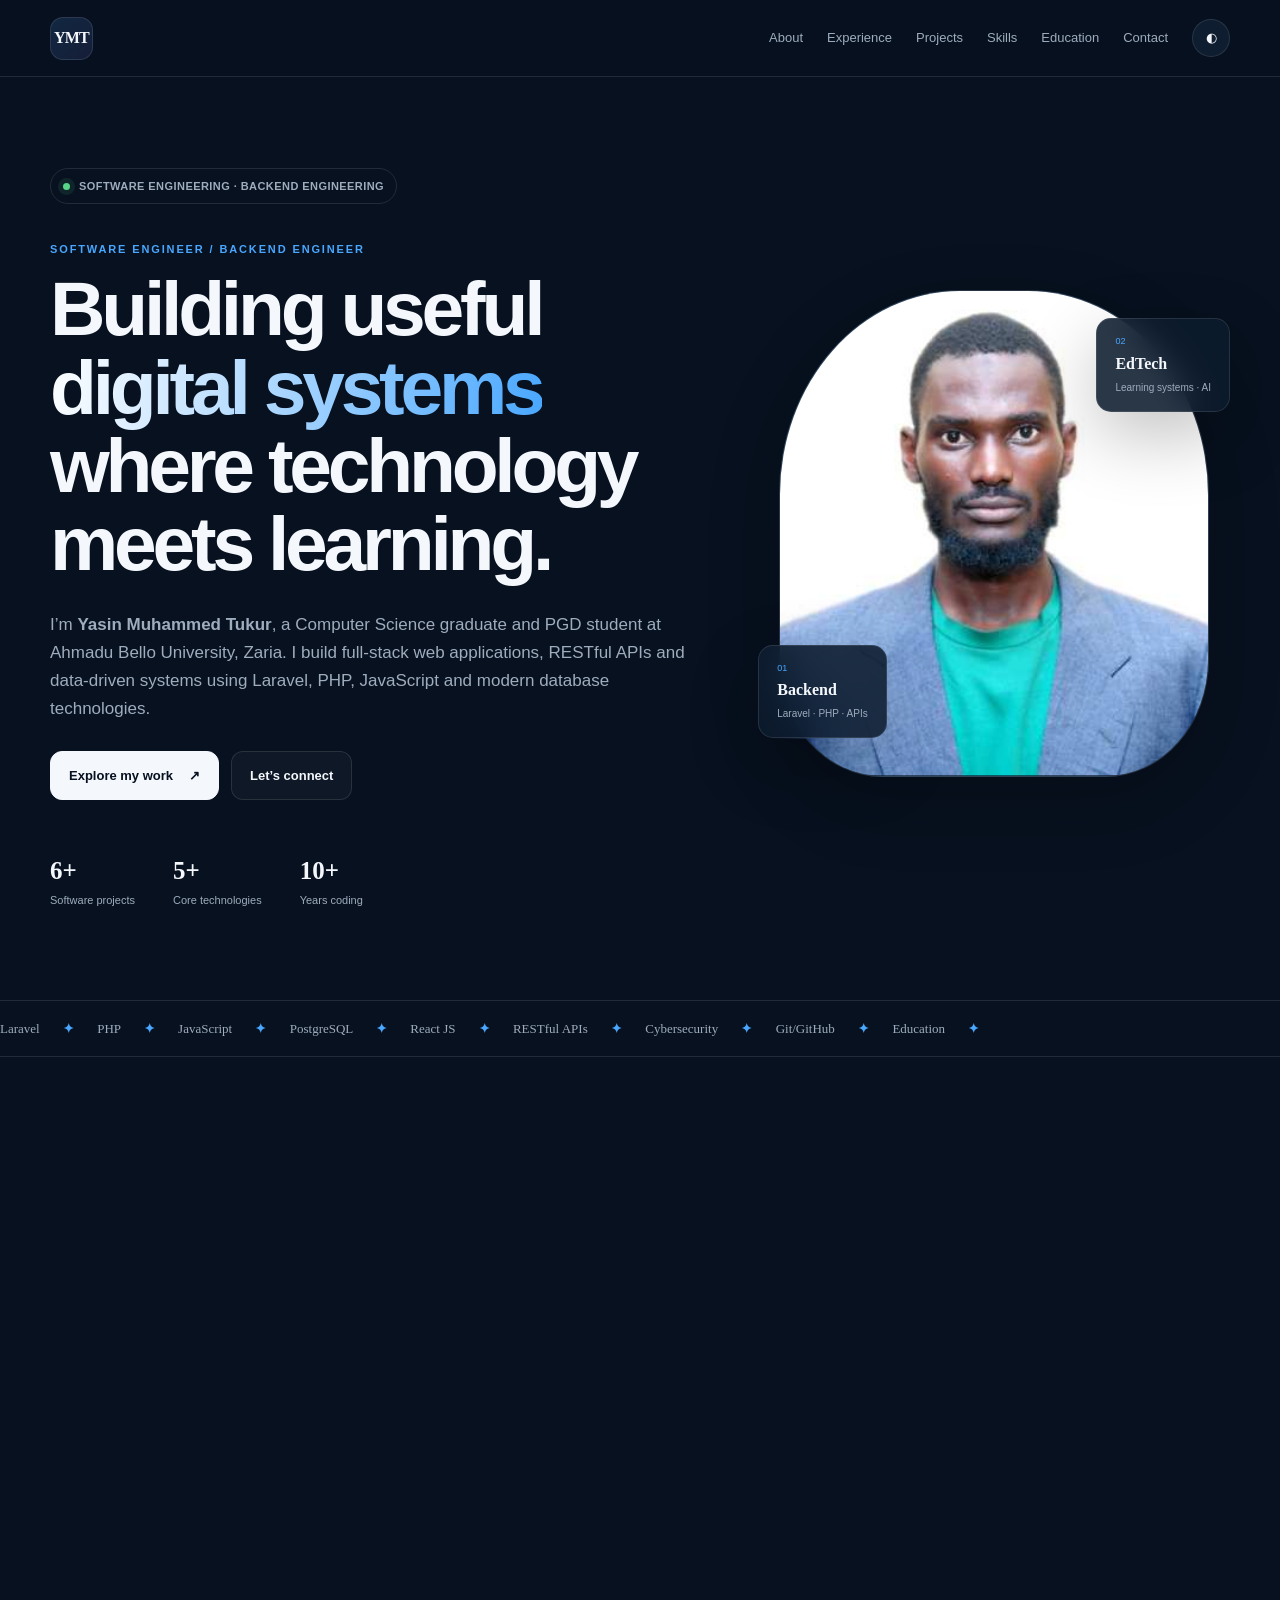
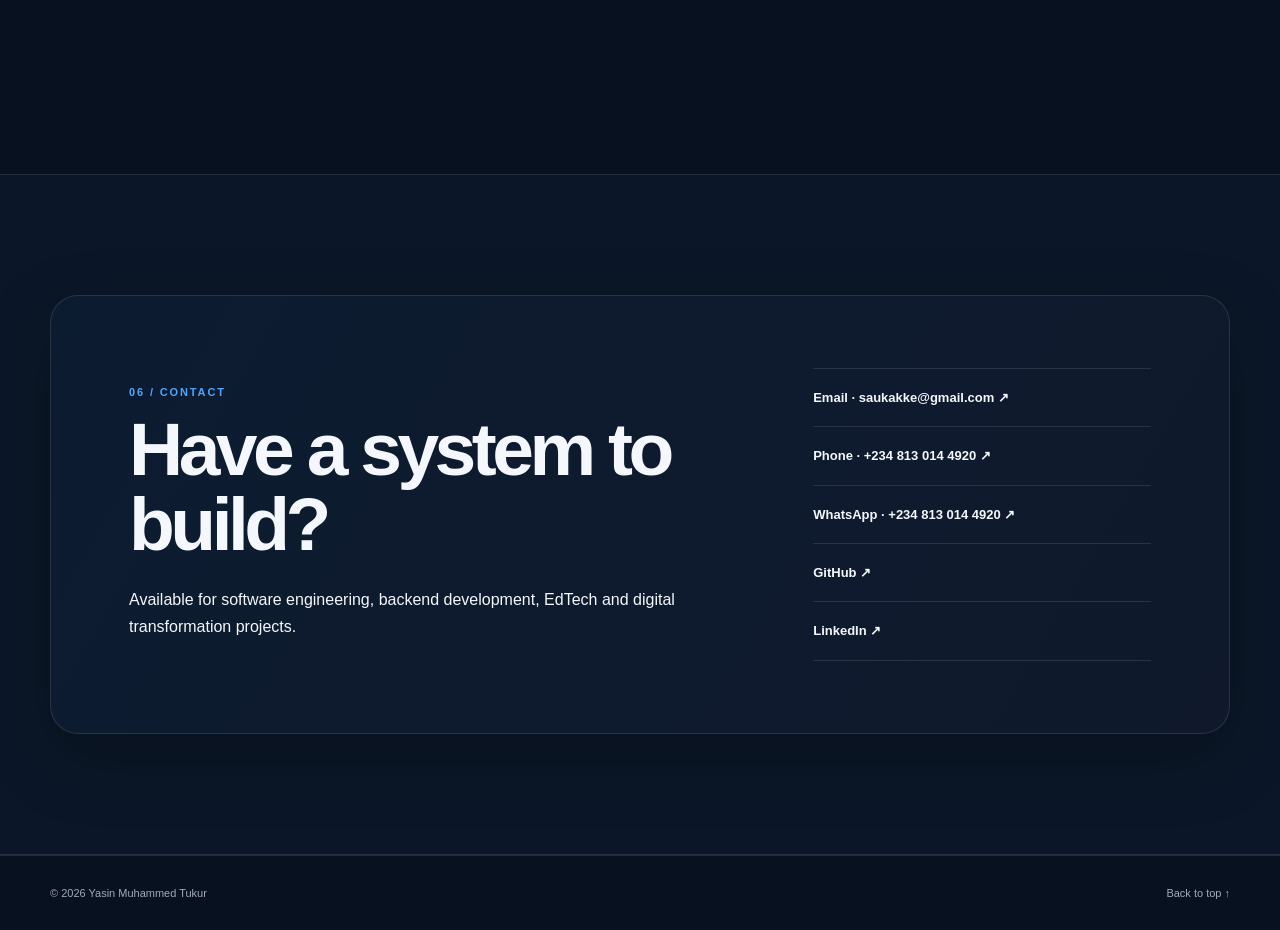
==== commit 24b2a75b: "feat: add phone and WhatsApp contact options" ====
--- a/index.html
+++ b/index.html
@@ -47,4 +47,4 @@
 <div class="tags"><span>RBAC</span><span>Timed Exams</span><span>Question Bank</span><span>Auto Submission</span><span>Result Reporting</span><span>Soft Deletes</span></div>
 <a href="https://github.com/saukakke/cbt_system" target="_blank" rel="noopener noreferrer">View GitHub repository ↗</a>
 </article>
-</div></div></section><section class="section soft" id="skills"><div class="container"><div class="section-head reveal"><p class="label">04 / Technical stack</p><h2>The tools behind the work.</h2></div><div class="skill-grid"><div class="skill-card reveal"><h3>Languages & Frameworks</h3><div class="tags"><span>Java</span><span>Python</span><span>PHP</span><span>JavaScript</span><span>Laravel</span><span>Vue.js</span><span>React JS</span><span>HTML5/CSS3</span><span>Bootstrap</span></div></div><div class="skill-card reveal"><h3>Laravel Ecosystem</h3><div class="tags"><span>Blade</span><span>Artisan CLI</span><span>Sanctum</span><span>PHPUnit</span><span>Composer</span><span>RESTful APIs</span></div></div><div class="skill-card reveal"><h3>Databases & Infrastructure</h3><div class="tags"><span>MySQL</span><span>PostgreSQL</span><span>SQLite</span><span>SQL</span><span>AWS</span><span>Railway</span></div></div><div class="skill-card reveal"><h3>Tools & Professional</h3><div class="tags"><span>Git/GitHub</span><span>VS Code</span><span>Cisco Packet Tracer</span><span>Cybersecurity</span><span>Data Management</span><span>Microsoft Office</span></div></div></div></div></section><section class="section container" id="education"><div class="section-head reveal"><p class="label">05 / Education</p><h2>Academic foundation.</h2></div><div class="education"><article class="edu reveal"><time>2026 · IN VIEW</time><div><h3>Postgraduate Diploma in Computer Science</h3><p>Ahmadu Bello University, Zaria</p><small>Software Engineering · Database Systems · Cybersecurity · Data Structures · Computer Architecture</small></div></article><article class="edu reveal"><time>2023</time><div><h3>B.Sc. Computer Science</h3><p>Ahmadu Bello University, Zaria</p><small>Software Engineering · Database Systems · Cybersecurity</small></div></article><article class="edu reveal"><time>2016</time><div><h3>Diploma (OND) in Computer Science</h3><p>Institute of Computing & ICT, Ahmadu Bello University, Zaria</p></div></article></div></section><section class="section dark" id="contact"><div class="container contact"><div><p class="label">06 / Contact</p><h2>Have a system to build?</h2><p>Available for software engineering, backend development, EdTech and digital transformation projects.</p></div><div class="contact-links"><a href="mailto:saukakke@gmail.com">saukakke@gmail.com ↗</a><a href="https://github.com/saukakke" target="_blank" rel="noopener noreferrer">GitHub ↗</a><a href="https://www.linkedin.com/in/yasin-muhammed-tukur" target="_blank" rel="noopener noreferrer">LinkedIn ↗</a></div></div></section></main><footer class="footer"><div class="container"><span>© 2026 Yasin Muhammed Tukur</span><a href="#top">Back to top ↑</a></div></footer><script src="script.js"></script></body></html>+</div></div></section><section class="section soft" id="skills"><div class="container"><div class="section-head reveal"><p class="label">04 / Technical stack</p><h2>The tools behind the work.</h2></div><div class="skill-grid"><div class="skill-card reveal"><h3>Languages & Frameworks</h3><div class="tags"><span>Java</span><span>Python</span><span>PHP</span><span>JavaScript</span><span>Laravel</span><span>Vue.js</span><span>React JS</span><span>HTML5/CSS3</span><span>Bootstrap</span></div></div><div class="skill-card reveal"><h3>Laravel Ecosystem</h3><div class="tags"><span>Blade</span><span>Artisan CLI</span><span>Sanctum</span><span>PHPUnit</span><span>Composer</span><span>RESTful APIs</span></div></div><div class="skill-card reveal"><h3>Databases & Infrastructure</h3><div class="tags"><span>MySQL</span><span>PostgreSQL</span><span>SQLite</span><span>SQL</span><span>AWS</span><span>Railway</span></div></div><div class="skill-card reveal"><h3>Tools & Professional</h3><div class="tags"><span>Git/GitHub</span><span>VS Code</span><span>Cisco Packet Tracer</span><span>Cybersecurity</span><span>Data Management</span><span>Microsoft Office</span></div></div></div></div></section><section class="section container" id="education"><div class="section-head reveal"><p class="label">05 / Education</p><h2>Academic foundation.</h2></div><div class="education"><article class="edu reveal"><time>2026 · IN VIEW</time><div><h3>Postgraduate Diploma in Computer Science</h3><p>Ahmadu Bello University, Zaria</p><small>Software Engineering · Database Systems · Cybersecurity · Data Structures · Computer Architecture</small></div></article><article class="edu reveal"><time>2023</time><div><h3>B.Sc. Computer Science</h3><p>Ahmadu Bello University, Zaria</p><small>Software Engineering · Database Systems · Cybersecurity</small></div></article><article class="edu reveal"><time>2016</time><div><h3>Diploma (OND) in Computer Science</h3><p>Institute of Computing & ICT, Ahmadu Bello University, Zaria</p></div></article></div></section><section class="section dark" id="contact"><div class="container contact"><div><p class="label">06 / Contact</p><h2>Have a system to build?</h2><p>Available for software engineering, backend development, EdTech and digital transformation projects.</p></div><div class="contact-links"><a href="mailto:saukakke@gmail.com">Email · saukakke@gmail.com ↗</a><a href="tel:+2348130144920">Phone · +234 813 014 4920 ↗</a><a href="https://wa.me/2348130144920" target="_blank" rel="noopener noreferrer">WhatsApp · +234 813 014 4920 ↗</a><a href="https://github.com/saukakke" target="_blank" rel="noopener noreferrer">GitHub ↗</a><a href="https://www.linkedin.com/in/yasin-muhammed-tukur" target="_blank" rel="noopener noreferrer">LinkedIn ↗</a></div></div></section></main><footer class="footer"><div class="container"><span>© 2026 Yasin Muhammed Tukur</span><a href="#top">Back to top ↑</a></div></footer><script src="script.js"></script></body></html>
--- a/styles.css
+++ b/styles.css
@@ -1 +1 @@
-:root{--bg:#07111f;--bg2:#0b1728;--surface:#0f1d30;--text:#f4f7fb;--muted:#9eacbd;--line:rgba(255,255,255,.11);--accent:#49a7ff;--accent2:#8d7cff;--soft:#edf3f8;--ink:#101b29;--shadow:0 24px 70px rgba(0,0,0,.24);--radius:22px;--container:1180px}*{box-sizing:border-box}html{scroll-behavior:smooth;scroll-padding-top:86px}body{margin:0;background:var(--bg);color:var(--text);font-family:"DM Sans",Arial,sans-serif;line-height:1.65;overflow-x:hidden}body.light{--bg:#f5f8fb;--bg2:#fff;--surface:#fff;--text:#0b1523;--muted:#5e6b7b;--line:rgba(9,24,40,.12);--soft:#e9f0f6;--ink:#101b29;--shadow:0 24px 70px rgba(22,47,71,.12)}a{color:inherit;text-decoration:none}button{font:inherit}img{max-width:100%;display:block}.container{width:min(calc(100% - 48px),var(--container));margin-inline:auto}.site-header{position:sticky;top:0;z-index:50;background:rgba(7,17,31,.86);backdrop-filter:blur(18px);border-bottom:1px solid var(--line)}.light .site-header{background:rgba(245,248,251,.9)}.nav{height:76px;display:flex;align-items:center;justify-content:space-between}.brand{display:grid;place-items:center;width:43px;height:43px;border:1px solid var(--line);border-radius:13px;background:linear-gradient(135deg,rgba(73,167,255,.16),rgba(141,124,255,.12));font-family:"Space Grotesk";font-weight:700;letter-spacing:-.05em}.nav-links{display:flex;align-items:center;gap:24px;color:var(--muted);font-size:13px}.nav-links a:hover{color:var(--text)}.theme-toggle,.menu-toggle{border:1px solid var(--line);background:var(--surface);color:var(--text);cursor:pointer}.theme-toggle{width:38px;height:38px;border-radius:50%}.menu-toggle{display:none;width:42px;height:42px;border-radius:11px;padding:0}.menu-toggle span{display:block;width:17px;height:1px;background:currentColor;margin:4px auto}.hero{min-height:calc(100vh - 76px);display:grid;grid-template-columns:1.15fr .85fr;align-items:center;gap:70px;padding-block:80px 90px}.eyebrow,.kicker,.label,.project small{font-size:11px;letter-spacing:.17em;text-transform:uppercase;font-weight:700}.eyebrow{display:inline-flex;align-items:center;gap:9px;padding:8px 12px;border:1px solid var(--line);border-radius:999px;color:var(--muted);letter-spacing:.04em;margin-bottom:25px}.eyebrow span{width:7px;height:7px;border-radius:50%;background:#57d68a;box-shadow:0 0 0 5px rgba(87,214,138,.1)}.kicker,.label,.project small{color:var(--accent)}.hero h1,.section-head h2,.contact h2,.project h3,.edu h3,.timeline h3,.skill-card h3,.achievement h3{font-family:"Space Grotesk",Arial,sans-serif}.hero h1{font-size:clamp(45px,6vw,82px);line-height:1.02;letter-spacing:-.055em;margin:8px 0 0;max-width:820px}.hero h1 em{font-style:normal;background:linear-gradient(100deg,#fff,var(--accent));-webkit-background-clip:text;background-clip:text;color:transparent}.light .hero h1 em{background:linear-gradient(100deg,#0b1523,#1976d2);-webkit-background-clip:text;background-clip:text;color:transparent}.hero-text{max-width:710px;color:var(--muted);font-size:17px;margin:28px 0}.actions{display:flex;gap:12px;flex-wrap:wrap}.btn{display:inline-flex;align-items:center;justify-content:center;gap:16px;padding:13px 18px;border-radius:12px;border:1px solid var(--line);font-size:13px;font-weight:700;transition:transform .2s,box-shadow .2s,background .2s}.btn:hover{transform:translateY(-2px)}.primary{background:var(--text);color:var(--bg);border-color:var(--text)}.secondary{background:rgba(255,255,255,.03)}.secondary:hover{background:var(--surface)}.stats{display:flex;gap:38px;margin-top:50px;flex-wrap:wrap}.stats div{display:grid}.stats strong{font-family:"Space Grotesk";font-size:25px}.stats span{font-size:11px;color:var(--muted);max-width:110px}.hero-visual{position:relative;min-height:610px;display:grid;place-items:center}.portrait-frame{position:relative;width:min(100%,430px);aspect-ratio:360/408;border-radius:42% 42% 24% 24%;overflow:hidden;background:linear-gradient(145deg,#18314c,#0b1625);border:1px solid var(--line);box-shadow:var(--shadow)}.portrait-frame img{position:absolute;inset:0;width:100%;height:100%;object-fit:cover;object-position:center}.glow{position:absolute;width:300px;height:300px;border-radius:50%;background:var(--accent);filter:blur(110px);opacity:.16;z-index:0}.floating-card{position:absolute;display:grid;gap:2px;padding:15px 18px;border:1px solid var(--line);border-radius:15px;background:rgba(13,28,46,.88);backdrop-filter:blur(16px);box-shadow:var(--shadow);z-index:2}.light .floating-card{background:rgba(255,255,255,.9)}.floating-card small{color:var(--accent);font-size:9px}.floating-card strong{font-family:"Space Grotesk"}.floating-card span{color:var(--muted);font-size:10px}.floating-card.one{left:0;bottom:100px}.floating-card.two{right:0;top:90px}.marquee{overflow:hidden;border-block:1px solid var(--line);padding:17px 0;color:var(--muted);font-family:"Space Grotesk";font-size:13px;white-space:nowrap}.marquee div{width:max-content;animation:marquee 35s linear infinite}.marquee b{color:var(--accent);padding:0 20px}@keyframes marquee{to{transform:translateX(-50%)}}.section{padding-block:120px}.dark{background:var(--bg2);border-block:1px solid var(--line)}.soft{background:var(--soft);color:var(--ink)}.section-head{display:grid;grid-template-columns:180px 1fr;gap:35px;margin-bottom:58px}.section-head h2{font-size:clamp(36px,5vw,62px);line-height:1.02;letter-spacing:-.055em;max-width:780px;margin:0}.about-grid{display:grid;grid-template-columns:1.3fr .7fr;gap:90px}.prose{max-width:740px;color:var(--muted);font-size:16px}.prose p{margin:0 0 24px}.prose .lead{font-size:24px;line-height:1.45;color:var(--text)}.light .prose .lead{color:var(--ink)}.facts{border-top:1px solid var(--line)}.facts div{display:grid;grid-template-columns:90px 1fr;gap:15px;padding:15px 0;border-bottom:1px solid var(--line);font-size:12px}.facts span{color:var(--muted)}.facts a{color:var(--accent)}.timeline{border-top:1px solid var(--line)}.timeline-item{display:grid;grid-template-columns:190px 1fr;gap:40px;padding:36px 0;border-bottom:1px solid var(--line)}.timeline time{font-size:11px;color:var(--accent);font-weight:700;letter-spacing:.1em;text-transform:uppercase}.timeline h3{font-size:23px;letter-spacing:-.025em;margin:0 0 9px}.timeline h3 span{color:var(--muted);font-weight:400}.timeline p,.timeline ul{color:var(--muted);font-size:14px}.timeline ul{padding-left:18px;margin-bottom:0}.timeline li{margin:5px 0}.projects{display:grid;grid-template-columns:repeat(2,minmax(0,1fr));gap:18px}.project-media{height:190px;margin:-28px -28px 24px;border-bottom:1px solid var(--line);overflow:hidden}.project-media.placeholder{display:grid;place-items:center;align-content:center;gap:8px;background:linear-gradient(135deg,rgba(73,167,255,.13),rgba(141,124,255,.08)),repeating-linear-gradient(45deg,rgba(255,255,255,.035) 0,rgba(255,255,255,.035) 1px,transparent 1px,transparent 12px)}.project-media.placeholder span{font-family:"Space Grotesk";font-size:11px;font-weight:700;letter-spacing:.14em;color:var(--accent)}.project-media.placeholder small{color:var(--muted);font-size:11px}.project-badges{display:flex;flex-wrap:wrap;gap:6px;margin:15px 0 2px}.project-badges img{height:20px;width:auto;max-width:100%;display:block}.project{min-height:330px;padding:28px;border:1px solid var(--line);border-radius:var(--radius);background:linear-gradient(145deg,rgba(255,255,255,.045),rgba(255,255,255,.012));display:flex;flex-direction:column;overflow:hidden;transition:transform .25s,border-color .25s}.project:hover{transform:translateY(-5px);border-color:rgba(73,167,255,.45)}.project.featured{grid-column:1/-1;min-height:390px;background:radial-gradient(circle at 90% 10%,rgba(73,167,255,.16),transparent 35%),linear-gradient(145deg,rgba(255,255,255,.06),rgba(255,255,255,.015))}.project h3{font-size:34px;letter-spacing:-.04em;line-height:1.05;margin:8px 0 12px}.project p{color:var(--muted);font-size:14px;max-width:700px}.project a{margin-top:auto;padding-top:17px;color:var(--accent);font-size:12px;font-weight:700}.tags{display:flex;gap:7px;flex-wrap:wrap}.tags span{padding:6px 9px;border:1px solid var(--line);border-radius:8px;font-size:10px;color:var(--muted)}.soft .tags span{color:var(--ink);border-color:rgba(9,24,40,.12)}.skill-grid{display:grid;grid-template-columns:repeat(2,minmax(0,1fr));gap:18px}.skill-card{padding:27px;border:1px solid rgba(9,24,40,.12);border-radius:18px;background:rgba(255,255,255,.58)}.skill-card h3{margin:0 0 18px;font-size:20px}.education{border-top:1px solid var(--line)}.edu{display:grid;grid-template-columns:170px 1fr;gap:35px;padding:30px 0;border-bottom:1px solid var(--line)}.edu time{font-size:11px;color:var(--accent);font-weight:700}.edu h3{font-size:24px;line-height:1.1;margin:0 0 5px}.edu p,.edu small{color:var(--muted)}.edu p{margin:0}.edu small{display:block;margin-top:8px;font-size:12px}.sub-head{margin:90px 0 28px}.sub-head h3{font-family:"Space Grotesk";font-size:28px;margin:5px 0 0}.certs{display:grid;grid-template-columns:repeat(2,minmax(0,1fr));gap:1px;background:var(--line);border:1px solid var(--line)}.certs>div{padding:28px;background:var(--bg2)}.certs strong{font-family:"Space Grotesk"}.certs p{color:var(--muted);font-size:13px;margin:10px 0 0}.achievements{display:grid;grid-template-columns:repeat(4,minmax(0,1fr));gap:14px}.achievement{padding:24px;border:1px solid var(--line);border-radius:18px}.achievement span{color:var(--accent);font-size:11px;font-weight:700}.achievement h3{font-size:20px;line-height:1.15}.achievement p{font-size:12px;color:var(--muted)}.quote-section{padding-block:80px;text-align:center}.quote-mark{font:80px/1 Georgia,serif;color:var(--accent);margin:0}.quote-section blockquote{max-width:850px;margin:0 auto;font:500 clamp(27px,4vw,48px)/1.15 "Space Grotesk";letter-spacing:-.04em}.contact{background:linear-gradient(120deg,#0c1c30,#10192c)}.contact-grid{display:grid;grid-template-columns:1fr .8fr;gap:90px}.contact h2{font-size:clamp(44px,6vw,75px);line-height:1;letter-spacing:-.06em;margin:8px 0 25px}.contact-intro{max-width:560px;color:var(--muted);margin-bottom:30px}.contact-details{border-top:1px solid var(--line)}.contact-details>a,.contact-details>div{display:grid;grid-template-columns:90px 1fr;gap:15px;padding:18px 0;border-bottom:1px solid var(--line);font-size:12px}.contact-details span{color:var(--muted)}.contact-details a:hover strong{color:var(--accent)}.footer{padding:28px 0;border-top:1px solid var(--line);color:var(--muted);font-size:11px}.footer .container{display:flex;justify-content:space-between;gap:20px}.footer strong{color:var(--text);font-family:"Space Grotesk"}.back-top{position:fixed;right:22px;bottom:22px;width:42px;height:42px;border-radius:50%;border:1px solid var(--line);background:var(--surface);color:var(--text);cursor:pointer;opacity:0;pointer-events:none;transform:translateY(15px);transition:.25s;z-index:60}.back-top.show{opacity:1;pointer-events:auto;transform:none}.reveal{opacity:1;transform:none}.js .reveal{opacity:0;transform:translateY(22px);transition:opacity .7s ease,transform .7s ease}.js .reveal.visible{opacity:1;transform:none}@media(max-width:950px){.hero{grid-template-columns:1fr;gap:40px}.hero-visual{min-height:500px}.about-grid,.contact-grid{grid-template-columns:1fr;gap:45px}.section-head{grid-template-columns:1fr;gap:12px}.achievements{grid-template-columns:repeat(2,1fr)}}@media(max-width:700px){.container{width:min(calc(100% - 30px),var(--container))}.nav{height:68px}.menu-toggle{display:block}.nav-links{position:absolute;left:15px;right:15px;top:68px;display:none;flex-direction:column;align-items:stretch;gap:3px;padding:14px;background:var(--surface);border:1px solid var(--line);border-radius:16px;box-shadow:var(--shadow)}.nav-links.open{display:flex}.nav-links a{padding:10px}.theme-toggle{margin:5px 0 0;align-self:flex-start}.hero{min-height:auto;padding-block:60px 70px}.hero h1{font-size:46px}.hero-text{font-size:15px}.stats{gap:18px;margin-top:38px}.hero-visual{min-height:420px}.portrait-frame{width:min(100%,350px)}.floating-card{display:none}.section{padding-block:82px}.section-head{margin-bottom:40px}.section-head h2{font-size:38px}.timeline-item{grid-template-columns:1fr;gap:10px;padding:30px 0}.projects,.skill-grid,.certs{grid-template-columns:1fr}.project.featured{grid-column:1}.project h3{font-size:29px}.edu{grid-template-columns:1fr;gap:8px}.achievements{grid-template-columns:1fr}.footer .container{display:grid}.contact-grid{gap:40px}.contact h2{font-size:48px}.contact-details>a,.contact-details>div{grid-template-columns:75px 1fr}.marquee{font-size:11px}}@media(prefers-reduced-motion:reduce){html{scroll-behavior:auto}.marquee div{animation:none}.js .reveal{transition:none}}+:root{--bg:#07111f;--bg2:#0b1728;--surface:#0f1d30;--text:#f4f7fb;--muted:#9eacbd;--line:rgba(255,255,255,.11);--accent:#49a7ff;--accent2:#8d7cff;--soft:#edf3f8;--ink:#101b29;--shadow:0 24px 70px rgba(0,0,0,.24);--radius:22px;--container:1180px}*{box-sizing:border-box}html{scroll-behavior:smooth;scroll-padding-top:86px}body{margin:0;background:var(--bg);color:var(--text);font-family:"DM Sans",Arial,sans-serif;line-height:1.65;overflow-x:hidden}body.light{--bg:#f5f8fb;--bg2:#fff;--surface:#fff;--text:#0b1523;--muted:#5e6b7b;--line:rgba(9,24,40,.12);--soft:#e9f0f6;--ink:#101b29;--shadow:0 24px 70px rgba(22,47,71,.12)}a{color:inherit;text-decoration:none}button{font:inherit}img{max-width:100%;display:block}.container{width:min(calc(100% - 48px),var(--container));margin-inline:auto}.site-header{position:sticky;top:0;z-index:50;background:rgba(7,17,31,.86);backdrop-filter:blur(18px);border-bottom:1px solid var(--line)}.light .site-header{background:rgba(245,248,251,.9)}.nav{height:76px;display:flex;align-items:center;justify-content:space-between}.brand{display:grid;place-items:center;width:43px;height:43px;border:1px solid var(--line);border-radius:13px;background:linear-gradient(135deg,rgba(73,167,255,.16),rgba(141,124,255,.12));font-family:"Space Grotesk";font-weight:700;letter-spacing:-.05em}.nav-links{display:flex;align-items:center;gap:24px;color:var(--muted);font-size:13px}.nav-links a:hover{color:var(--text)}.theme-toggle,.menu-toggle{border:1px solid var(--line);background:var(--surface);color:var(--text);cursor:pointer}.theme-toggle{width:38px;height:38px;border-radius:50%}.menu-toggle{display:none;width:42px;height:42px;border-radius:11px;padding:0}.menu-toggle span{display:block;width:17px;height:1px;background:currentColor;margin:4px auto}.hero{min-height:calc(100vh - 76px);display:grid;grid-template-columns:1.15fr .85fr;align-items:center;gap:70px;padding-block:80px 90px}.eyebrow,.kicker,.label,.project small{font-size:11px;letter-spacing:.17em;text-transform:uppercase;font-weight:700}.eyebrow{display:inline-flex;align-items:center;gap:9px;padding:8px 12px;border:1px solid var(--line);border-radius:999px;color:var(--muted);letter-spacing:.04em;margin-bottom:25px}.eyebrow span{width:7px;height:7px;border-radius:50%;background:#57d68a;box-shadow:0 0 0 5px rgba(87,214,138,.1)}.kicker,.label,.project small{color:var(--accent)}.hero h1,.section-head h2,.contact h2,.project h3,.edu h3,.timeline h3,.skill-card h3,.achievement h3{font-family:"Space Grotesk",Arial,sans-serif}.hero h1{font-size:clamp(45px,6vw,82px);line-height:1.02;letter-spacing:-.055em;margin:8px 0 0;max-width:820px}.hero h1 em{font-style:normal;background:linear-gradient(100deg,#fff,var(--accent));-webkit-background-clip:text;background-clip:text;color:transparent}.light .hero h1 em{background:linear-gradient(100deg,#0b1523,#1976d2);-webkit-background-clip:text;background-clip:text;color:transparent}.hero-text{max-width:710px;color:var(--muted);font-size:17px;margin:28px 0}.actions{display:flex;gap:12px;flex-wrap:wrap}.btn{display:inline-flex;align-items:center;justify-content:center;gap:16px;padding:13px 18px;border-radius:12px;border:1px solid var(--line);font-size:13px;font-weight:700;transition:transform .2s,box-shadow .2s,background .2s}.btn:hover{transform:translateY(-2px)}.primary{background:var(--text);color:var(--bg);border-color:var(--text)}.secondary{background:rgba(255,255,255,.03)}.secondary:hover{background:var(--surface)}.stats{display:flex;gap:38px;margin-top:50px;flex-wrap:wrap}.stats div{display:grid}.stats strong{font-family:"Space Grotesk";font-size:25px}.stats span{font-size:11px;color:var(--muted);max-width:110px}.hero-visual{position:relative;min-height:610px;display:grid;place-items:center}.portrait-frame{position:relative;width:min(100%,430px);aspect-ratio:360/408;border-radius:42% 42% 24% 24%;overflow:hidden;background:linear-gradient(145deg,#18314c,#0b1625);border:1px solid var(--line);box-shadow:var(--shadow)}.portrait-frame img{position:absolute;inset:0;width:100%;height:100%;object-fit:cover;object-position:center}.glow{position:absolute;width:300px;height:300px;border-radius:50%;background:var(--accent);filter:blur(110px);opacity:.16;z-index:0}.floating-card{position:absolute;display:grid;gap:2px;padding:15px 18px;border:1px solid var(--line);border-radius:15px;background:rgba(13,28,46,.88);backdrop-filter:blur(16px);box-shadow:var(--shadow);z-index:2}.light .floating-card{background:rgba(255,255,255,.9)}.floating-card small{color:var(--accent);font-size:9px}.floating-card strong{font-family:"Space Grotesk"}.floating-card span{color:var(--muted);font-size:10px}.floating-card.one{left:0;bottom:100px}.floating-card.two{right:0;top:90px}.marquee{overflow:hidden;border-block:1px solid var(--line);padding:17px 0;color:var(--muted);font-family:"Space Grotesk";font-size:13px;white-space:nowrap}.marquee div{width:max-content;animation:marquee 35s linear infinite}.marquee b{color:var(--accent);padding:0 20px}@keyframes marquee{to{transform:translateX(-50%)}}.section{padding-block:120px}.dark{background:var(--bg2);border-block:1px solid var(--line)}.soft{background:var(--soft);color:var(--ink)}.section-head{display:grid;grid-template-columns:180px 1fr;gap:35px;margin-bottom:58px}.section-head h2{font-size:clamp(36px,5vw,62px);line-height:1.02;letter-spacing:-.055em;max-width:780px;margin:0}.about-grid{display:grid;grid-template-columns:1.3fr .7fr;gap:90px}.prose{max-width:740px;color:var(--muted);font-size:16px}.prose p{margin:0 0 24px}.prose .lead{font-size:24px;line-height:1.45;color:var(--text)}.light .prose .lead{color:var(--ink)}.facts{border-top:1px solid var(--line)}.facts div{display:grid;grid-template-columns:90px 1fr;gap:15px;padding:15px 0;border-bottom:1px solid var(--line);font-size:12px}.facts span{color:var(--muted)}.facts a{color:var(--accent)}.timeline{border-top:1px solid var(--line)}.timeline-item{display:grid;grid-template-columns:190px 1fr;gap:40px;padding:36px 0;border-bottom:1px solid var(--line)}.timeline time{font-size:11px;color:var(--accent);font-weight:700;letter-spacing:.1em;text-transform:uppercase}.timeline h3{font-size:23px;letter-spacing:-.025em;margin:0 0 9px}.timeline h3 span{color:var(--muted);font-weight:400}.timeline p,.timeline ul{color:var(--muted);font-size:14px}.timeline ul{padding-left:18px;margin-bottom:0}.timeline li{margin:5px 0}.projects{display:grid;grid-template-columns:repeat(2,minmax(0,1fr));gap:18px}.project-media{height:190px;margin:-28px -28px 24px;border-bottom:1px solid var(--line);overflow:hidden}.project-media.placeholder{display:grid;place-items:center;align-content:center;gap:8px;background:linear-gradient(135deg,rgba(73,167,255,.13),rgba(141,124,255,.08)),repeating-linear-gradient(45deg,rgba(255,255,255,.035) 0,rgba(255,255,255,.035) 1px,transparent 1px,transparent 12px)}.project-media.placeholder span{font-family:"Space Grotesk";font-size:11px;font-weight:700;letter-spacing:.14em;color:var(--accent)}.project-media.placeholder small{color:var(--muted);font-size:11px}.project-badges{display:flex;flex-wrap:wrap;gap:6px;margin:15px 0 2px}.project-badges img{height:20px;width:auto;max-width:100%;display:block}.project{min-height:330px;padding:28px;border:1px solid var(--line);border-radius:var(--radius);background:linear-gradient(145deg,rgba(255,255,255,.045),rgba(255,255,255,.012));display:flex;flex-direction:column;overflow:hidden;transition:transform .25s,border-color .25s}.project:hover{transform:translateY(-5px);border-color:rgba(73,167,255,.45)}.project.featured{grid-column:1/-1;min-height:390px;background:radial-gradient(circle at 90% 10%,rgba(73,167,255,.16),transparent 35%),linear-gradient(145deg,rgba(255,255,255,.06),rgba(255,255,255,.015))}.project h3{font-size:34px;letter-spacing:-.04em;line-height:1.05;margin:8px 0 12px}.project p{color:var(--muted);font-size:14px;max-width:700px}.project a{margin-top:auto;padding-top:17px;color:var(--accent);font-size:12px;font-weight:700}.tags{display:flex;gap:7px;flex-wrap:wrap}.tags span{padding:6px 9px;border:1px solid var(--line);border-radius:8px;font-size:10px;color:var(--muted)}.soft .tags span{color:var(--ink);border-color:rgba(9,24,40,.12)}.skill-grid{display:grid;grid-template-columns:repeat(2,minmax(0,1fr));gap:18px}.skill-card{padding:27px;border:1px solid rgba(9,24,40,.12);border-radius:18px;background:rgba(255,255,255,.58)}.skill-card h3{margin:0 0 18px;font-size:20px}.education{border-top:1px solid var(--line)}.edu{display:grid;grid-template-columns:170px 1fr;gap:35px;padding:30px 0;border-bottom:1px solid var(--line)}.edu time{font-size:11px;color:var(--accent);font-weight:700}.edu h3{font-size:24px;line-height:1.1;margin:0 0 5px}.edu p,.edu small{color:var(--muted)}.edu p{margin:0}.edu small{display:block;margin-top:8px;font-size:12px}.sub-head{margin:90px 0 28px}.sub-head h3{font-family:"Space Grotesk";font-size:28px;margin:5px 0 0}.certs{display:grid;grid-template-columns:repeat(2,minmax(0,1fr));gap:1px;background:var(--line);border:1px solid var(--line)}.certs>div{padding:28px;background:var(--bg2)}.certs strong{font-family:"Space Grotesk"}.certs p{color:var(--muted);font-size:13px;margin:10px 0 0}.achievements{display:grid;grid-template-columns:repeat(4,minmax(0,1fr));gap:14px}.achievement{padding:24px;border:1px solid var(--line);border-radius:18px}.achievement span{color:var(--accent);font-size:11px;font-weight:700}.achievement h3{font-size:20px;line-height:1.15}.achievement p{font-size:12px;color:var(--muted)}.quote-section{padding-block:80px;text-align:center}.quote-mark{font:80px/1 Georgia,serif;color:var(--accent);margin:0}.quote-section blockquote{max-width:850px;margin:0 auto;font:500 clamp(27px,4vw,48px)/1.15 "Space Grotesk";letter-spacing:-.04em}.contact{background:linear-gradient(120deg,#0c1c30,#10192c);padding:72px 78px;border:1px solid var(--line);border-radius:28px;display:grid;grid-template-columns:1fr .55fr;gap:70px;align-items:center;box-shadow:var(--shadow)}.contact-grid{display:grid;grid-template-columns:1fr .8fr;gap:90px}.contact h2{font-size:clamp(44px,6vw,75px);line-height:1;letter-spacing:-.06em;margin:8px 0 25px}.contact-intro{max-width:560px;color:var(--muted);margin-bottom:30px}.contact-links{display:grid;gap:0;border-top:1px solid var(--line)}.contact-links a{display:block;padding:18px 0;border-bottom:1px solid var(--line);color:var(--text);font-size:13px;font-weight:600}.contact-links a:hover{color:var(--accent)}.contact-details{border-top:1px solid var(--line)}.contact-details>a,.contact-details>div{display:grid;grid-template-columns:90px 1fr;gap:15px;padding:18px 0;border-bottom:1px solid var(--line);font-size:12px}.contact-details span{color:var(--muted)}.contact-details a:hover strong{color:var(--accent)}.footer{padding:28px 0;border-top:1px solid var(--line);color:var(--muted);font-size:11px}.footer .container{display:flex;justify-content:space-between;gap:20px}.footer strong{color:var(--text);font-family:"Space Grotesk"}.back-top{position:fixed;right:22px;bottom:22px;width:42px;height:42px;border-radius:50%;border:1px solid var(--line);background:var(--surface);color:var(--text);cursor:pointer;opacity:0;pointer-events:none;transform:translateY(15px);transition:.25s;z-index:60}.back-top.show{opacity:1;pointer-events:auto;transform:none}.reveal{opacity:1;transform:none}.js .reveal{opacity:0;transform:translateY(22px);transition:opacity .7s ease,transform .7s ease}.js .reveal.visible{opacity:1;transform:none}@media(max-width:950px){.contact{grid-template-columns:1fr;padding:55px 45px;gap:40px}.hero{grid-template-columns:1fr;gap:40px}.hero-visual{min-height:500px}.about-grid,.contact-grid{grid-template-columns:1fr;gap:45px}.section-head{grid-template-columns:1fr;gap:12px}.achievements{grid-template-columns:repeat(2,1fr)}}@media(max-width:700px){.container{width:min(calc(100% - 30px),var(--container))}.nav{height:68px}.menu-toggle{display:block}.nav-links{position:absolute;left:15px;right:15px;top:68px;display:none;flex-direction:column;align-items:stretch;gap:3px;padding:14px;background:var(--surface);border:1px solid var(--line);border-radius:16px;box-shadow:var(--shadow)}.nav-links.open{display:flex}.nav-links a{padding:10px}.theme-toggle{margin:5px 0 0;align-self:flex-start}.hero{min-height:auto;padding-block:60px 70px}.hero h1{font-size:46px}.hero-text{font-size:15px}.stats{gap:18px;margin-top:38px}.hero-visual{min-height:420px}.portrait-frame{width:min(100%,350px)}.floating-card{display:none}.section{padding-block:82px}.section-head{margin-bottom:40px}.section-head h2{font-size:38px}.timeline-item{grid-template-columns:1fr;gap:10px;padding:30px 0}.projects,.skill-grid,.certs{grid-template-columns:1fr}.project.featured{grid-column:1}.project h3{font-size:29px}.edu{grid-template-columns:1fr;gap:8px}.achievements{grid-template-columns:1fr}.footer .container{display:grid}.contact-grid{gap:40px}.contact{padding:42px 28px;border-radius:22px}.contact h2{font-size:48px}.contact-details>a,.contact-details>div{grid-template-columns:75px 1fr}.marquee{font-size:11px}}@media(prefers-reduced-motion:reduce){html{scroll-behavior:auto}.marquee div{animation:none}.js .reveal{transition:none}}
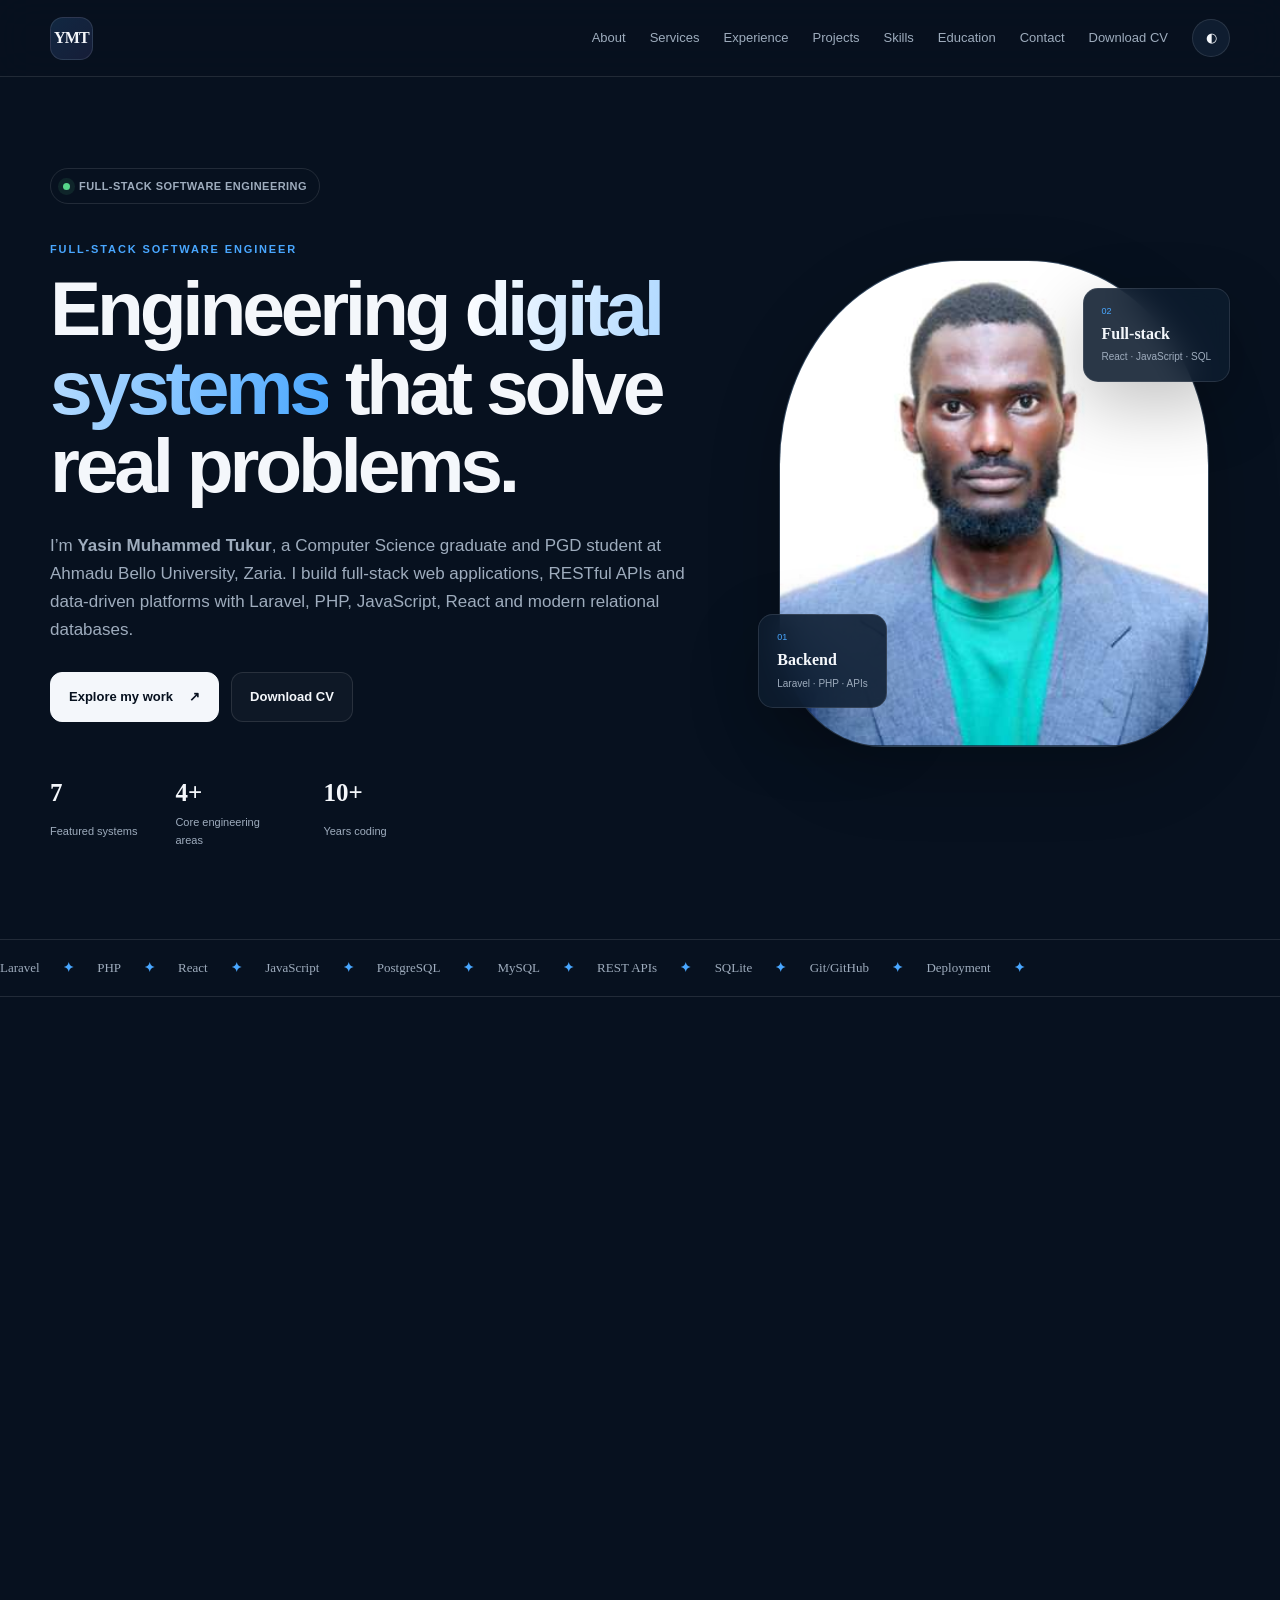
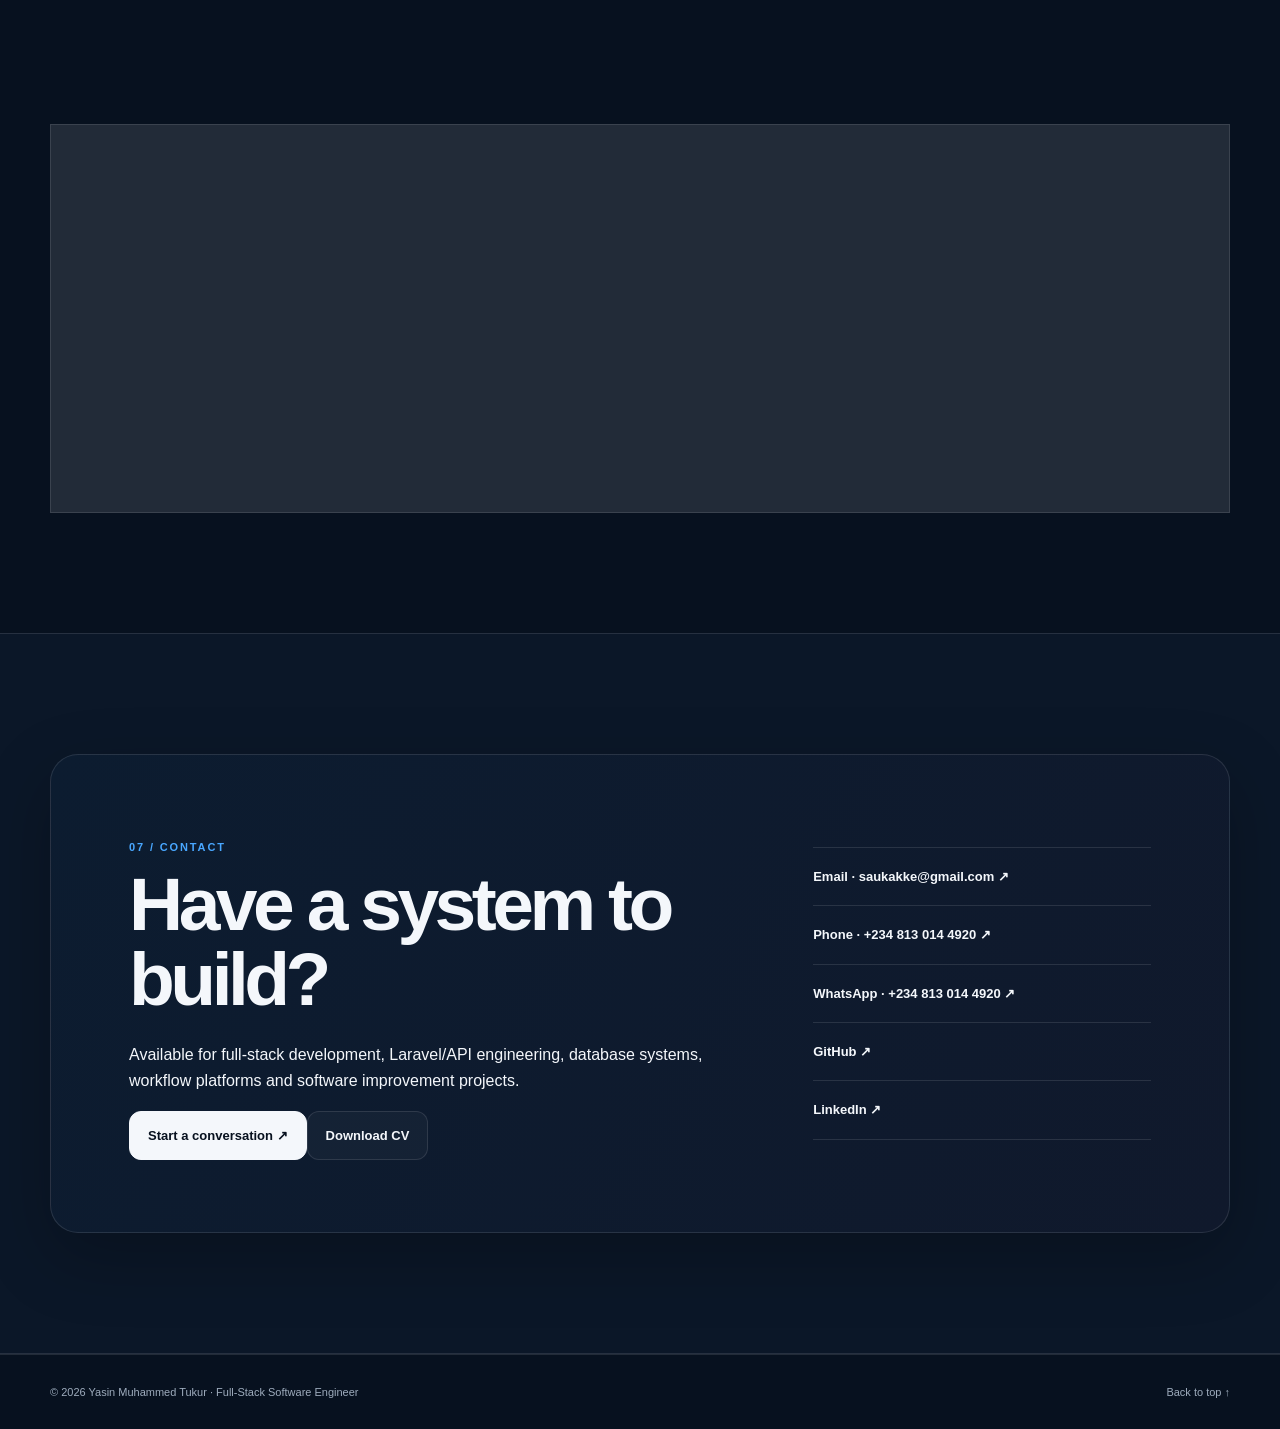
==== commit ea66d0c3: "feat: redesign portfolio around full-stack engineering and featured projects" ====
--- a/index.html
+++ b/index.html
@@ -1,50 +1,158 @@
-<!doctype html><html lang="en"><head><meta charset="utf-8"><meta name="viewport" content="width=device-width,initial-scale=1"><meta name="description" content="Yasin Muhammed Tukur — Software Engineer and Backend Engineer based in Zaria, Nigeria."><meta name="author" content="Yasin Muhammed Tukur"><meta name="theme-color" content="#07111f"><meta name="referrer" content="strict-origin-when-cross-origin"><meta http-equiv="Content-Security-Policy" content="default-src 'self'; base-uri 'self'; object-src 'none'; frame-ancestors 'none'; form-action 'none'; script-src 'self'; style-src 'self' https://fonts.googleapis.com; font-src https://fonts.gstatic.com; img-src 'self' data: https://img.shields.io; connect-src 'self'; upgrade-insecure-requests"><meta property="og:title" content="Yasin Muhammed Tukur | Software Engineer & EdTech Builder"><meta property="og:description" content="Portfolio of Yasin Muhammed Tukur — Laravel, PHP, JavaScript, APIs, databases, EdTech and software engineering."><meta property="og:type" content="website"><meta property="og:url" content="https://saukakke.github.io/portfolio/"><title>Yasin Muhammed Tukur | Software Engineer & EdTech Builder</title><link rel="preconnect" href="https://fonts.googleapis.com"><link rel="preconnect" href="https://fonts.gstatic.com" crossorigin><link href="https://fonts.googleapis.com/css2?family=DM+Sans:wght@400;500;600;700&family=Space+Grotesk:wght@500;600;700&display=swap" rel="stylesheet"><link rel="stylesheet" href="styles.css"></head><body><header class="site-header" id="top"><nav class="nav container" aria-label="Primary navigation"><a class="brand" href="#top" aria-label="Yasin Muhammed Tukur home">YMT</a><button class="menu-toggle" id="menuToggle" type="button" aria-controls="navLinks" aria-expanded="false" aria-label="Open navigation"><span></span><span></span></button><div class="nav-links" id="navLinks"><a href="#about">About</a><a href="#experience">Experience</a><a href="#projects">Projects</a><a href="#skills">Skills</a><a href="#education">Education</a><a href="#contact">Contact</a><button class="theme-toggle" id="themeToggle" type="button" aria-label="Switch colour theme">◐</button></div></nav></header><main><section class="hero container"><div class="hero-copy reveal"><p class="eyebrow"><span></span> Software Engineering · Backend Engineering</p><p class="kicker">SOFTWARE ENGINEER / BACKEND ENGINEER</p><h1>Building useful <em>digital systems</em> where technology meets learning.</h1><p class="hero-text">I’m <strong>Yasin Muhammed Tukur</strong>, a Computer Science graduate and PGD student at Ahmadu Bello University, Zaria. I build full-stack web applications, RESTful APIs and data-driven systems using Laravel, PHP, JavaScript and modern database technologies.</p><div class="actions"><a class="btn primary" href="#projects">Explore my work <span>↗</span></a><a class="btn secondary" href="#contact">Let’s connect</a></div><div class="stats"><div><strong>6+</strong><span>Software projects</span></div><div><strong>5+</strong><span>Core technologies</span></div><div><strong>10+</strong><span>Years coding</span></div></div></div><div class="hero-visual reveal"><div class="portrait-frame"><div class="glow"></div><img src="assets/profile.svg" alt="Portrait of Yasin Muhammed Tukur" fetchpriority="high"></div><div class="floating-card one"><small>01</small><strong>Backend</strong><span>Laravel · PHP · APIs</span></div><div class="floating-card two"><small>02</small><strong>EdTech</strong><span>Learning systems · AI</span></div></div></section><div class="marquee" aria-hidden="true"><div>Laravel <b>✦</b> PHP <b>✦</b> JavaScript <b>✦</b> PostgreSQL <b>✦</b> React JS <b>✦</b> RESTful APIs <b>✦</b> Cybersecurity <b>✦</b> Git/GitHub <b>✦</b> Education <b>✦</b></div></div><section class="section container" id="about"><div class="section-head reveal"><p class="label">01 / About</p><h2>A developer with an educator’s mindset.</h2></div><div class="about-grid"><div class="prose reveal"><p class="lead">My work focuses on <strong>software engineering, backend development and data-driven systems</strong>. I enjoy turning operational problems into dependable digital products.</p><p>My professional background includes backend engineering and frontend web development, with hands-on experience building applications for education, school administration, logistics and workflow management.</p><p>At Zuhsyn Innovations Limited, I worked as a Backend Engineer on an AI-powered Learning Management System, building the Laravel/PostgreSQL API layer, coordinating microservices and integrating a Python FastAPI experiment module with a React frontend.</p></div><div class="facts reveal"><div><span>Based in</span><strong>Zaria, Kaduna State, Nigeria</strong></div><div><span>Focus</span><strong>Full-stack & Backend Engineering</strong></div><div><span>Domains</span><strong>Web · APIs · Databases · Software Systems</strong></div><div><span>Languages</span><strong>English · Hausa</strong></div><div><span>GitHub</span><a href="https://github.com/saukakke" target="_blank" rel="noopener noreferrer">github.com/saukakke ↗</a></div><div><span>LinkedIn</span><a href="https://www.linkedin.com/in/yasin-muhammed-tukur" target="_blank" rel="noopener noreferrer">/in/yasin-muhammed-tukur ↗</a></div></div></div></section><section class="section dark" id="experience"><div class="container"><div class="section-head reveal"><p class="label">02 / Experience</p><h2>Software engineering experience.</h2></div><div class="timeline"><article class="timeline-item reveal"><time>2024 — 2026</time><div><h3>Backend Engineer <span>@ Zuhsyn Innovations Limited</span></h3><p>Engineered the primary Laravel/PostgreSQL RESTful API for an AI-powered LMS and coordinated Python FastAPI experiment services with a React frontend.</p><ul><li>Integrated CO₂ and heat-transfer laboratory simulation services.</li><li>Designed scalable microservices and coordinated cross-team APIs.</li><li>Deployed services on Railway with production-focused data flow.</li></ul></div></article><article class="timeline-item reveal"><time>Jun — Jul 2023</time><div><h3>Front-end Web Developer <span>@ Zaptrance World Wide Limited</span></h3><p>Built responsive interfaces with HTML5, CSS3, JavaScript and Bootstrap, integrated APIs and resolved 15+ issues before launch.</p></div></article><article class="timeline-item reveal"><time>May — Jul 2023</time><div><h3>Web Developer · Voluntary <span>@ AllforSkill</span></h3><p>Built JavaScript and Bootstrap components for a skill-building platform serving 100+ learners and improved site performance.</p></div></article><article class="timeline-item reveal"><time>Jul — Dec 2018</time><div><h3>SIWES · Industrial Training <span>@ Institute of Computing & ICT, ABU</span></h3><p>Assisted with network maintenance, software troubleshooting and wireless setup optimization for 200+ users.</p></div></article></div></div></section><section class="section container" id="projects"><div class="section-head reveal"><p class="label">03 / Selected work</p><h2>Recent systems built around education, data and digital workflows.</h2></div><div class="projects">
-<article class="project featured reveal">
-<div class="project-media screenshot"><img src="screenshots/benefit-impact-system/01-overview.svg" alt="Benefit Impact System screenshot placeholder"><small>Beneficiary dashboard / impact reporting</small></div>
-<small>01 · BENEFICIARY MANAGEMENT / IMPACT TRACKING</small><h3>Benefit Impact System</h3>
-<p>A centralised beneficiary management and impact tracking platform for UCSI. It connects beneficiary records with programmes, interventions, enrolments, assessments, impact indicators and reporting workflows.</p>
-<div class="project-badges"><img src="https://img.shields.io/badge/PHP-8.x-777BB4?logo=php&logoColor=white" alt="PHP 8.x"><img src="https://img.shields.io/badge/MySQL-8.x-4479A1?logo=mysql&logoColor=white" alt="MySQL 8.x"><img src="https://img.shields.io/badge/Bootstrap-5-7952B3?logo=bootstrap&logoColor=white" alt="Bootstrap 5"><img src="https://img.shields.io/badge/JavaScript-ES6%2B-F7DF1E?logo=javascript&logoColor=black" alt="JavaScript ES6+"></div>
-<div class="tags"><span>Beneficiaries</span><span>Programmes</span><span>Assessments</span><span>Impact Indicators</span><span>Audit Logs</span></div>
-<a href="https://github.com/saukakke/benefit_impact_system" target="_blank" rel="noopener noreferrer">View GitHub repository ↗</a>
-</article>
-<article class="project featured reveal">
-<div class="project-media screenshot"><img src="screenshots/school-project-management-system/01-overview.svg" alt="School Project Management System screenshot placeholder"><small>Project workflow / defense management</small></div>
-<small>02 · EDUCATION / PROJECT MANAGEMENT</small><h3>School Project Management System</h3>
-<p>A Laravel 12 university project-management platform covering student projects, supervision, role-scoped access, project workflow, private files, similarity-analysis authorization, defense scheduling, notifications and audit logging.</p>
-<div class="project-badges"><img src="https://img.shields.io/badge/Laravel-12-FF2D20?logo=laravel&logoColor=white" alt="Laravel 12"><img src="https://img.shields.io/badge/PHP-8.2%2B-777BB4?logo=php&logoColor=white" alt="PHP 8.2+"><img src="https://img.shields.io/badge/React-Frontend-61DAFB?logo=react&logoColor=black" alt="React"><img src="https://img.shields.io/badge/Tailwind_CSS-4-06B6D4?logo=tailwindcss&logoColor=white" alt="Tailwind CSS 4"></div>
-<div class="tags"><span>RBAC</span><span>Project Workflow</span><span>Defense Scheduling</span><span>Audit Logging</span><span>Private Files</span></div>
-<a href="https://github.com/saukakke/school-project-management-system" target="_blank" rel="noopener noreferrer">View GitHub repository ↗</a>
-</article>
-<article class="project featured reveal">
-<div class="project-media screenshot"><img src="screenshots/veritas-plagiarism-detection/01-overview.svg" alt="Veritas Plagiarism Detection & Academic Integrity Platform screenshot placeholder"><small>Student submission / similarity analytics</small></div>
-<small>03 · AI / ACADEMIC INTEGRITY</small><h3>Veritas Plagiarism Detection & Academic Integrity Platform</h3>
-<p>A Laravel 12 platform for document integrity analysis, plagiarism detection, institutional workflows, research support, privacy controls and reporting. The core engine uses text extraction, shingling, MinHash fingerprints, persistent LSH indexing and similarity evidence for human academic review.</p>
-<div class="project-badges"><img src="https://img.shields.io/badge/Laravel-12-FF2D20?logo=laravel&logoColor=white" alt="Laravel 12"><img src="https://img.shields.io/badge/PHP-8.2%2B-777BB4?logo=php&logoColor=white" alt="PHP"><img src="https://img.shields.io/badge/Vite-7-646CFF?logo=vite&logoColor=white" alt="Vite 7"><img src="https://img.shields.io/badge/Tailwind_CSS-4-06B6D4?logo=tailwindcss&logoColor=white" alt="Tailwind CSS 4"></div>
-<div class="tags"><span>MinHash</span><span>LSH</span><span>PDF/DOCX/TXT</span><span>RBAC</span><span>AI Integrity</span><span>Audit Logs</span></div>
-<a href="https://github.com/saukakke/plagiarism_detection_system" target="_blank" rel="noopener noreferrer">View GitHub repository ↗</a>
-</article>
-<article class="project featured reveal">
-<div class="project-media screenshot"><img src="screenshots/learnhub/01-overview.svg" alt="LearnHub screenshot placeholder"><small>Offline course learning / learner dashboard</small></div>
-<small>04 · EDTECH / OFFLINE-FIRST</small><h3>LearnHub</h3>
-<p>An Offline-First Hybrid Learning Hub designed as an MVP for blended learning environments. It combines a Laravel REST API with a React/Tailwind frontend, SQLite persistence, Sanctum authentication and IndexedDB-based offline storage.</p>
-<div class="project-badges"><img src="https://img.shields.io/badge/Laravel-12-FF2D20?logo=laravel&logoColor=white" alt="Laravel 12"><img src="https://img.shields.io/badge/React-19-61DAFB?logo=react&logoColor=black" alt="React 19"><img src="https://img.shields.io/badge/Tailwind_CSS-4-06B6D4?logo=tailwindcss&logoColor=white" alt="Tailwind CSS 4"><img src="https://img.shields.io/badge/SQLite-Database-003B57?logo=sqlite&logoColor=white" alt="SQLite"></div>
-<div class="tags"><span>Sanctum</span><span>IndexedDB</span><span>Offline Sync</span><span>Courses</span><span>Assessments</span><span>Community Centres</span></div>
-<a href="https://github.com/saukakke/learnhub" target="_blank" rel="noopener noreferrer">View GitHub repository ↗</a>
-</article>
-<article class="project featured reveal">
-<div class="project-media screenshot"><img src="screenshots/eventflow-event-ticketing/01-overview.svg" alt="EventFlow — Event Ticketing Platform screenshot placeholder"><small>Event discovery / ticket purchase / QR check-in</small></div>
-<small>05 · EVENT TECHNOLOGY / FULL-STACK</small><h3>EventFlow — Event Ticketing Platform</h3>
-<p>A Nigerian-focused full-stack event ticketing platform for event discovery, ticket inventory, authenticated ordering, Paystack Test Mode checkout, server-side payment verification, digital QR tickets, organizer analytics, venue check-in and administrator controls.</p>
-<div class="project-badges"><img src="https://img.shields.io/badge/Next.js-16-000000?logo=next.js&logoColor=white" alt="Next.js 16"><img src="https://img.shields.io/badge/React-19-61DAFB?logo=react&logoColor=black" alt="React 19"><img src="https://img.shields.io/badge/TypeScript-5-3178C6?logo=typescript&logoColor=white" alt="TypeScript 5"><img src="https://img.shields.io/badge/PostgreSQL-15%2B-4169E1?logo=postgresql&logoColor=white" alt="PostgreSQL 15+"><img src="https://img.shields.io/badge/Prisma-6-2D3748?logo=prisma&logoColor=white" alt="Prisma 6"></div>
-<div class="tags"><span>Paystack</span><span>QR Tickets</span><span>Check-in</span><span>RBAC</span><span>Analytics</span><span>Audit Logs</span></div>
-<a href="https://github.com/saukakke/event-ticketing" target="_blank" rel="noopener noreferrer">View GitHub repository ↗</a>
-</article>
-<article class="project featured reveal">
-<div class="project-media screenshot"><img src="screenshots/cbt-system/01-overview.svg" alt="CBT System screenshot placeholder"><small>Exam dashboard / timed assessment / result review</small></div>
-<small>06 · EDUCATION / COMPUTER-BASED TESTING</small><h3>CBT System</h3>
-<p>A production-oriented Computer Based Testing platform built with Laravel 12, Blade and Eloquent, supporting Admin, Teacher and Student roles, exam scheduling, question banks, timed assessments, automatic submission, result reporting and controlled retakes.</p>
-<div class="project-badges"><img src="https://img.shields.io/badge/Laravel-12-FF2D20?logo=laravel&logoColor=white" alt="Laravel 12"><img src="https://img.shields.io/badge/PHP-8.2%2B-777BB4?logo=php&logoColor=white" alt="PHP 8.2+"><img src="https://img.shields.io/badge/Blade-Templates-FF2D20?logo=laravel&logoColor=white" alt="Blade Templates"><img src="https://img.shields.io/badge/MySQL-8%2B-4479A1?logo=mysql&logoColor=white" alt="MySQL 8+"></div>
-<div class="tags"><span>RBAC</span><span>Timed Exams</span><span>Question Bank</span><span>Auto Submission</span><span>Result Reporting</span><span>Soft Deletes</span></div>
-<a href="https://github.com/saukakke/cbt_system" target="_blank" rel="noopener noreferrer">View GitHub repository ↗</a>
-</article>
-</div></div></section><section class="section soft" id="skills"><div class="container"><div class="section-head reveal"><p class="label">04 / Technical stack</p><h2>The tools behind the work.</h2></div><div class="skill-grid"><div class="skill-card reveal"><h3>Languages & Frameworks</h3><div class="tags"><span>Java</span><span>Python</span><span>PHP</span><span>JavaScript</span><span>Laravel</span><span>Vue.js</span><span>React JS</span><span>HTML5/CSS3</span><span>Bootstrap</span></div></div><div class="skill-card reveal"><h3>Laravel Ecosystem</h3><div class="tags"><span>Blade</span><span>Artisan CLI</span><span>Sanctum</span><span>PHPUnit</span><span>Composer</span><span>RESTful APIs</span></div></div><div class="skill-card reveal"><h3>Databases & Infrastructure</h3><div class="tags"><span>MySQL</span><span>PostgreSQL</span><span>SQLite</span><span>SQL</span><span>AWS</span><span>Railway</span></div></div><div class="skill-card reveal"><h3>Tools & Professional</h3><div class="tags"><span>Git/GitHub</span><span>VS Code</span><span>Cisco Packet Tracer</span><span>Cybersecurity</span><span>Data Management</span><span>Microsoft Office</span></div></div></div></div></section><section class="section container" id="education"><div class="section-head reveal"><p class="label">05 / Education</p><h2>Academic foundation.</h2></div><div class="education"><article class="edu reveal"><time>2026 · IN VIEW</time><div><h3>Postgraduate Diploma in Computer Science</h3><p>Ahmadu Bello University, Zaria</p><small>Software Engineering · Database Systems · Cybersecurity · Data Structures · Computer Architecture</small></div></article><article class="edu reveal"><time>2023</time><div><h3>B.Sc. Computer Science</h3><p>Ahmadu Bello University, Zaria</p><small>Software Engineering · Database Systems · Cybersecurity</small></div></article><article class="edu reveal"><time>2016</time><div><h3>Diploma (OND) in Computer Science</h3><p>Institute of Computing & ICT, Ahmadu Bello University, Zaria</p></div></article></div></section><section class="section dark" id="contact"><div class="container contact"><div><p class="label">06 / Contact</p><h2>Have a system to build?</h2><p>Available for software engineering, backend development, EdTech and digital transformation projects.</p></div><div class="contact-links"><a href="mailto:saukakke@gmail.com">Email · saukakke@gmail.com ↗</a><a href="tel:+2348130144920">Phone · +234 813 014 4920 ↗</a><a href="https://wa.me/2348130144920" target="_blank" rel="noopener noreferrer">WhatsApp · +234 813 014 4920 ↗</a><a href="https://github.com/saukakke" target="_blank" rel="noopener noreferrer">GitHub ↗</a><a href="https://www.linkedin.com/in/yasin-muhammed-tukur" target="_blank" rel="noopener noreferrer">LinkedIn ↗</a></div></div></section></main><footer class="footer"><div class="container"><span>© 2026 Yasin Muhammed Tukur</span><a href="#top">Back to top ↑</a></div></footer><script src="script.js"></script></body></html>+<!doctype html>
+<html lang="en">
+<head>
+<meta charset="utf-8">
+<meta name="viewport" content="width=device-width,initial-scale=1">
+<meta name="description" content="Yasin Muhammed Tukur — Full-Stack Software Engineer specialising in Laravel, PHP, React, REST APIs and data-driven systems.">
+<meta name="author" content="Yasin Muhammed Tukur">
+<meta name="theme-color" content="#07111f">
+<meta name="referrer" content="strict-origin-when-cross-origin">
+<meta http-equiv="Content-Security-Policy" content="default-src 'self'; base-uri 'self'; object-src 'none'; frame-ancestors 'none'; form-action 'none'; script-src 'self'; style-src 'self' https://fonts.googleapis.com; font-src https://fonts.gstatic.com; img-src 'self' data: https://img.shields.io; connect-src 'self'; upgrade-insecure-requests">
+<meta property="og:title" content="Yasin Muhammed Tukur | Full-Stack Software Engineer">
+<meta property="og:description" content="Full-stack software engineering portfolio covering Laravel, PHP, React, APIs, databases and production-oriented digital systems.">
+<meta property="og:type" content="website">
+<meta property="og:url" content="https://saukakke.github.io/portfolio/">
+<title>Yasin Muhammed Tukur | Full-Stack Software Engineer</title>
+<link rel="preconnect" href="https://fonts.googleapis.com">
+<link rel="preconnect" href="https://fonts.gstatic.com" crossorigin>
+<link href="https://fonts.googleapis.com/css2?family=DM+Sans:wght@400;500;600;700&family=Space+Grotesk:wght@500;600;700&display=swap" rel="stylesheet">
+<link rel="stylesheet" href="styles.css">
+</head>
+<body>
+<header class="site-header" id="top">
+<nav class="nav container" aria-label="Primary navigation">
+<a class="brand" href="#top" aria-label="Yasin Muhammed Tukur home">YMT</a>
+<button class="menu-toggle" id="menuToggle" type="button" aria-controls="navLinks" aria-expanded="false" aria-label="Open navigation"><span></span><span></span></button>
+<div class="nav-links" id="navLinks">
+<a href="#about">About</a><a href="#services">Services</a><a href="#experience">Experience</a><a href="#projects">Projects</a><a href="#skills">Skills</a><a href="#education">Education</a><a href="#contact">Contact</a>
+<a class="nav-cv" href="cv.html" download>Download CV</a>
+<button class="theme-toggle" id="themeToggle" type="button" aria-label="Switch colour theme">◐</button>
+</div>
+</nav>
+</header>
+
+<main>
+<section class="hero container">
+<div class="hero-copy reveal">
+<p class="eyebrow"><span></span> Full-Stack Software Engineering</p>
+<p class="kicker">FULL-STACK SOFTWARE ENGINEER</p>
+<h1>Engineering <em>digital systems</em> that solve real problems.</h1>
+<p class="hero-text">I’m <strong>Yasin Muhammed Tukur</strong>, a Computer Science graduate and PGD student at Ahmadu Bello University, Zaria. I build full-stack web applications, RESTful APIs and data-driven platforms with Laravel, PHP, JavaScript, React and modern relational databases.</p>
+<div class="actions"><a class="btn primary" href="#projects">Explore my work <span>↗</span></a><a class="btn secondary" href="cv.html" download>Download CV</a></div>
+<div class="stats"><div><strong>7</strong><span>Featured systems</span></div><div><strong>4+</strong><span>Core engineering areas</span></div><div><strong>10+</strong><span>Years coding</span></div></div>
+</div>
+<div class="hero-visual reveal">
+<div class="portrait-frame"><div class="glow"></div><img src="assets/profile.svg" alt="Portrait of Yasin Muhammed Tukur" fetchpriority="high"></div>
+<div class="floating-card one"><small>01</small><strong>Backend</strong><span>Laravel · PHP · APIs</span></div>
+<div class="floating-card two"><small>02</small><strong>Full-stack</strong><span>React · JavaScript · SQL</span></div>
+</div>
+</section>
+
+<div class="marquee" aria-hidden="true"><div>Laravel <b>✦</b> PHP <b>✦</b> React <b>✦</b> JavaScript <b>✦</b> PostgreSQL <b>✦</b> MySQL <b>✦</b> REST APIs <b>✦</b> SQLite <b>✦</b> Git/GitHub <b>✦</b> Deployment <b>✦</b></div></div>
+
+<section class="section container" id="about">
+<div class="section-head reveal"><p class="label">01 / About</p><h2>Full-stack engineering with a strong backend foundation.</h2></div>
+<div class="about-grid">
+<div class="prose reveal">
+<p class="lead">I design and build software across the application stack, with particular strength in <strong>Laravel/PHP APIs, relational databases, authentication and workflow-heavy systems</strong>.</p>
+<p>My projects span education, academic integrity, laboratory operations, event technology, beneficiary management and assessment systems. I work from requirements through architecture, implementation, integration, testing and deployment.</p>
+<p>My engineering approach emphasises clear application structure, role-scoped access, reliable data flow, maintainable code and interfaces that make complex workflows easier to operate.</p>
+</div>
+<div class="facts reveal">
+<div><span>Based in</span><strong>Zaria, Kaduna State, Nigeria</strong></div>
+<div><span>Specialisation</span><strong>Full-stack Web & API Engineering</strong></div>
+<div><span>Backend</span><strong>Laravel · PHP · REST · PostgreSQL · MySQL</strong></div>
+<div><span>Frontend</span><strong>React · JavaScript · Next.js · Tailwind</strong></div>
+<div><span>GitHub</span><a href="https://github.com/saukakke" target="_blank" rel="noopener noreferrer">github.com/saukakke ↗</a></div>
+<div><span>LinkedIn</span><a href="https://www.linkedin.com/in/yasin-muhammed-tukur" target="_blank" rel="noopener noreferrer">/in/yasin-muhammed-tukur ↗</a></div>
+</div>
+</div>
+</section>
+
+<section class="section soft" id="services">
+<div class="container">
+<div class="section-head reveal"><p class="label">02 / Services</p><h2>Software services built around practical business and operational needs.</h2></div>
+<div class="service-grid">
+<article class="service-card reveal"><span>01</span><h3>Full-Stack Web Development</h3><p>End-to-end web applications with responsive interfaces, application logic, authentication, APIs and persistent data.</p><div class="tags"><span>Laravel</span><span>React</span><span>JavaScript</span></div></article>
+<article class="service-card reveal"><span>02</span><h3>Laravel & API Engineering</h3><p>RESTful backends, role-based access, validation, services, database workflows and integrations for maintainable applications.</p><div class="tags"><span>PHP</span><span>Laravel</span><span>REST</span></div></article>
+<article class="service-card reveal"><span>03</span><h3>Database & Workflow Systems</h3><p>Structured relational data models and workflow-driven systems for education, administration, reporting and operational teams.</p><div class="tags"><span>PostgreSQL</span><span>MySQL</span><span>SQLite</span></div></article>
+<article class="service-card reveal"><span>04</span><h3>Integration & Deployment</h3><p>Payment, microservice and frontend integrations plus practical deployment workflows using modern hosting platforms.</p><div class="tags"><span>Paystack</span><span>Railway</span><span>Render</span></div></article>
+<article class="service-card reveal"><span>05</span><h3>Education & Assessment Platforms</h3><p>Learning, project management, examination and academic-integrity systems designed around real institutional workflows.</p><div class="tags"><span>EdTech</span><span>CBT</span><span>RBAC</span></div></article>
+<article class="service-card reveal"><span>06</span><h3>Software Improvement & Maintenance</h3><p>Feature development, API integration, debugging, refactoring, security hardening and deployment support for existing systems.</p><div class="tags"><span>Maintenance</span><span>Testing</span><span>Security</span></div></article>
+</div>
+</div>
+</section>
+
+<section class="section dark" id="experience">
+<div class="container">
+<div class="section-head reveal"><p class="label">03 / Experience</p><h2>Professional software engineering experience.</h2></div>
+<div class="timeline">
+<article class="timeline-item reveal"><time>2024 — 2026</time><div><h3>Backend Engineer <span>@ Zuhsyn Innovations Limited</span></h3><p>Engineered Laravel/PostgreSQL API services for an AI-powered learning platform and coordinated data flow between the React frontend and Python FastAPI experiment services.</p><ul><li>Built backend workflows and RESTful integrations for learning and laboratory functionality.</li><li>Worked across Laravel, PostgreSQL, React and Python service boundaries.</li><li>Supported deployment and production data flow using Railway-based infrastructure.</li></ul></div></article>
+<article class="timeline-item reveal"><time>Jun — Jul 2023</time><div><h3>Front-end Web Developer <span>@ Zaptrance World Wide Limited</span></h3><p>Converted interface designs into responsive web pages using HTML5, CSS3, JavaScript and Bootstrap, integrated application flows and resolved launch issues.</p></div></article>
+<article class="timeline-item reveal"><time>May — Jul 2023</time><div><h3>Web Developer · Voluntary <span>@ AllforSkill</span></h3><p>Built JavaScript and Bootstrap components for a skill-building platform and contributed to usability and performance improvements.</p></div></article>
+<article class="timeline-item reveal"><time>Jul — Dec 2018</time><div><h3>SIWES · Industrial Training <span>@ Institute of Computing & ICT, ABU</span></h3><p>Supported network maintenance, software troubleshooting and wireless setup activities in an institutional computing environment.</p></div></article>
+</div>
+</div>
+</section>
+
+<section class="section container" id="projects">
+<div class="section-head reveal"><p class="label">04 / Featured projects</p><h2>Systems demonstrating architecture, integration and product delivery.</h2></div>
+<div class="projects">
+<article class="project featured reveal"><div class="project-media screenshot"><div class="project-number">01</div><img src="screenshots/smartlab/01-overview.svg" alt="SmartLab screenshot placeholder"><small>Laboratory management / experiment workflow</small></div><small>01 · LABORATORY / FULL-STACK</small><h3>SmartLab — Smart Laboratory Management System</h3><p>Smart laboratory platform combining a React frontend, Laravel API and Python FastAPI experiment services. The system brings laboratory workflows, experiment support and computational services into one application.</p><div class="project-badges"><img src="https://img.shields.io/badge/React-Frontend-61DAFB?logo=react&logoColor=black" alt="React"><img src="https://img.shields.io/badge/Laravel-API-FF2D20?logo=laravel&logoColor=white" alt="Laravel"><img src="https://img.shields.io/badge/Python-FastAPI-3776AB?logo=python&logoColor=white" alt="Python"></div><div class="tags"><span>REST API</span><span>FastAPI</span><span>Laboratory Workflows</span><span>Microservices</span></div><a href="https://smartlab-production-8918.up.railway.app" target="_blank" rel="noopener noreferrer">View deployed system ↗</a></article>
+
+<article class="project featured reveal"><div class="project-media screenshot"><div class="project-number">02</div><img src="screenshots/veritas-plagiarism-detection/01-overview.svg" alt="Veritas screenshot placeholder"><small>Academic integrity / similarity analysis</small></div><small>02 · AI / ACADEMIC INTEGRITY</small><h3>Veritas — Plagiarism Detection & Academic Integrity Platform</h3><p>A Laravel platform for document integrity analysis and institutional review. Its analysis pipeline supports text extraction, shingling, MinHash fingerprints, persistent LSH indexing and similarity evidence for human academic assessment.</p><div class="project-badges"><img src="https://img.shields.io/badge/Laravel-12-FF2D20?logo=laravel&logoColor=white" alt="Laravel 12"><img src="https://img.shields.io/badge/PHP-8.2%2B-777BB4?logo=php&logoColor=white" alt="PHP 8.2+"><img src="https://img.shields.io/badge/Vite-7-646CFF?logo=vite&logoColor=white" alt="Vite 7"><img src="https://img.shields.io/badge/Tailwind_CSS-4-06B6D4?logo=tailwindcss&logoColor=white" alt="Tailwind CSS 4"></div><div class="tags"><span>MinHash</span><span>LSH</span><span>Document Extraction</span><span>RBAC</span><span>Audit Logs</span></div><a href="https://github.com/saukakke/plagiarism_detection_system" target="_blank" rel="noopener noreferrer">View GitHub repository ↗</a></article>
+
+<article class="project featured reveal"><div class="project-media screenshot"><div class="project-number">03</div><img src="screenshots/school-project-management-system/01-overview.svg" alt="School Project Management System screenshot placeholder"><small>Project workflow / supervision / defense</small></div><small>03 · EDUCATION / WORKFLOW</small><h3>School Project Management System</h3><p>Laravel 12 platform that digitises student project supervision and defence workflows with role-scoped access, private files, similarity-analysis authorization, scheduling, notifications and audit logging.</p><div class="project-badges"><img src="https://img.shields.io/badge/Laravel-12-FF2D20?logo=laravel&logoColor=white" alt="Laravel 12"><img src="https://img.shields.io/badge/PHP-8.2%2B-777BB4?logo=php&logoColor=white" alt="PHP 8.2+"><img src="https://img.shields.io/badge/React-Frontend-61DAFB?logo=react&logoColor=black" alt="React"><img src="https://img.shields.io/badge/Tailwind_CSS-4-06B6D4?logo=tailwindcss&logoColor=white" alt="Tailwind CSS 4"></div><div class="tags"><span>RBAC</span><span>Project Workflow</span><span>Defense Scheduling</span><span>Private Files</span><span>Audit Logging</span></div><a href="https://github.com/saukakke/school-project-management-system" target="_blank" rel="noopener noreferrer">View GitHub repository ↗</a></article>
+
+<article class="project featured reveal"><div class="project-media screenshot"><div class="project-number">04</div><img src="screenshots/eventflow-event-ticketing/01-overview.svg" alt="EventFlow screenshot placeholder"><small>Ticket purchase / QR ticket / check-in</small></div><small>04 · EVENT TECHNOLOGY / FULL-STACK</small><h3>EventFlow — Event Ticketing Platform</h3><p>Full-stack event platform covering discovery, ticket inventory, authenticated ordering, Paystack checkout, server-side payment verification, digital QR tickets, organizer analytics, venue check-in and administrator controls.</p><div class="project-badges"><img src="https://img.shields.io/badge/Next.js-16-000000?logo=next.js&logoColor=white" alt="Next.js 16"><img src="https://img.shields.io/badge/React-19-61DAFB?logo=react&logoColor=black" alt="React 19"><img src="https://img.shields.io/badge/TypeScript-5-3178C6?logo=typescript&logoColor=white" alt="TypeScript 5"><img src="https://img.shields.io/badge/PostgreSQL-15%2B-4169E1?logo=postgresql&logoColor=white" alt="PostgreSQL 15+"><img src="https://img.shields.io/badge/Prisma-6-2D3748?logo=prisma&logoColor=white" alt="Prisma 6"></div><div class="tags"><span>Paystack</span><span>QR Tickets</span><span>Payment Verification</span><span>RBAC</span><span>Analytics</span></div><a href="https://github.com/saukakke/event-ticketing" target="_blank" rel="noopener noreferrer">View GitHub repository ↗</a></article>
+
+<article class="project featured reveal"><div class="project-media screenshot"><div class="project-number">05</div><img src="screenshots/learnhub/01-overview.svg" alt="LearnHub screenshot placeholder"><small>Offline learning / courses / sync</small></div><small>05 · EDTECH / OFFLINE-FIRST</small><h3>LearnHub — Offline-First Hybrid Learning Hub</h3><p>Hybrid learning MVP combining a Laravel REST API with React/Tailwind, SQLite persistence, Sanctum authentication and IndexedDB offline storage for learning, assessment, progress and synchronisation workflows.</p><div class="project-badges"><img src="https://img.shields.io/badge/Laravel-12-FF2D20?logo=laravel&logoColor=white" alt="Laravel 12"><img src="https://img.shields.io/badge/React-19-61DAFB?logo=react&logoColor=black" alt="React 19"><img src="https://img.shields.io/badge/Tailwind_CSS-4-06B6D4?logo=tailwindcss&logoColor=white" alt="Tailwind CSS 4"><img src="https://img.shields.io/badge/SQLite-Database-003B57?logo=sqlite&logoColor=white" alt="SQLite"></div><div class="tags"><span>Sanctum</span><span>IndexedDB</span><span>Offline Sync</span><span>Courses</span><span>Assessments</span></div><a href="https://github.com/saukakke/learnhub" target="_blank" rel="noopener noreferrer">View GitHub repository ↗</a></article>
+
+<article class="project reveal"><div class="project-media screenshot"><div class="project-number">06</div><img src="screenshots/benefit-impact-system/01-overview.svg" alt="Benefit Impact System screenshot placeholder"><small>Beneficiary management / impact reporting</small></div><small>06 · BENEFICIARY / IMPACT TRACKING</small><h3>Benefit Impact System</h3><p>Centralised beneficiary and impact-management platform connecting programmes, interventions, enrolments, assessments, impact indicators and reporting workflows.</p><div class="project-badges"><img src="https://img.shields.io/badge/PHP-8.x-777BB4?logo=php&logoColor=white" alt="PHP"><img src="https://img.shields.io/badge/MySQL-8.x-4479A1?logo=mysql&logoColor=white" alt="MySQL"><img src="https://img.shields.io/badge/Bootstrap-5-7952B3?logo=bootstrap&logoColor=white" alt="Bootstrap 5"><img src="https://img.shields.io/badge/JavaScript-ES6%2B-F7DF1E?logo=javascript&logoColor=black" alt="JavaScript"></div><div class="tags"><span>Beneficiaries</span><span>Programmes</span><span>Assessments</span><span>Impact Indicators</span></div><a href="https://github.com/saukakke/benefit_impact_system" target="_blank" rel="noopener noreferrer">View GitHub repository ↗</a></article>
+
+<article class="project reveal"><div class="project-media screenshot"><div class="project-number">07</div><img src="screenshots/cbt-system/01-overview.svg" alt="CBT System screenshot placeholder"><small>Exam dashboard / timed assessment / results</small></div><small>07 · ASSESSMENT / EDUCATION</small><h3>CBT System</h3><p>Laravel-based computer-based testing platform supporting Admin, Teacher and Student roles, exam scheduling, question banks, timed assessments, automatic submission, result reporting and controlled retakes.</p><div class="project-badges"><img src="https://img.shields.io/badge/Laravel-12-FF2D20?logo=laravel&logoColor=white" alt="Laravel 12"><img src="https://img.shields.io/badge/PHP-8.2%2B-777BB4?logo=php&logoColor=white" alt="PHP 8.2+"><img src="https://img.shields.io/badge/Blade-Templates-FF2D20?logo=laravel&logoColor=white" alt="Blade Templates"><img src="https://img.shields.io/badge/MySQL-8%2B-4479A1?logo=mysql&logoColor=white" alt="MySQL 8+"></div><div class="tags"><span>RBAC</span><span>Timed Exams</span><span>Question Bank</span><span>Auto Submission</span><span>Result Reporting</span></div><a href="https://github.com/saukakke/cbt_system" target="_blank" rel="noopener noreferrer">View GitHub repository ↗</a></article>
+</div>
+</section>
+
+<section class="section soft" id="skills">
+<div class="container">
+<div class="section-head reveal"><p class="label">05 / Technical stack</p><h2>A practical stack for modern full-stack delivery.</h2></div>
+<div class="skill-grid">
+<div class="skill-card reveal"><h3>Backend Engineering</h3><div class="tags"><span>PHP</span><span>Laravel</span><span>RESTful APIs</span><span>Blade</span><span>Eloquent</span><span>Sanctum</span><span>PHPUnit</span><span>Composer</span></div></div>
+<div class="skill-card reveal"><h3>Frontend Engineering</h3><div class="tags"><span>JavaScript</span><span>React</span><span>Next.js</span><span>TypeScript</span><span>HTML5</span><span>CSS3</span><span>Bootstrap</span><span>Tailwind CSS</span></div></div>
+<div class="skill-card reveal"><h3>Data & Infrastructure</h3><div class="tags"><span>MySQL</span><span>PostgreSQL</span><span>SQLite</span><span>SQL</span><span>AWS</span><span>Railway</span><span>Render</span><span>Vercel</span></div></div>
+<div class="skill-card reveal"><h3>Engineering Practices</h3><div class="tags"><span>Git/GitHub</span><span>RBAC</span><span>Authentication</span><span>Audit Logging</span><span>Payment Integration</span><span>API Integration</span><span>Offline Sync</span><span>Deployment</span></div></div>
+</div>
+</div>
+</section>
+
+<section class="section container" id="education">
+<div class="section-head reveal"><p class="label">06 / Education & certifications</p><h2>Academic foundation and professional development.</h2></div>
+<div class="education">
+<article class="edu reveal"><time>2026 · IN VIEW</time><div><h3>Postgraduate Diploma in Computer Science</h3><p>Ahmadu Bello University, Zaria</p><small>Advanced study supporting software engineering practice, with work across database systems, cybersecurity, data structures, computer architecture and related computing disciplines.</small></div></article>
+<article class="edu reveal"><time>2023</time><div><h3>B.Sc. Computer Science</h3><p>Ahmadu Bello University, Zaria</p><small>Academic foundation in software development, algorithms, database systems, systems analysis, networking and core computer science principles.</small></div></article>
+<article class="edu reveal"><time>2016</time><div><h3>Diploma (OND) in Computer Science</h3><p>Institute of Computing & ICT, Ahmadu Bello University, Zaria</p><small>Practical foundation in programming, computer systems, databases, networking and information technology.</small></div></article>
+</div>
+<div class="sub-head reveal"><p class="label">Professional certifications</p><h3>Training aligned with software engineering practice.</h3></div>
+<div class="certs">
+<div class="reveal"><strong>Laravel</strong><p>Professional training/certification focused on Laravel application development and framework practices.</p></div>
+<div class="reveal"><strong>PHP</strong><p>Professional training/certification covering PHP programming and web application development.</p></div>
+<div class="reveal"><strong>React</strong><p>Professional training/certification covering modern React frontend development.</p></div>
+<div class="reveal"><strong>AWS</strong><p>Professional training/certification covering cloud and application infrastructure concepts.</p></div>
+<div class="reveal"><strong>Database Systems</strong><p>Professional training/certification related to database design, management and data handling.</p></div>
+<div class="reveal"><strong>Networking & Cybersecurity</strong><p>Professional training/certification covering networking fundamentals and cybersecurity practices.</p></div>
+</div>
+</div>
+</section>
+
+<section class="section dark" id="contact">
+<div class="container contact">
+<div><p class="label">07 / Contact</p><h2>Have a system to build?</h2><p>Available for full-stack development, Laravel/API engineering, database systems, workflow platforms and software improvement projects.</p><div class="contact-actions"><a class="btn primary" href="mailto:saukakke@gmail.com">Start a conversation ↗</a><a class="btn secondary" href="cv.html" download>Download CV</a></div></div>
+<div class="contact-links"><a href="mailto:saukakke@gmail.com">Email · saukakke@gmail.com ↗</a><a href="tel:+2348130144920">Phone · +234 813 014 4920 ↗</a><a href="https://wa.me/2348130144920" target="_blank" rel="noopener noreferrer">WhatsApp · +234 813 014 4920 ↗</a><a href="https://github.com/saukakke" target="_blank" rel="noopener noreferrer">GitHub ↗</a><a href="https://www.linkedin.com/in/yasin-muhammed-tukur" target="_blank" rel="noopener noreferrer">LinkedIn ↗</a></div>
+</div>
+</section>
+</main>
+<footer class="footer"><div class="container"><span>© 2026 Yasin Muhammed Tukur · Full-Stack Software Engineer</span><a href="#top">Back to top ↑</a></div></footer>
+<script src="script.js"></script>
+</body>
+</html>
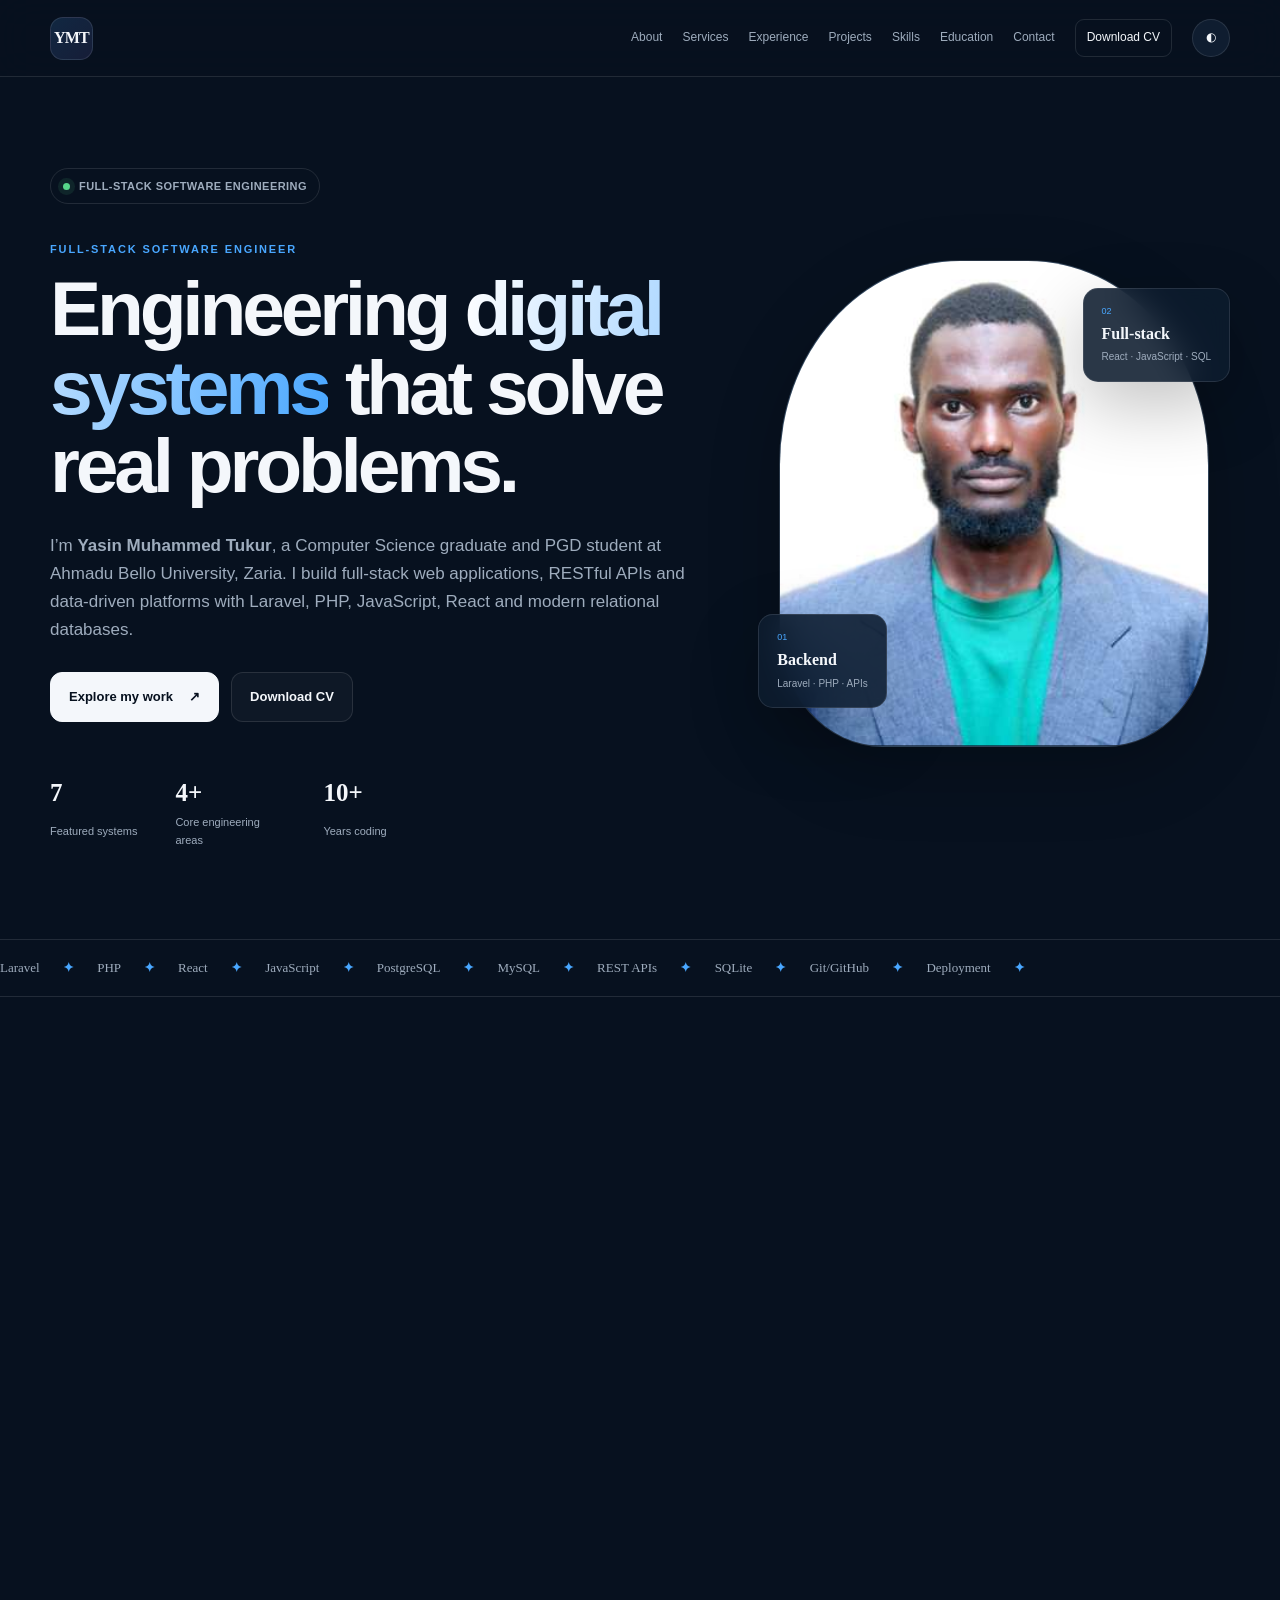
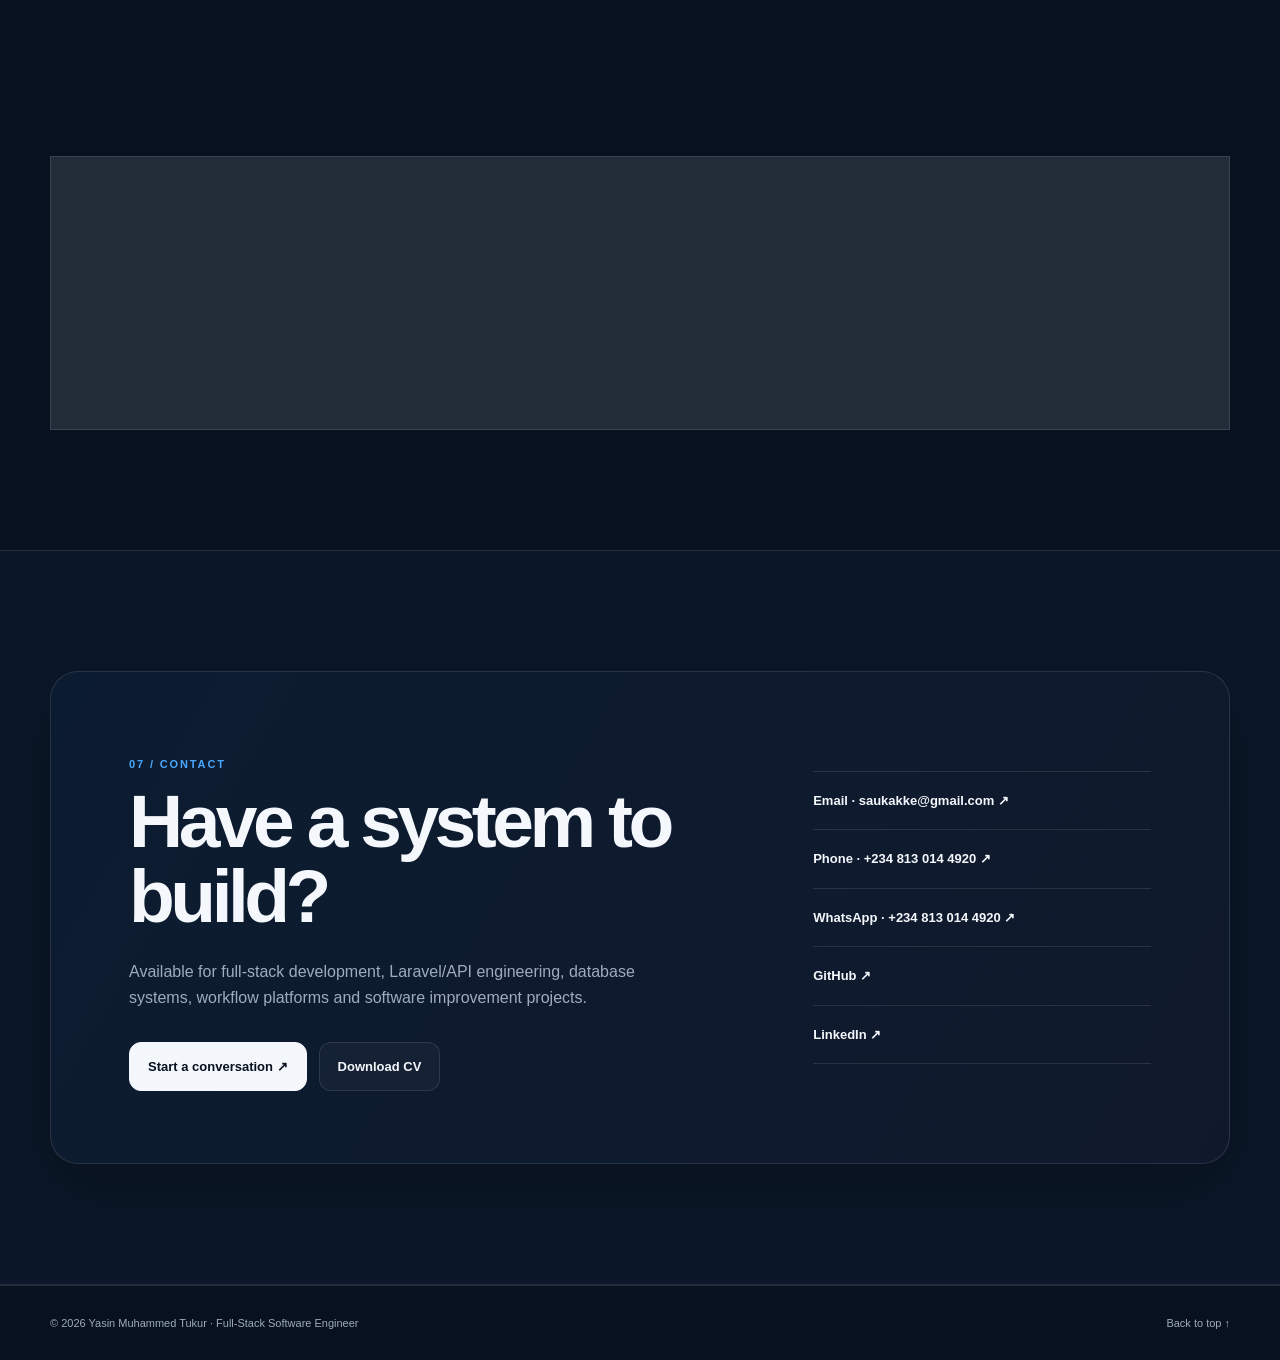
==== commit cf9eb469: "Add I.S.A-IB project and improve portfolio SEO" ====
--- a/index.html
+++ b/index.html
@@ -17,7 +17,7 @@
 <link rel="preconnect" href="https://fonts.gstatic.com" crossorigin>
 <link href="https://fonts.googleapis.com/css2?family=DM+Sans:wght@400;500;600;700&family=Space+Grotesk:wght@500;600;700&display=swap" rel="stylesheet">
 <link rel="stylesheet" href="styles.css">
-</head>
+<link rel="canonical" href="https://saukakke.github.io/portfolio/"></head>
 <body>
 <header class="site-header" id="top">
 <nav class="nav container" aria-label="Primary navigation">
@@ -110,7 +110,7 @@
 
 <article class="project reveal"><div class="project-media screenshot"><div class="project-number">06</div><img src="screenshots/benefit-impact-system/01-overview.svg" alt="Benefit Impact System screenshot placeholder"><small>Beneficiary management / impact reporting</small></div><small>06 · BENEFICIARY / IMPACT TRACKING</small><h3>Benefit Impact System</h3><p>Centralised beneficiary and impact-management platform connecting programmes, interventions, enrolments, assessments, impact indicators and reporting workflows.</p><div class="project-badges"><img src="https://img.shields.io/badge/PHP-8.x-777BB4?logo=php&logoColor=white" alt="PHP"><img src="https://img.shields.io/badge/MySQL-8.x-4479A1?logo=mysql&logoColor=white" alt="MySQL"><img src="https://img.shields.io/badge/Bootstrap-5-7952B3?logo=bootstrap&logoColor=white" alt="Bootstrap 5"><img src="https://img.shields.io/badge/JavaScript-ES6%2B-F7DF1E?logo=javascript&logoColor=black" alt="JavaScript"></div><div class="tags"><span>Beneficiaries</span><span>Programmes</span><span>Assessments</span><span>Impact Indicators</span></div><a href="https://github.com/saukakke/benefit_impact_system" target="_blank" rel="noopener noreferrer">View GitHub repository ↗</a></article>
 
-<article class="project reveal"><div class="project-media screenshot"><div class="project-number">07</div><img src="screenshots/cbt-system/01-overview.svg" alt="CBT System screenshot placeholder"><small>Exam dashboard / timed assessment / results</small></div><small>07 · ASSESSMENT / EDUCATION</small><h3>CBT System</h3><p>Laravel-based computer-based testing platform supporting Admin, Teacher and Student roles, exam scheduling, question banks, timed assessments, automatic submission, result reporting and controlled retakes.</p><div class="project-badges"><img src="https://img.shields.io/badge/Laravel-12-FF2D20?logo=laravel&logoColor=white" alt="Laravel 12"><img src="https://img.shields.io/badge/PHP-8.2%2B-777BB4?logo=php&logoColor=white" alt="PHP 8.2+"><img src="https://img.shields.io/badge/Blade-Templates-FF2D20?logo=laravel&logoColor=white" alt="Blade Templates"><img src="https://img.shields.io/badge/MySQL-8%2B-4479A1?logo=mysql&logoColor=white" alt="MySQL 8+"></div><div class="tags"><span>RBAC</span><span>Timed Exams</span><span>Question Bank</span><span>Auto Submission</span><span>Result Reporting</span></div><a href="https://github.com/saukakke/cbt_system" target="_blank" rel="noopener noreferrer">View GitHub repository ↗</a></article>
+<article class="project reveal"><div class="project-media screenshot"><div class="project-number">07</div><img src="screenshots/cbt-system/01-overview.svg" alt="CBT System screenshot placeholder"><small>Exam dashboard / timed assessment / results</small></div><small>07 · ASSESSMENT / EDUCATION</small><h3>CBT System</h3><p>Laravel-based computer-based testing platform supporting Admin, Teacher and Student roles, exam scheduling, question banks, timed assessments, automatic submission, result reporting and controlled retakes.</p><div class="project-badges"><img src="https://img.shields.io/badge/Laravel-12-FF2D20?logo=laravel&logoColor=white" alt="Laravel 12"><img src="https://img.shields.io/badge/PHP-8.2%2B-777BB4?logo=php&logoColor=white" alt="PHP 8.2+"><img src="https://img.shields.io/badge/Blade-Templates-FF2D20?logo=laravel&logoColor=white" alt="Blade Templates"><img src="https://img.shields.io/badge/MySQL-8%2B-4479A1?logo=mysql&logoColor=white" alt="MySQL 8+"></div><div class="tags"><span>RBAC</span><span>Timed Exams</span><span>Question Bank</span><span>Auto Submission</span><span>Result Reporting</span></div><a href="https://github.com/saukakke/cbt_system" target="_blank" rel="noopener noreferrer">View GitHub repository ↗</a></article><article class="project reveal"><div class="project-media screenshot"><div class="project-number">08</div><div class="project-placeholder"><strong>I.S.A-IB</strong><small>Logistics / transport / business website</small></div><small>Core PHP / responsive business website</small></div><small>08 · LOGISTICS / CORE PHP</small><h3>I.S.A-IB Logistics and Transport</h3><p>Responsive logistics and transport business website built with core PHP, Bootstrap and JavaScript, with secure contact and quotation forms, SMTP email delivery, SEO metadata, sitemap and robots.txt.</p><div class="project-badges"><img src="https://img.shields.io/badge/Core_PHP-8.1%2B-777BB4?logo=php&logoColor=white" alt="Core PHP 8.1 or newer"><img src="https://img.shields.io/badge/Bootstrap-5-7952B3?logo=bootstrap&logoColor=white" alt="Bootstrap 5"><img src="https://img.shields.io/badge/JavaScript-ES6%2B-F7DF1E?logo=javascript&logoColor=black" alt="JavaScript ES6+"><img src="https://img.shields.io/badge/PHPMailer-Email-22A2F2?logo=php&logoColor=white" alt="PHPMailer"></div><div class="tags"><span>Core PHP</span><span>Contact Forms</span><span>CSRF</span><span>SMTP</span><span>SEO</span></div><a href="https://github.com/saukakke/isaibtransport" target="_blank" rel="noopener noreferrer">View GitHub repository ↗</a></article>
 </div>
 </section>
 
--- a/styles.css
+++ b/styles.css
@@ -1 +1 @@
-:root{--bg:#07111f;--bg2:#0b1728;--surface:#0f1d30;--text:#f4f7fb;--muted:#9eacbd;--line:rgba(255,255,255,.11);--accent:#49a7ff;--accent2:#8d7cff;--soft:#edf3f8;--ink:#101b29;--shadow:0 24px 70px rgba(0,0,0,.24);--radius:22px;--container:1180px}*{box-sizing:border-box}html{scroll-behavior:smooth;scroll-padding-top:86px}body{margin:0;background:var(--bg);color:var(--text);font-family:"DM Sans",Arial,sans-serif;line-height:1.65;overflow-x:hidden}body.light{--bg:#f5f8fb;--bg2:#fff;--surface:#fff;--text:#0b1523;--muted:#5e6b7b;--line:rgba(9,24,40,.12);--soft:#e9f0f6;--ink:#101b29;--shadow:0 24px 70px rgba(22,47,71,.12)}a{color:inherit;text-decoration:none}button{font:inherit}img{max-width:100%;display:block}.container{width:min(calc(100% - 48px),var(--container));margin-inline:auto}.site-header{position:sticky;top:0;z-index:50;background:rgba(7,17,31,.86);backdrop-filter:blur(18px);border-bottom:1px solid var(--line)}.light .site-header{background:rgba(245,248,251,.9)}.nav{height:76px;display:flex;align-items:center;justify-content:space-between}.brand{display:grid;place-items:center;width:43px;height:43px;border:1px solid var(--line);border-radius:13px;background:linear-gradient(135deg,rgba(73,167,255,.16),rgba(141,124,255,.12));font-family:"Space Grotesk";font-weight:700;letter-spacing:-.05em}.nav-links{display:flex;align-items:center;gap:24px;color:var(--muted);font-size:13px}.nav-links a:hover{color:var(--text)}.theme-toggle,.menu-toggle{border:1px solid var(--line);background:var(--surface);color:var(--text);cursor:pointer}.theme-toggle{width:38px;height:38px;border-radius:50%}.menu-toggle{display:none;width:42px;height:42px;border-radius:11px;padding:0}.menu-toggle span{display:block;width:17px;height:1px;background:currentColor;margin:4px auto}.hero{min-height:calc(100vh - 76px);display:grid;grid-template-columns:1.15fr .85fr;align-items:center;gap:70px;padding-block:80px 90px}.eyebrow,.kicker,.label,.project small{font-size:11px;letter-spacing:.17em;text-transform:uppercase;font-weight:700}.eyebrow{display:inline-flex;align-items:center;gap:9px;padding:8px 12px;border:1px solid var(--line);border-radius:999px;color:var(--muted);letter-spacing:.04em;margin-bottom:25px}.eyebrow span{width:7px;height:7px;border-radius:50%;background:#57d68a;box-shadow:0 0 0 5px rgba(87,214,138,.1)}.kicker,.label,.project small{color:var(--accent)}.hero h1,.section-head h2,.contact h2,.project h3,.edu h3,.timeline h3,.skill-card h3,.achievement h3{font-family:"Space Grotesk",Arial,sans-serif}.hero h1{font-size:clamp(45px,6vw,82px);line-height:1.02;letter-spacing:-.055em;margin:8px 0 0;max-width:820px}.hero h1 em{font-style:normal;background:linear-gradient(100deg,#fff,var(--accent));-webkit-background-clip:text;background-clip:text;color:transparent}.light .hero h1 em{background:linear-gradient(100deg,#0b1523,#1976d2);-webkit-background-clip:text;background-clip:text;color:transparent}.hero-text{max-width:710px;color:var(--muted);font-size:17px;margin:28px 0}.actions{display:flex;gap:12px;flex-wrap:wrap}.btn{display:inline-flex;align-items:center;justify-content:center;gap:16px;padding:13px 18px;border-radius:12px;border:1px solid var(--line);font-size:13px;font-weight:700;transition:transform .2s,box-shadow .2s,background .2s}.btn:hover{transform:translateY(-2px)}.primary{background:var(--text);color:var(--bg);border-color:var(--text)}.secondary{background:rgba(255,255,255,.03)}.secondary:hover{background:var(--surface)}.stats{display:flex;gap:38px;margin-top:50px;flex-wrap:wrap}.stats div{display:grid}.stats strong{font-family:"Space Grotesk";font-size:25px}.stats span{font-size:11px;color:var(--muted);max-width:110px}.hero-visual{position:relative;min-height:610px;display:grid;place-items:center}.portrait-frame{position:relative;width:min(100%,430px);aspect-ratio:360/408;border-radius:42% 42% 24% 24%;overflow:hidden;background:linear-gradient(145deg,#18314c,#0b1625);border:1px solid var(--line);box-shadow:var(--shadow)}.portrait-frame img{position:absolute;inset:0;width:100%;height:100%;object-fit:cover;object-position:center}.glow{position:absolute;width:300px;height:300px;border-radius:50%;background:var(--accent);filter:blur(110px);opacity:.16;z-index:0}.floating-card{position:absolute;display:grid;gap:2px;padding:15px 18px;border:1px solid var(--line);border-radius:15px;background:rgba(13,28,46,.88);backdrop-filter:blur(16px);box-shadow:var(--shadow);z-index:2}.light .floating-card{background:rgba(255,255,255,.9)}.floating-card small{color:var(--accent);font-size:9px}.floating-card strong{font-family:"Space Grotesk"}.floating-card span{color:var(--muted);font-size:10px}.floating-card.one{left:0;bottom:100px}.floating-card.two{right:0;top:90px}.marquee{overflow:hidden;border-block:1px solid var(--line);padding:17px 0;color:var(--muted);font-family:"Space Grotesk";font-size:13px;white-space:nowrap}.marquee div{width:max-content;animation:marquee 35s linear infinite}.marquee b{color:var(--accent);padding:0 20px}@keyframes marquee{to{transform:translateX(-50%)}}.section{padding-block:120px}.dark{background:var(--bg2);border-block:1px solid var(--line)}.soft{background:var(--soft);color:var(--ink)}.section-head{display:grid;grid-template-columns:180px 1fr;gap:35px;margin-bottom:58px}.section-head h2{font-size:clamp(36px,5vw,62px);line-height:1.02;letter-spacing:-.055em;max-width:780px;margin:0}.about-grid{display:grid;grid-template-columns:1.3fr .7fr;gap:90px}.prose{max-width:740px;color:var(--muted);font-size:16px}.prose p{margin:0 0 24px}.prose .lead{font-size:24px;line-height:1.45;color:var(--text)}.light .prose .lead{color:var(--ink)}.facts{border-top:1px solid var(--line)}.facts div{display:grid;grid-template-columns:90px 1fr;gap:15px;padding:15px 0;border-bottom:1px solid var(--line);font-size:12px}.facts span{color:var(--muted)}.facts a{color:var(--accent)}.timeline{border-top:1px solid var(--line)}.timeline-item{display:grid;grid-template-columns:190px 1fr;gap:40px;padding:36px 0;border-bottom:1px solid var(--line)}.timeline time{font-size:11px;color:var(--accent);font-weight:700;letter-spacing:.1em;text-transform:uppercase}.timeline h3{font-size:23px;letter-spacing:-.025em;margin:0 0 9px}.timeline h3 span{color:var(--muted);font-weight:400}.timeline p,.timeline ul{color:var(--muted);font-size:14px}.timeline ul{padding-left:18px;margin-bottom:0}.timeline li{margin:5px 0}.projects{display:grid;grid-template-columns:repeat(2,minmax(0,1fr));gap:18px}.project-media{height:190px;margin:-28px -28px 24px;border-bottom:1px solid var(--line);overflow:hidden}.project-media.placeholder{display:grid;place-items:center;align-content:center;gap:8px;background:linear-gradient(135deg,rgba(73,167,255,.13),rgba(141,124,255,.08)),repeating-linear-gradient(45deg,rgba(255,255,255,.035) 0,rgba(255,255,255,.035) 1px,transparent 1px,transparent 12px)}.project-media.placeholder span{font-family:"Space Grotesk";font-size:11px;font-weight:700;letter-spacing:.14em;color:var(--accent)}.project-media.placeholder small{color:var(--muted);font-size:11px}.project-badges{display:flex;flex-wrap:wrap;gap:6px;margin:15px 0 2px}.project-badges img{height:20px;width:auto;max-width:100%;display:block}.project{min-height:330px;padding:28px;border:1px solid var(--line);border-radius:var(--radius);background:linear-gradient(145deg,rgba(255,255,255,.045),rgba(255,255,255,.012));display:flex;flex-direction:column;overflow:hidden;transition:transform .25s,border-color .25s}.project:hover{transform:translateY(-5px);border-color:rgba(73,167,255,.45)}.project.featured{grid-column:1/-1;min-height:390px;background:radial-gradient(circle at 90% 10%,rgba(73,167,255,.16),transparent 35%),linear-gradient(145deg,rgba(255,255,255,.06),rgba(255,255,255,.015))}.project h3{font-size:34px;letter-spacing:-.04em;line-height:1.05;margin:8px 0 12px}.project p{color:var(--muted);font-size:14px;max-width:700px}.project a{margin-top:auto;padding-top:17px;color:var(--accent);font-size:12px;font-weight:700}.tags{display:flex;gap:7px;flex-wrap:wrap}.tags span{padding:6px 9px;border:1px solid var(--line);border-radius:8px;font-size:10px;color:var(--muted)}.soft .tags span{color:var(--ink);border-color:rgba(9,24,40,.12)}.skill-grid{display:grid;grid-template-columns:repeat(2,minmax(0,1fr));gap:18px}.skill-card{padding:27px;border:1px solid rgba(9,24,40,.12);border-radius:18px;background:rgba(255,255,255,.58)}.skill-card h3{margin:0 0 18px;font-size:20px}.education{border-top:1px solid var(--line)}.edu{display:grid;grid-template-columns:170px 1fr;gap:35px;padding:30px 0;border-bottom:1px solid var(--line)}.edu time{font-size:11px;color:var(--accent);font-weight:700}.edu h3{font-size:24px;line-height:1.1;margin:0 0 5px}.edu p,.edu small{color:var(--muted)}.edu p{margin:0}.edu small{display:block;margin-top:8px;font-size:12px}.sub-head{margin:90px 0 28px}.sub-head h3{font-family:"Space Grotesk";font-size:28px;margin:5px 0 0}.certs{display:grid;grid-template-columns:repeat(2,minmax(0,1fr));gap:1px;background:var(--line);border:1px solid var(--line)}.certs>div{padding:28px;background:var(--bg2)}.certs strong{font-family:"Space Grotesk"}.certs p{color:var(--muted);font-size:13px;margin:10px 0 0}.achievements{display:grid;grid-template-columns:repeat(4,minmax(0,1fr));gap:14px}.achievement{padding:24px;border:1px solid var(--line);border-radius:18px}.achievement span{color:var(--accent);font-size:11px;font-weight:700}.achievement h3{font-size:20px;line-height:1.15}.achievement p{font-size:12px;color:var(--muted)}.quote-section{padding-block:80px;text-align:center}.quote-mark{font:80px/1 Georgia,serif;color:var(--accent);margin:0}.quote-section blockquote{max-width:850px;margin:0 auto;font:500 clamp(27px,4vw,48px)/1.15 "Space Grotesk";letter-spacing:-.04em}.contact{background:linear-gradient(120deg,#0c1c30,#10192c);padding:72px 78px;border:1px solid var(--line);border-radius:28px;display:grid;grid-template-columns:1fr .55fr;gap:70px;align-items:center;box-shadow:var(--shadow)}.contact-grid{display:grid;grid-template-columns:1fr .8fr;gap:90px}.contact h2{font-size:clamp(44px,6vw,75px);line-height:1;letter-spacing:-.06em;margin:8px 0 25px}.contact-intro{max-width:560px;color:var(--muted);margin-bottom:30px}.contact-links{display:grid;gap:0;border-top:1px solid var(--line)}.contact-links a{display:block;padding:18px 0;border-bottom:1px solid var(--line);color:var(--text);font-size:13px;font-weight:600}.contact-links a:hover{color:var(--accent)}.contact-details{border-top:1px solid var(--line)}.contact-details>a,.contact-details>div{display:grid;grid-template-columns:90px 1fr;gap:15px;padding:18px 0;border-bottom:1px solid var(--line);font-size:12px}.contact-details span{color:var(--muted)}.contact-details a:hover strong{color:var(--accent)}.footer{padding:28px 0;border-top:1px solid var(--line);color:var(--muted);font-size:11px}.footer .container{display:flex;justify-content:space-between;gap:20px}.footer strong{color:var(--text);font-family:"Space Grotesk"}.back-top{position:fixed;right:22px;bottom:22px;width:42px;height:42px;border-radius:50%;border:1px solid var(--line);background:var(--surface);color:var(--text);cursor:pointer;opacity:0;pointer-events:none;transform:translateY(15px);transition:.25s;z-index:60}.back-top.show{opacity:1;pointer-events:auto;transform:none}.reveal{opacity:1;transform:none}.js .reveal{opacity:0;transform:translateY(22px);transition:opacity .7s ease,transform .7s ease}.js .reveal.visible{opacity:1;transform:none}@media(max-width:950px){.contact{grid-template-columns:1fr;padding:55px 45px;gap:40px}.hero{grid-template-columns:1fr;gap:40px}.hero-visual{min-height:500px}.about-grid,.contact-grid{grid-template-columns:1fr;gap:45px}.section-head{grid-template-columns:1fr;gap:12px}.achievements{grid-template-columns:repeat(2,1fr)}}@media(max-width:700px){.container{width:min(calc(100% - 30px),var(--container))}.nav{height:68px}.menu-toggle{display:block}.nav-links{position:absolute;left:15px;right:15px;top:68px;display:none;flex-direction:column;align-items:stretch;gap:3px;padding:14px;background:var(--surface);border:1px solid var(--line);border-radius:16px;box-shadow:var(--shadow)}.nav-links.open{display:flex}.nav-links a{padding:10px}.theme-toggle{margin:5px 0 0;align-self:flex-start}.hero{min-height:auto;padding-block:60px 70px}.hero h1{font-size:46px}.hero-text{font-size:15px}.stats{gap:18px;margin-top:38px}.hero-visual{min-height:420px}.portrait-frame{width:min(100%,350px)}.floating-card{display:none}.section{padding-block:82px}.section-head{margin-bottom:40px}.section-head h2{font-size:38px}.timeline-item{grid-template-columns:1fr;gap:10px;padding:30px 0}.projects,.skill-grid,.certs{grid-template-columns:1fr}.project.featured{grid-column:1}.project h3{font-size:29px}.edu{grid-template-columns:1fr;gap:8px}.achievements{grid-template-columns:1fr}.footer .container{display:grid}.contact-grid{gap:40px}.contact{padding:42px 28px;border-radius:22px}.contact h2{font-size:48px}.contact-details>a,.contact-details>div{grid-template-columns:75px 1fr}.marquee{font-size:11px}}@media(prefers-reduced-motion:reduce){html{scroll-behavior:auto}.marquee div{animation:none}.js .reveal{transition:none}}+:root{--bg:#07111f;--bg2:#0b1728;--surface:#0f1d30;--text:#f4f7fb;--muted:#9eacbd;--line:rgba(255,255,255,.11);--accent:#49a7ff;--accent2:#8d7cff;--soft:#edf3f8;--ink:#101b29;--shadow:0 24px 70px rgba(0,0,0,.24);--radius:22px;--container:1180px}*{box-sizing:border-box}html{scroll-behavior:smooth;scroll-padding-top:86px}body{margin:0;background:var(--bg);color:var(--text);font-family:"DM Sans",Arial,sans-serif;line-height:1.65;overflow-x:hidden}body.light{--bg:#f5f8fb;--bg2:#fff;--surface:#fff;--text:#0b1523;--muted:#5e6b7b;--line:rgba(9,24,40,.12);--soft:#e9f0f6;--ink:#101b29;--shadow:0 24px 70px rgba(22,47,71,.12)}a{color:inherit;text-decoration:none}button{font:inherit}img{max-width:100%;display:block}.container{width:min(calc(100% - 48px),var(--container));margin-inline:auto}.site-header{position:sticky;top:0;z-index:50;background:rgba(7,17,31,.86);backdrop-filter:blur(18px);border-bottom:1px solid var(--line)}.light .site-header{background:rgba(245,248,251,.9)}.nav{height:76px;display:flex;align-items:center;justify-content:space-between}.brand{display:grid;place-items:center;width:43px;height:43px;border:1px solid var(--line);border-radius:13px;background:linear-gradient(135deg,rgba(73,167,255,.16),rgba(141,124,255,.12));font-family:"Space Grotesk";font-weight:700;letter-spacing:-.05em}.nav-links{display:flex;align-items:center;gap:20px;color:var(--muted);font-size:12px}.nav-links a:hover{color:var(--text)}.nav-cv{padding:8px 11px;border:1px solid var(--line);border-radius:9px;color:var(--text)!important}.theme-toggle,.menu-toggle{border:1px solid var(--line);background:var(--surface);color:var(--text);cursor:pointer}.theme-toggle{width:38px;height:38px;border-radius:50%}.menu-toggle{display:none;width:42px;height:42px;border-radius:11px;padding:0}.menu-toggle span{display:block;width:17px;height:1px;background:currentColor;margin:4px auto}.hero{min-height:calc(100vh - 76px);display:grid;grid-template-columns:1.15fr .85fr;align-items:center;gap:70px;padding-block:80px 90px}.eyebrow,.kicker,.label,.project small{font-size:11px;letter-spacing:.17em;text-transform:uppercase;font-weight:700}.eyebrow{display:inline-flex;align-items:center;gap:9px;padding:8px 12px;border:1px solid var(--line);border-radius:999px;color:var(--muted);letter-spacing:.04em;margin-bottom:25px}.eyebrow span{width:7px;height:7px;border-radius:50%;background:#57d68a;box-shadow:0 0 0 5px rgba(87,214,138,.1)}.kicker,.label,.project small{color:var(--accent)}.hero h1,.section-head h2,.contact h2,.project h3,.edu h3,.timeline h3,.skill-card h3,.service-card h3{font-family:"Space Grotesk",Arial,sans-serif}.hero h1{font-size:clamp(45px,6vw,82px);line-height:1.02;letter-spacing:-.055em;margin:8px 0 0;max-width:820px}.hero h1 em{font-style:normal;background:linear-gradient(100deg,#fff,var(--accent));-webkit-background-clip:text;background-clip:text;color:transparent}.light .hero h1 em{background:linear-gradient(100deg,#0b1523,#1976d2);-webkit-background-clip:text;background-clip:text;color:transparent}.hero-text{max-width:710px;color:var(--muted);font-size:17px;margin:28px 0}.actions,.contact-actions{display:flex;gap:12px;flex-wrap:wrap}.btn{display:inline-flex;align-items:center;justify-content:center;gap:16px;padding:13px 18px;border-radius:12px;border:1px solid var(--line);font-size:13px;font-weight:700;transition:transform .2s,box-shadow .2s,background .2s}.btn:hover{transform:translateY(-2px)}.primary{background:var(--text);color:var(--bg);border-color:var(--text)}.secondary{background:rgba(255,255,255,.03)}.secondary:hover{background:var(--surface)}.stats{display:flex;gap:38px;margin-top:50px;flex-wrap:wrap}.stats div{display:grid}.stats strong{font-family:"Space Grotesk";font-size:25px}.stats span{font-size:11px;color:var(--muted);max-width:110px}.hero-visual{position:relative;min-height:610px;display:grid;place-items:center}.portrait-frame{position:relative;width:min(100%,430px);aspect-ratio:360/408;border-radius:42% 42% 24% 24%;overflow:hidden;background:linear-gradient(145deg,#18314c,#0b1625);border:1px solid var(--line);box-shadow:var(--shadow)}.portrait-frame img{position:absolute;inset:0;width:100%;height:100%;object-fit:cover}.glow{position:absolute;width:300px;height:300px;border-radius:50%;background:var(--accent);filter:blur(110px);opacity:.16;z-index:0}.floating-card{position:absolute;display:grid;gap:2px;padding:15px 18px;border:1px solid var(--line);border-radius:15px;background:rgba(13,28,46,.88);backdrop-filter:blur(16px);box-shadow:var(--shadow);z-index:2}.light .floating-card{background:rgba(255,255,255,.9)}.floating-card small{color:var(--accent);font-size:9px}.floating-card strong{font-family:"Space Grotesk"}.floating-card span{color:var(--muted);font-size:10px}.floating-card.one{left:0;bottom:100px}.floating-card.two{right:0;top:90px}.marquee{overflow:hidden;border-block:1px solid var(--line);padding:17px 0;color:var(--muted);font-family:"Space Grotesk";font-size:13px;white-space:nowrap}.marquee div{width:max-content;animation:marquee 35s linear infinite}.marquee b{color:var(--accent);padding:0 20px}@keyframes marquee{to{transform:translateX(-50%)}}.section{padding-block:120px}.dark{background:var(--bg2);border-block:1px solid var(--line)}.soft{background:var(--soft);color:var(--ink)}.section-head{display:grid;grid-template-columns:180px 1fr;gap:35px;margin-bottom:58px}.section-head h2{font-size:clamp(36px,5vw,62px);line-height:1.02;letter-spacing:-.055em;max-width:820px;margin:0}.about-grid{display:grid;grid-template-columns:1.3fr .7fr;gap:90px}.prose{max-width:740px;color:var(--muted);font-size:16px}.prose p{margin:0 0 24px}.prose .lead{font-size:24px;line-height:1.45;color:var(--text)}.light .prose .lead{color:var(--ink)}.facts{border-top:1px solid var(--line)}.facts div{display:grid;grid-template-columns:100px 1fr;gap:15px;padding:15px 0;border-bottom:1px solid var(--line);font-size:12px}.facts span{color:var(--muted)}.facts a{color:var(--accent)}.service-grid{display:grid;grid-template-columns:repeat(3,minmax(0,1fr));gap:16px}.service-card{padding:27px;border:1px solid rgba(9,24,40,.12);border-radius:18px;background:rgba(255,255,255,.58)}.service-card>span{font-size:10px;font-weight:700;color:#1976d2}.service-card h3{font-size:21px;line-height:1.1;margin:12px 0 9px}.service-card p{font-size:13px;color:#516579;margin:0 0 18px}.timeline{border-top:1px solid var(--line)}.timeline-item{display:grid;grid-template-columns:190px 1fr;gap:40px;padding:36px 0;border-bottom:1px solid var(--line)}.timeline time{font-size:11px;color:var(--accent);font-weight:700;letter-spacing:.1em;text-transform:uppercase}.timeline h3{font-size:23px;letter-spacing:-.025em;margin:0 0 9px}.timeline h3 span{color:var(--muted);font-weight:400}.timeline p,.timeline ul{color:var(--muted);font-size:14px}.timeline ul{padding-left:18px;margin-bottom:0}.timeline li{margin:5px 0}.projects{display:grid;grid-template-columns:repeat(2,minmax(0,1fr));gap:18px}.project-media{position:relative;height:190px;margin:-28px -28px 24px;border-bottom:1px solid var(--line);overflow:hidden;background:#0b1728}.project-media img{position:absolute;inset:0;width:100%;height:100%;object-fit:cover}.project-media small{position:absolute;left:18px;bottom:13px;padding:5px 8px;background:rgba(7,17,31,.82);border-radius:6px;color:#dfe8f2!important;font-size:9px;letter-spacing:.04em}.project-number{position:absolute;z-index:2;right:15px;top:12px;font-family:"Space Grotesk";font-size:42px;line-height:1;color:rgba(255,255,255,.22)}.project-badges{display:flex;flex-wrap:wrap;gap:6px;margin:15px 0 2px}.project-badges img{height:20px;width:auto;max-width:100%;display:block}.project{min-height:390px;padding:28px;border:1px solid var(--line);border-radius:var(--radius);background:linear-gradient(145deg,rgba(255,255,255,.045),rgba(255,255,255,.012));display:flex;flex-direction:column;overflow:hidden;transition:transform .25s,border-color .25s}.project:hover{transform:translateY(-5px);border-color:rgba(73,167,255,.45)}.project.featured{grid-column:1/-1;background:radial-gradient(circle at 90% 10%,rgba(73,167,255,.16),transparent 35%),linear-gradient(145deg,rgba(255,255,255,.06),rgba(255,255,255,.015))}.project h3{font-size:34px;letter-spacing:-.04em;line-height:1.05;margin:8px 0 12px}.project:not(.featured) h3{font-size:29px}.project p{color:var(--muted);font-size:14px;max-width:760px}.project a{margin-top:auto;padding-top:17px;color:var(--accent);font-size:12px;font-weight:700}.tags{display:flex;gap:7px;flex-wrap:wrap}.tags span{padding:6px 9px;border:1px solid var(--line);border-radius:8px;font-size:10px;color:var(--muted)}.soft .tags span{color:var(--ink);border-color:rgba(9,24,40,.12)}.skill-grid{display:grid;grid-template-columns:repeat(2,minmax(0,1fr));gap:18px}.skill-card{padding:27px;border:1px solid rgba(9,24,40,.12);border-radius:18px;background:rgba(255,255,255,.58)}.skill-card h3{margin:0 0 18px;font-size:20px}.education{border-top:1px solid var(--line)}.edu{display:grid;grid-template-columns:170px 1fr;gap:35px;padding:30px 0;border-bottom:1px solid var(--line)}.edu time{font-size:11px;color:var(--accent);font-weight:700}.edu h3{font-size:24px;line-height:1.1;margin:0 0 5px}.edu p,.edu small{color:var(--muted)}.edu p{margin:0}.edu small{display:block;margin-top:8px;font-size:12px}.sub-head{margin:80px 0 28px}.sub-head h3{font-family:"Space Grotesk";font-size:28px;margin:5px 0 0}.certs{display:grid;grid-template-columns:repeat(3,minmax(0,1fr));gap:1px;background:var(--line);border:1px solid var(--line)}.certs>div{padding:28px;background:var(--bg2)}.certs strong{font-family:"Space Grotesk"}.certs p{color:var(--muted);font-size:13px;margin:10px 0 0}.contact{background:linear-gradient(120deg,#0c1c30,#10192c);padding:72px 78px;border:1px solid var(--line);border-radius:28px;display:grid;grid-template-columns:1fr .55fr;gap:70px;align-items:center;box-shadow:var(--shadow)}.contact h2{font-size:clamp(44px,6vw,75px);line-height:1;letter-spacing:-.06em;margin:8px 0 25px}.contact>div>p:not(.label){max-width:560px;color:var(--muted);margin-bottom:30px}.contact-links{display:grid;gap:0;border-top:1px solid var(--line)}.contact-links a{display:block;padding:18px 0;border-bottom:1px solid var(--line);color:var(--text);font-size:13px;font-weight:600}.contact-links a:hover{color:var(--accent)}.footer{padding:28px 0;border-top:1px solid var(--line);color:var(--muted);font-size:11px}.footer .container{display:flex;justify-content:space-between;gap:20px}.reveal{opacity:1;transform:none}.js .reveal{opacity:0;transform:translateY(22px);transition:opacity .7s ease,transform .7s ease}.js .reveal.visible{opacity:1;transform:none}@media(max-width:1050px){.nav-links{gap:13px}.service-grid{grid-template-columns:repeat(2,1fr)}.certs{grid-template-columns:repeat(2,1fr)}}@media(max-width:950px){.contact{grid-template-columns:1fr;padding:55px 45px;gap:40px}.hero{grid-template-columns:1fr;gap:40px}.hero-visual{min-height:500px}.about-grid{grid-template-columns:1fr;gap:45px}.section-head{grid-template-columns:1fr;gap:12px}}@media(max-width:700px){.container{width:min(calc(100% - 30px),var(--container))}.nav{height:68px}.menu-toggle{display:block}.nav-links{position:absolute;left:15px;right:15px;top:68px;display:none;flex-direction:column;align-items:stretch;gap:3px;padding:14px;background:var(--surface);border:1px solid var(--line);border-radius:16px;box-shadow:var(--shadow)}.nav-links.open{display:flex}.nav-links a{padding:10px}.theme-toggle{margin:5px 0 0;align-self:flex-start}.hero{min-height:auto;padding-block:60px 70px}.hero h1{font-size:46px}.hero-text{font-size:15px}.stats{gap:18px;margin-top:38px}.hero-visual{min-height:420px}.portrait-frame{width:min(100%,350px)}.floating-card{display:none}.section{padding-block:82px}.section-head{margin-bottom:40px}.section-head h2{font-size:38px}.service-grid,.projects,.skill-grid,.certs{grid-template-columns:1fr}.project.featured{grid-column:1}.project h3,.project:not(.featured) h3{font-size:29px}.timeline-item{grid-template-columns:1fr;gap:10px;padding:30px 0}.edu{grid-template-columns:1fr;gap:8px}.footer .container{display:grid}.contact{padding:42px 28px;border-radius:22px}.contact h2{font-size:48px}.marquee{font-size:11px}}@media(prefers-reduced-motion:reduce){html{scroll-behavior:auto}.marquee div{animation:none}.js .reveal{transition:none}}
